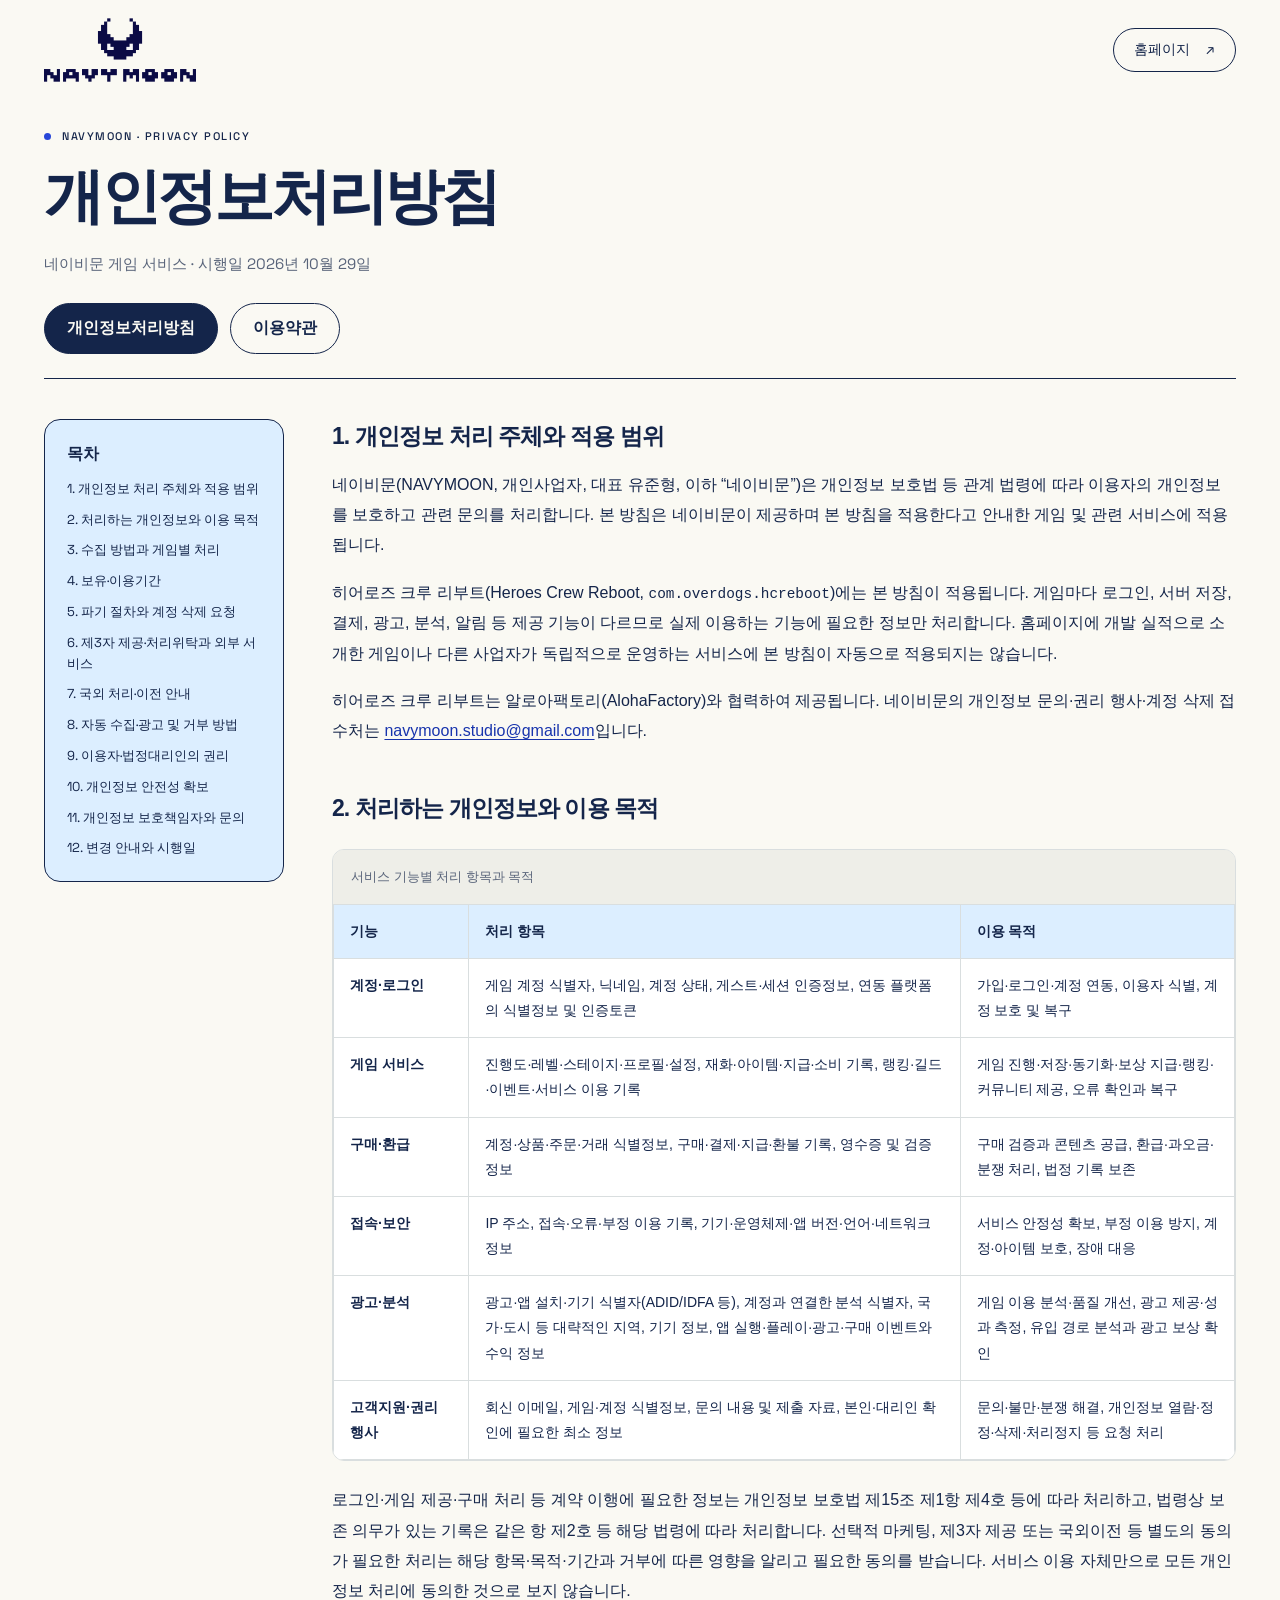
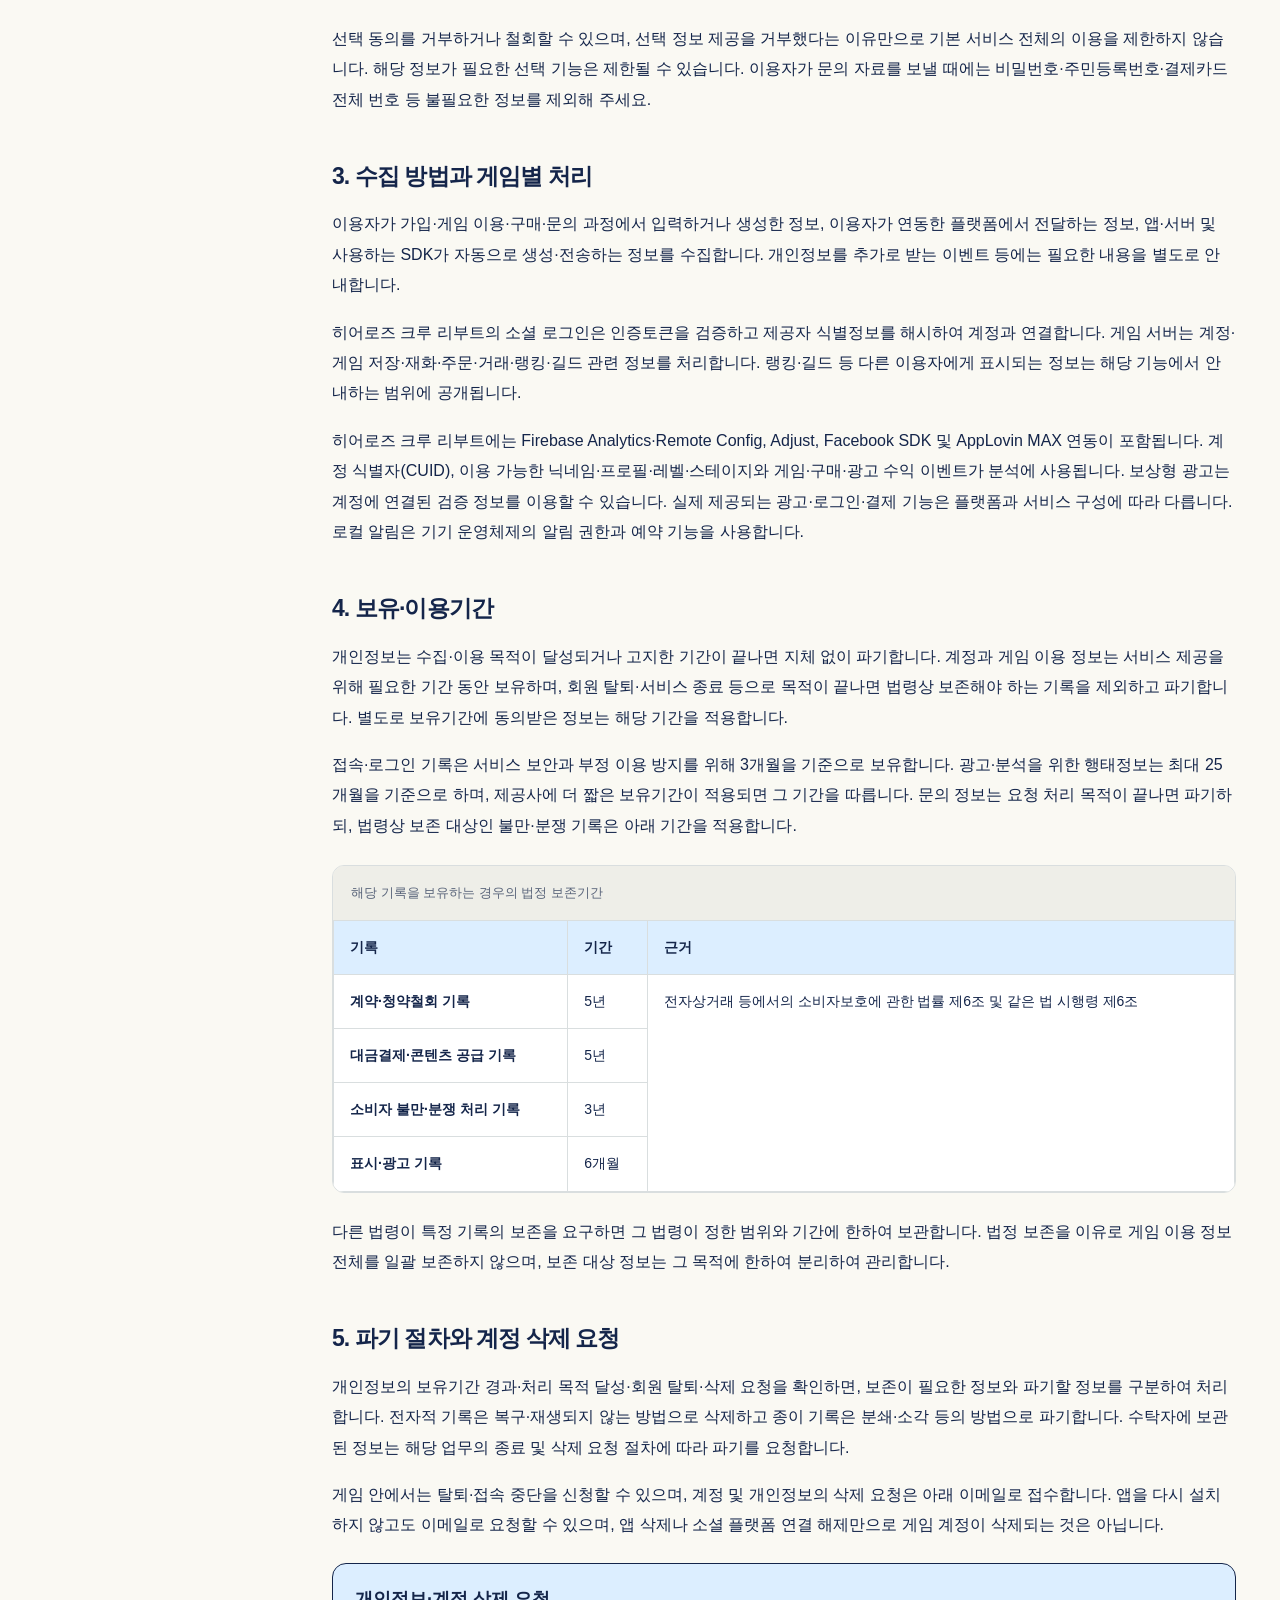
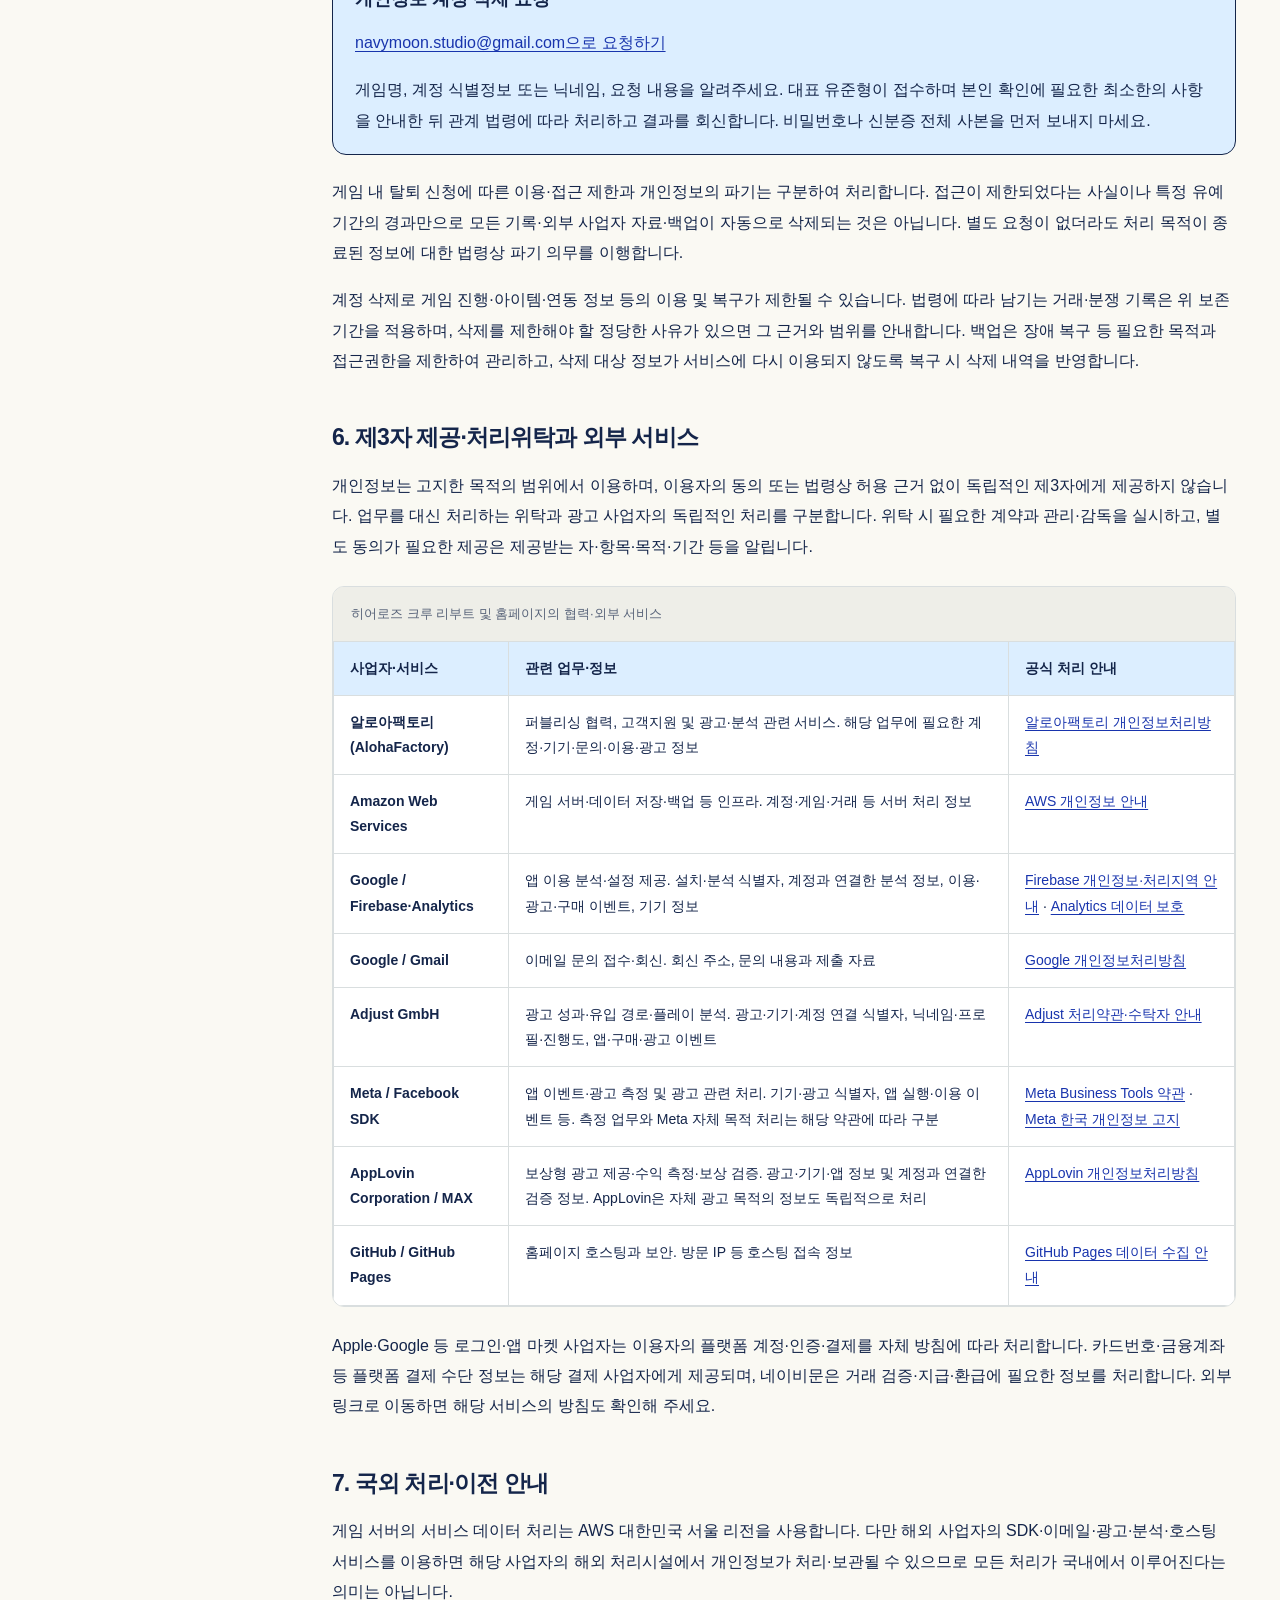
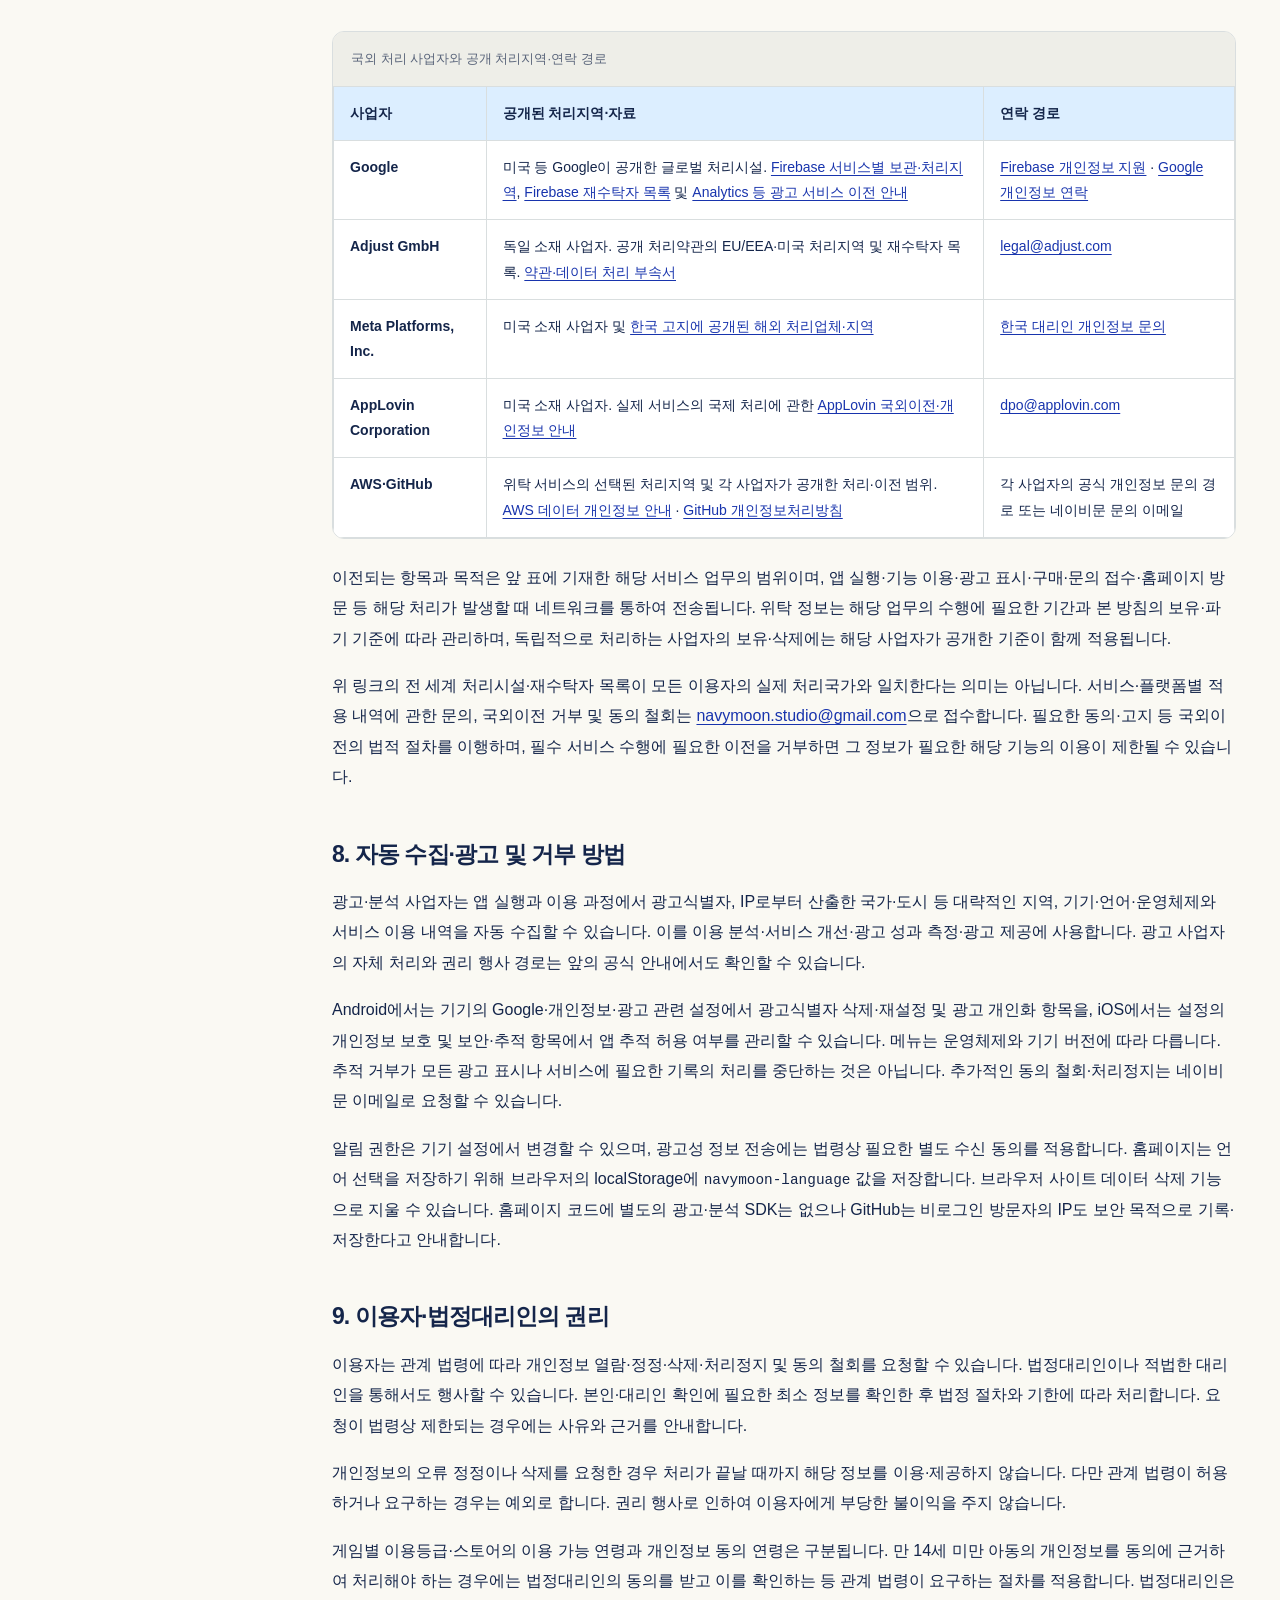
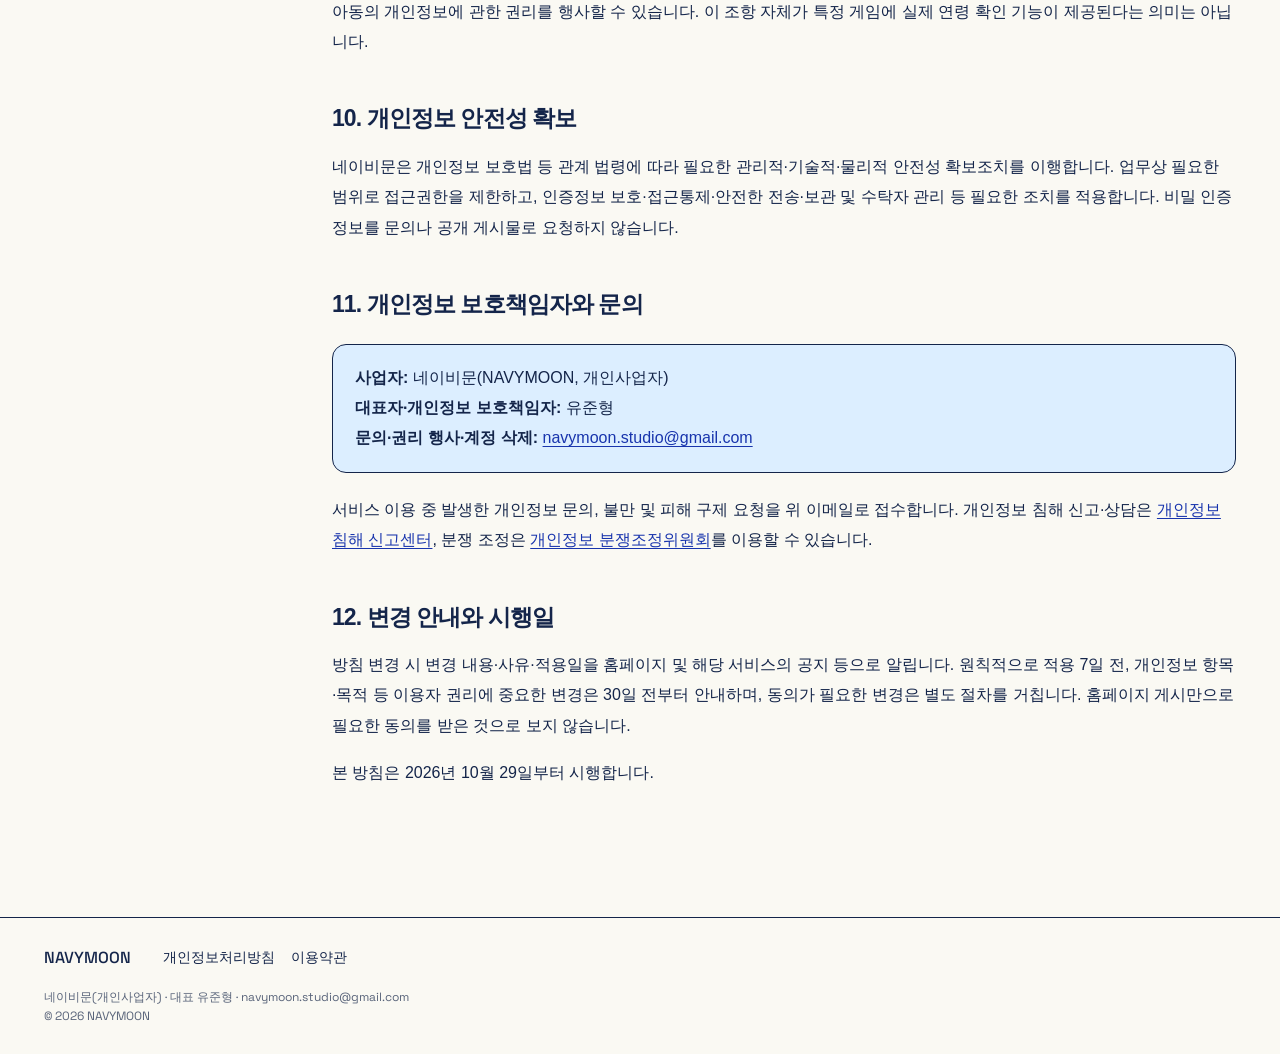
==== privacy/index.html @ 55393963 "Publish NAVYMOON game privacy policy and terms" ====
<!doctype html>
<html lang="ko">
<head>
  <meta charset="utf-8">
  <meta name="viewport" content="width=device-width, initial-scale=1">
  <meta name="description" content="개인사업자 네이비문(NAVYMOON)의 게임 서비스 개인정보처리방침. 히어로즈 크루 리부트 및 본 문서를 적용한다고 안내한 서비스에 적용됩니다.">
  <meta name="theme-color" content="#faf9f3">
  <title>개인정보처리방침 — NAVYMOON</title>
  <link rel="canonical" href="https://navymoon.github.io/privacy/">
  <link rel="icon" href="/assets/images/navymoon-icon-navy.png" type="image/png">
  <link rel="stylesheet" href="/assets/css/positivus.css">
  <link rel="stylesheet" href="/assets/css/navymoon-v2.css">
  <link rel="stylesheet" href="/assets/css/legal.css">
</head>
<body class="legal-page">
  <a class="skip-link" href="#main">본문으로 이동</a>
  <header class="legal-header section"><a class="brand" href="/"><img src="/assets/images/navymoon-logo-navy.png" alt="NAVYMOON 홈페이지" width="175" height="56"></a><a class="back-home" href="/">홈페이지 <span aria-hidden="true">↗</span></a></header>
  <main id="main" class="legal-main section">
    <div class="legal-heading"><p class="eyebrow">NAVYMOON · Privacy Policy</p><h1>개인정보처리방침</h1><p class="legal-subtitle">네이비문 게임 서비스 · 시행일 2026년 10월 29일</p></div>
    <nav class="legal-tabs" aria-label="정책 문서"><a href="/privacy/" aria-current="page">개인정보처리방침</a><a href="/terms/">이용약관</a></nav>
    <div class="legal-layout"><nav class="legal-toc" aria-label="이 문서의 목차"><h2>목차</h2><ol><li><a href="#scope">1. 개인정보 처리 주체와 적용 범위</a></li><li><a href="#data">2. 처리하는 개인정보와 이용 목적</a></li><li><a href="#collection">3. 수집 방법과 게임별 처리</a></li><li><a href="#retention">4. 보유·이용기간</a></li><li><a href="#deletion">5. 파기 절차와 계정 삭제 요청</a></li><li><a href="#sharing">6. 제3자 제공·처리위탁과 외부 서비스</a></li><li><a href="#overseas">7. 국외 처리·이전 안내</a></li><li><a href="#choices">8. 자동 수집·광고 및 거부 방법</a></li><li><a href="#rights">9. 이용자·법정대리인의 권리</a></li><li><a href="#security">10. 개인정보 안전성 확보</a></li><li><a href="#contact">11. 개인정보 보호책임자와 문의</a></li><li><a href="#changes">12. 변경 안내와 시행일</a></li></ol></nav><article class="legal-content">
<section id="scope"><h2>1. 개인정보 처리 주체와 적용 범위</h2>
<p>네이비문(NAVYMOON, 개인사업자, 대표 유준형, 이하 “네이비문”)은 개인정보 보호법 등 관계 법령에 따라 이용자의 개인정보를 보호하고 관련 문의를 처리합니다. 본 방침은 네이비문이 제공하며 본 방침을 적용한다고 안내한 게임 및 관련 서비스에 적용됩니다.</p>
<p>히어로즈 크루 리부트(Heroes Crew Reboot, <code>com.overdogs.hcreboot</code>)에는 본 방침이 적용됩니다. 게임마다 로그인, 서버 저장, 결제, 광고, 분석, 알림 등 제공 기능이 다르므로 실제 이용하는 기능에 필요한 정보만 처리합니다. 홈페이지에 개발 실적으로 소개한 게임이나 다른 사업자가 독립적으로 운영하는 서비스에 본 방침이 자동으로 적용되지는 않습니다.</p>
<p>히어로즈 크루 리부트는 알로아팩토리(AlohaFactory)와 협력하여 제공됩니다. 네이비문의 개인정보 문의·권리 행사·계정 삭제 접수처는 <a href="mailto:navymoon.studio@gmail.com">navymoon.studio@gmail.com</a>입니다.</p></section>

<section id="data"><h2>2. 처리하는 개인정보와 이용 목적</h2>
<p class="table-hint">표는 좌우로 스크롤하여 전체 내용을 확인할 수 있습니다.</p><div class="table-wrap" tabindex="0" role="region" aria-label="기능별 개인정보 처리"><table><caption>서비스 기능별 처리 항목과 목적</caption><thead><tr><th scope="col">기능</th><th scope="col">처리 항목</th><th scope="col">이용 목적</th></tr></thead><tbody>
<tr><th scope="row">계정·로그인</th><td>게임 계정 식별자, 닉네임, 계정 상태, 게스트·세션 인증정보, 연동 플랫폼의 식별정보 및 인증토큰</td><td>가입·로그인·계정 연동, 이용자 식별, 계정 보호 및 복구</td></tr>
<tr><th scope="row">게임 서비스</th><td>진행도·레벨·스테이지·프로필·설정, 재화·아이템·지급·소비 기록, 랭킹·길드·이벤트·서비스 이용 기록</td><td>게임 진행·저장·동기화·보상 지급·랭킹·커뮤니티 제공, 오류 확인과 복구</td></tr>
<tr><th scope="row">구매·환급</th><td>계정·상품·주문·거래 식별정보, 구매·결제·지급·환불 기록, 영수증 및 검증 정보</td><td>구매 검증과 콘텐츠 공급, 환급·과오금·분쟁 처리, 법정 기록 보존</td></tr>
<tr><th scope="row">접속·보안</th><td>IP 주소, 접속·오류·부정 이용 기록, 기기·운영체제·앱 버전·언어·네트워크 정보</td><td>서비스 안정성 확보, 부정 이용 방지, 계정·아이템 보호, 장애 대응</td></tr>
<tr><th scope="row">광고·분석</th><td>광고·앱 설치·기기 식별자(ADID/IDFA 등), 계정과 연결한 분석 식별자, 국가·도시 등 대략적인 지역, 기기 정보, 앱 실행·플레이·광고·구매 이벤트와 수익 정보</td><td>게임 이용 분석·품질 개선, 광고 제공·성과 측정, 유입 경로 분석과 광고 보상 확인</td></tr>
<tr><th scope="row">고객지원·권리 행사</th><td>회신 이메일, 게임·계정 식별정보, 문의 내용 및 제출 자료, 본인·대리인 확인에 필요한 최소 정보</td><td>문의·불만·분쟁 해결, 개인정보 열람·정정·삭제·처리정지 등 요청 처리</td></tr>
</tbody></table></div>
<p>로그인·게임 제공·구매 처리 등 계약 이행에 필요한 정보는 개인정보 보호법 제15조 제1항 제4호 등에 따라 처리하고, 법령상 보존 의무가 있는 기록은 같은 항 제2호 등 해당 법령에 따라 처리합니다. 선택적 마케팅, 제3자 제공 또는 국외이전 등 별도의 동의가 필요한 처리는 해당 항목·목적·기간과 거부에 따른 영향을 알리고 필요한 동의를 받습니다. 서비스 이용 자체만으로 모든 개인정보 처리에 동의한 것으로 보지 않습니다.</p>
<p>선택 동의를 거부하거나 철회할 수 있으며, 선택 정보 제공을 거부했다는 이유만으로 기본 서비스 전체의 이용을 제한하지 않습니다. 해당 정보가 필요한 선택 기능은 제한될 수 있습니다. 이용자가 문의 자료를 보낼 때에는 비밀번호·주민등록번호·결제카드 전체 번호 등 불필요한 정보를 제외해 주세요.</p></section>

<section id="collection"><h2>3. 수집 방법과 게임별 처리</h2>
<p>이용자가 가입·게임 이용·구매·문의 과정에서 입력하거나 생성한 정보, 이용자가 연동한 플랫폼에서 전달하는 정보, 앱·서버 및 사용하는 SDK가 자동으로 생성·전송하는 정보를 수집합니다. 개인정보를 추가로 받는 이벤트 등에는 필요한 내용을 별도로 안내합니다.</p>
<p>히어로즈 크루 리부트의 소셜 로그인은 인증토큰을 검증하고 제공자 식별정보를 해시하여 계정과 연결합니다. 게임 서버는 계정·게임 저장·재화·주문·거래·랭킹·길드 관련 정보를 처리합니다. 랭킹·길드 등 다른 이용자에게 표시되는 정보는 해당 기능에서 안내하는 범위에 공개됩니다.</p>
<p>히어로즈 크루 리부트에는 Firebase Analytics·Remote Config, Adjust, Facebook SDK 및 AppLovin MAX 연동이 포함됩니다. 계정 식별자(CUID), 이용 가능한 닉네임·프로필·레벨·스테이지와 게임·구매·광고 수익 이벤트가 분석에 사용됩니다. 보상형 광고는 계정에 연결된 검증 정보를 이용할 수 있습니다. 실제 제공되는 광고·로그인·결제 기능은 플랫폼과 서비스 구성에 따라 다릅니다. 로컬 알림은 기기 운영체제의 알림 권한과 예약 기능을 사용합니다.</p></section>

<section id="retention"><h2>4. 보유·이용기간</h2>
<p>개인정보는 수집·이용 목적이 달성되거나 고지한 기간이 끝나면 지체 없이 파기합니다. 계정과 게임 이용 정보는 서비스 제공을 위해 필요한 기간 동안 보유하며, 회원 탈퇴·서비스 종료 등으로 목적이 끝나면 법령상 보존해야 하는 기록을 제외하고 파기합니다. 별도로 보유기간에 동의받은 정보는 해당 기간을 적용합니다.</p>
<p>접속·로그인 기록은 서비스 보안과 부정 이용 방지를 위해 3개월을 기준으로 보유합니다. 광고·분석을 위한 행태정보는 최대 25개월을 기준으로 하며, 제공사에 더 짧은 보유기간이 적용되면 그 기간을 따릅니다. 문의 정보는 요청 처리 목적이 끝나면 파기하되, 법령상 보존 대상인 불만·분쟁 기록은 아래 기간을 적용합니다.</p>
<p class="table-hint">표는 좌우로 스크롤하여 전체 내용을 확인할 수 있습니다.</p><div class="table-wrap" tabindex="0" role="region" aria-label="법정 보존 기록"><table><caption>해당 기록을 보유하는 경우의 법정 보존기간</caption><thead><tr><th scope="col">기록</th><th scope="col">기간</th><th scope="col">근거</th></tr></thead><tbody>
<tr><th scope="row">계약·청약철회 기록</th><td>5년</td><td rowspan="4">전자상거래 등에서의 소비자보호에 관한 법률 제6조 및 같은 법 시행령 제6조</td></tr>
<tr><th scope="row">대금결제·콘텐츠 공급 기록</th><td>5년</td></tr>
<tr><th scope="row">소비자 불만·분쟁 처리 기록</th><td>3년</td></tr>
<tr><th scope="row">표시·광고 기록</th><td>6개월</td></tr>
</tbody></table></div>
<p>다른 법령이 특정 기록의 보존을 요구하면 그 법령이 정한 범위와 기간에 한하여 보관합니다. 법정 보존을 이유로 게임 이용 정보 전체를 일괄 보존하지 않으며, 보존 대상 정보는 그 목적에 한하여 분리하여 관리합니다.</p></section>

<section id="deletion"><h2>5. 파기 절차와 계정 삭제 요청</h2>
<p>개인정보의 보유기간 경과·처리 목적 달성·회원 탈퇴·삭제 요청을 확인하면, 보존이 필요한 정보와 파기할 정보를 구분하여 처리합니다. 전자적 기록은 복구·재생되지 않는 방법으로 삭제하고 종이 기록은 분쇄·소각 등의 방법으로 파기합니다. 수탁자에 보관된 정보는 해당 업무의 종료 및 삭제 요청 절차에 따라 파기를 요청합니다.</p>
<p>게임 안에서는 탈퇴·접속 중단을 신청할 수 있으며, 계정 및 개인정보의 삭제 요청은 아래 이메일로 접수합니다. 앱을 다시 설치하지 않고도 이메일로 요청할 수 있으며, 앱 삭제나 소셜 플랫폼 연결 해제만으로 게임 계정이 삭제되는 것은 아닙니다.</p>
<div class="request-box"><h3>개인정보·계정 삭제 요청</h3><p><a href="mailto:navymoon.studio@gmail.com?subject=NAVYMOON%20%EA%B3%84%EC%A0%95%20%EB%B0%8F%20%EA%B0%9C%EC%9D%B8%EC%A0%95%EB%B3%B4%20%EC%82%AD%EC%A0%9C%20%EC%9A%94%EC%B2%AD">navymoon.studio@gmail.com으로 요청하기</a></p><p>게임명, 계정 식별정보 또는 닉네임, 요청 내용을 알려주세요. 대표 유준형이 접수하며 본인 확인에 필요한 최소한의 사항을 안내한 뒤 관계 법령에 따라 처리하고 결과를 회신합니다. 비밀번호나 신분증 전체 사본을 먼저 보내지 마세요.</p></div>
<p>게임 내 탈퇴 신청에 따른 이용·접근 제한과 개인정보의 파기는 구분하여 처리합니다. 접근이 제한되었다는 사실이나 특정 유예기간의 경과만으로 모든 기록·외부 사업자 자료·백업이 자동으로 삭제되는 것은 아닙니다. 별도 요청이 없더라도 처리 목적이 종료된 정보에 대한 법령상 파기 의무를 이행합니다.</p>
<p>계정 삭제로 게임 진행·아이템·연동 정보 등의 이용 및 복구가 제한될 수 있습니다. 법령에 따라 남기는 거래·분쟁 기록은 위 보존기간을 적용하며, 삭제를 제한해야 할 정당한 사유가 있으면 그 근거와 범위를 안내합니다. 백업은 장애 복구 등 필요한 목적과 접근권한을 제한하여 관리하고, 삭제 대상 정보가 서비스에 다시 이용되지 않도록 복구 시 삭제 내역을 반영합니다.</p></section>

<section id="sharing"><h2>6. 제3자 제공·처리위탁과 외부 서비스</h2>
<p>개인정보는 고지한 목적의 범위에서 이용하며, 이용자의 동의 또는 법령상 허용 근거 없이 독립적인 제3자에게 제공하지 않습니다. 업무를 대신 처리하는 위탁과 광고 사업자의 독립적인 처리를 구분합니다. 위탁 시 필요한 계약과 관리·감독을 실시하고, 별도 동의가 필요한 제공은 제공받는 자·항목·목적·기간 등을 알립니다.</p>
<p class="table-hint">표는 좌우로 스크롤하여 전체 내용을 확인할 수 있습니다.</p><div class="table-wrap" tabindex="0" role="region" aria-label="협력 및 외부 서비스"><table><caption>히어로즈 크루 리부트 및 홈페이지의 협력·외부 서비스</caption><thead><tr><th scope="col">사업자·서비스</th><th scope="col">관련 업무·정보</th><th scope="col">공식 처리 안내</th></tr></thead><tbody>
<tr><th scope="row">알로아팩토리(AlohaFactory)</th><td>퍼블리싱 협력, 고객지원 및 광고·분석 관련 서비스. 해당 업무에 필요한 계정·기기·문의·이용·광고 정보</td><td><a href="https://www.aloha-corp.com/privacy">알로아팩토리 개인정보처리방침</a></td></tr>
<tr><th scope="row">Amazon Web Services</th><td>게임 서버·데이터 저장·백업 등 인프라. 계정·게임·거래 등 서버 처리 정보</td><td><a href="https://aws.amazon.com/privacy/">AWS 개인정보 안내</a></td></tr>
<tr><th scope="row">Google / Firebase·Analytics</th><td>앱 이용 분석·설정 제공. 설치·분석 식별자, 계정과 연결한 분석 정보, 이용·광고·구매 이벤트, 기기 정보</td><td><a href="https://firebase.google.com/support/privacy">Firebase 개인정보·처리지역 안내</a> · <a href="https://support.google.com/analytics/answer/6004245?hl=ko">Analytics 데이터 보호</a></td></tr>
<tr><th scope="row">Google / Gmail</th><td>이메일 문의 접수·회신. 회신 주소, 문의 내용과 제출 자료</td><td><a href="https://policies.google.com/privacy?hl=ko">Google 개인정보처리방침</a></td></tr>
<tr><th scope="row">Adjust GmbH</th><td>광고 성과·유입 경로·플레이 분석. 광고·기기·계정 연결 식별자, 닉네임·프로필·진행도, 앱·구매·광고 이벤트</td><td><a href="https://www.adjust.com/terms/general-terms-and-conditions/">Adjust 처리약관·수탁자 안내</a></td></tr>
<tr><th scope="row">Meta / Facebook SDK</th><td>앱 이벤트·광고 측정 및 광고 관련 처리. 기기·광고 식별자, 앱 실행·이용 이벤트 등. 측정 업무와 Meta 자체 목적 처리는 해당 약관에 따라 구분</td><td><a href="https://www.facebook.com/legal/technology_terms">Meta Business Tools 약관</a> · <a href="https://www.facebook.com/about/privacy/korea">Meta 한국 개인정보 고지</a></td></tr>
<tr><th scope="row">AppLovin Corporation / MAX</th><td>보상형 광고 제공·수익 측정·보상 검증. 광고·기기·앱 정보 및 계정과 연결한 검증 정보. AppLovin은 자체 광고 목적의 정보도 독립적으로 처리</td><td><a href="https://legal.applovin.com/privacy/">AppLovin 개인정보처리방침</a></td></tr>
<tr><th scope="row">GitHub / GitHub Pages</th><td>홈페이지 호스팅과 보안. 방문 IP 등 호스팅 접속 정보</td><td><a href="https://docs.github.com/en/pages/getting-started-with-github-pages/what-is-github-pages#data-collection">GitHub Pages 데이터 수집 안내</a></td></tr>
</tbody></table></div>
<p>Apple·Google 등 로그인·앱 마켓 사업자는 이용자의 플랫폼 계정·인증·결제를 자체 방침에 따라 처리합니다. 카드번호·금융계좌 등 플랫폼 결제 수단 정보는 해당 결제 사업자에게 제공되며, 네이비문은 거래 검증·지급·환급에 필요한 정보를 처리합니다. 외부 링크로 이동하면 해당 서비스의 방침도 확인해 주세요.</p></section>

<section id="overseas"><h2>7. 국외 처리·이전 안내</h2>
<p>게임 서버의 서비스 데이터 처리는 AWS 대한민국 서울 리전을 사용합니다. 다만 해외 사업자의 SDK·이메일·광고·분석·호스팅 서비스를 이용하면 해당 사업자의 해외 처리시설에서 개인정보가 처리·보관될 수 있으므로 모든 처리가 국내에서 이루어진다는 의미는 아닙니다.</p>
<p class="table-hint">표는 좌우로 스크롤하여 전체 내용을 확인할 수 있습니다.</p><div class="table-wrap" tabindex="0" role="region" aria-label="국외 처리 사업자 안내"><table><caption>국외 처리 사업자와 공개 처리지역·연락 경로</caption><thead><tr><th scope="col">사업자</th><th scope="col">공개된 처리지역·자료</th><th scope="col">연락 경로</th></tr></thead><tbody>
<tr><th scope="row">Google</th><td>미국 등 Google이 공개한 글로벌 처리시설. <a href="https://firebase.google.com/support/privacy">Firebase 서비스별 보관·처리지역</a>, <a href="https://firebase.google.com/terms/subprocessors">Firebase 재수탁자 목록</a> 및 <a href="https://business.safety.google/adsdatatransfers/">Analytics 등 광고 서비스 이전 안내</a></td><td><a href="https://firebase.google.com/support/privacy">Firebase 개인정보 지원</a> · <a href="https://policies.google.com/privacy?hl=ko">Google 개인정보 연락</a></td></tr>
<tr><th scope="row">Adjust GmbH</th><td>독일 소재 사업자. 공개 처리약관의 EU/EEA·미국 처리지역 및 재수탁자 목록. <a href="https://www.adjust.com/terms/general-terms-and-conditions/">약관·데이터 처리 부속서</a></td><td><a href="mailto:legal@adjust.com">legal@adjust.com</a></td></tr>
<tr><th scope="row">Meta Platforms, Inc.</th><td>미국 소재 사업자 및 <a href="https://www.facebook.com/about/privacy/korea/listofserviceproviders">한국 고지에 공개된 해외 처리업체·지역</a></td><td><a href="mailto:korealocalagent@support.facebook.com">한국 대리인 개인정보 문의</a></td></tr>
<tr><th scope="row">AppLovin Corporation</th><td>미국 소재 사업자. 실제 서비스의 국제 처리에 관한 <a href="https://legal.applovin.com/privacy/">AppLovin 국외이전·개인정보 안내</a></td><td><a href="mailto:dpo@applovin.com">dpo@applovin.com</a></td></tr>
<tr><th scope="row">AWS·GitHub</th><td>위탁 서비스의 선택된 처리지역 및 각 사업자가 공개한 처리·이전 범위. <a href="https://aws.amazon.com/compliance/data-privacy/">AWS 데이터 개인정보 안내</a> · <a href="https://docs.github.com/en/site-policy/privacy-policies/github-general-privacy-statement">GitHub 개인정보처리방침</a></td><td>각 사업자의 공식 개인정보 문의 경로 또는 네이비문 문의 이메일</td></tr>
</tbody></table></div>
<p>이전되는 항목과 목적은 앞 표에 기재한 해당 서비스 업무의 범위이며, 앱 실행·기능 이용·광고 표시·구매·문의 접수·홈페이지 방문 등 해당 처리가 발생할 때 네트워크를 통하여 전송됩니다. 위탁 정보는 해당 업무의 수행에 필요한 기간과 본 방침의 보유·파기 기준에 따라 관리하며, 독립적으로 처리하는 사업자의 보유·삭제에는 해당 사업자가 공개한 기준이 함께 적용됩니다.</p>
<p>위 링크의 전 세계 처리시설·재수탁자 목록이 모든 이용자의 실제 처리국가와 일치한다는 의미는 아닙니다. 서비스·플랫폼별 적용 내역에 관한 문의, 국외이전 거부 및 동의 철회는 <a href="mailto:navymoon.studio@gmail.com">navymoon.studio@gmail.com</a>으로 접수합니다. 필요한 동의·고지 등 국외이전의 법적 절차를 이행하며, 필수 서비스 수행에 필요한 이전을 거부하면 그 정보가 필요한 해당 기능의 이용이 제한될 수 있습니다.</p></section>

<section id="choices"><h2>8. 자동 수집·광고 및 거부 방법</h2>
<p>광고·분석 사업자는 앱 실행과 이용 과정에서 광고식별자, IP로부터 산출한 국가·도시 등 대략적인 지역, 기기·언어·운영체제와 서비스 이용 내역을 자동 수집할 수 있습니다. 이를 이용 분석·서비스 개선·광고 성과 측정·광고 제공에 사용합니다. 광고 사업자의 자체 처리와 권리 행사 경로는 앞의 공식 안내에서도 확인할 수 있습니다.</p>
<p>Android에서는 기기의 Google·개인정보·광고 관련 설정에서 광고식별자 삭제·재설정 및 광고 개인화 항목을, iOS에서는 설정의 개인정보 보호 및 보안·추적 항목에서 앱 추적 허용 여부를 관리할 수 있습니다. 메뉴는 운영체제와 기기 버전에 따라 다릅니다. 추적 거부가 모든 광고 표시나 서비스에 필요한 기록의 처리를 중단하는 것은 아닙니다. 추가적인 동의 철회·처리정지는 네이비문 이메일로 요청할 수 있습니다.</p>
<p>알림 권한은 기기 설정에서 변경할 수 있으며, 광고성 정보 전송에는 법령상 필요한 별도 수신 동의를 적용합니다. 홈페이지는 언어 선택을 저장하기 위해 브라우저의 localStorage에 <code>navymoon-language</code> 값을 저장합니다. 브라우저 사이트 데이터 삭제 기능으로 지울 수 있습니다. 홈페이지 코드에 별도의 광고·분석 SDK는 없으나 GitHub는 비로그인 방문자의 IP도 보안 목적으로 기록·저장한다고 안내합니다.</p></section>

<section id="rights"><h2>9. 이용자·법정대리인의 권리</h2>
<p>이용자는 관계 법령에 따라 개인정보 열람·정정·삭제·처리정지 및 동의 철회를 요청할 수 있습니다. 법정대리인이나 적법한 대리인을 통해서도 행사할 수 있습니다. 본인·대리인 확인에 필요한 최소 정보를 확인한 후 법정 절차와 기한에 따라 처리합니다. 요청이 법령상 제한되는 경우에는 사유와 근거를 안내합니다.</p>
<p>개인정보의 오류 정정이나 삭제를 요청한 경우 처리가 끝날 때까지 해당 정보를 이용·제공하지 않습니다. 다만 관계 법령이 허용하거나 요구하는 경우는 예외로 합니다. 권리 행사로 인하여 이용자에게 부당한 불이익을 주지 않습니다.</p>
<p>게임별 이용등급·스토어의 이용 가능 연령과 개인정보 동의 연령은 구분됩니다. 만 14세 미만 아동의 개인정보를 동의에 근거하여 처리해야 하는 경우에는 법정대리인의 동의를 받고 이를 확인하는 등 관계 법령이 요구하는 절차를 적용합니다. 법정대리인은 아동의 개인정보에 관한 권리를 행사할 수 있습니다. 이 조항 자체가 특정 게임에 실제 연령 확인 기능이 제공된다는 의미는 아닙니다.</p></section>

<section id="security"><h2>10. 개인정보 안전성 확보</h2>
<p>네이비문은 개인정보 보호법 등 관계 법령에 따라 필요한 관리적·기술적·물리적 안전성 확보조치를 이행합니다. 업무상 필요한 범위로 접근권한을 제한하고, 인증정보 보호·접근통제·안전한 전송·보관 및 수탁자 관리 등 필요한 조치를 적용합니다. 비밀 인증정보를 문의나 공개 게시물로 요청하지 않습니다.</p></section>

<section id="contact"><h2>11. 개인정보 보호책임자와 문의</h2>
<div class="request-box"><p><strong>사업자:</strong> 네이비문(NAVYMOON, 개인사업자)<br><strong>대표자·개인정보 보호책임자:</strong> 유준형<br><strong>문의·권리 행사·계정 삭제:</strong> <a href="mailto:navymoon.studio@gmail.com">navymoon.studio@gmail.com</a></p></div>
<p>서비스 이용 중 발생한 개인정보 문의, 불만 및 피해 구제 요청을 위 이메일로 접수합니다. 개인정보 침해 신고·상담은 <a href="https://privacy.kisa.or.kr/">개인정보침해 신고센터</a>, 분쟁 조정은 <a href="https://www.kopico.go.kr/">개인정보 분쟁조정위원회</a>를 이용할 수 있습니다.</p></section>

<section id="changes"><h2>12. 변경 안내와 시행일</h2>
<p>방침 변경 시 변경 내용·사유·적용일을 홈페이지 및 해당 서비스의 공지 등으로 알립니다. 원칙적으로 적용 7일 전, 개인정보 항목·목적 등 이용자 권리에 중요한 변경은 30일 전부터 안내하며, 동의가 필요한 변경은 별도 절차를 거칩니다. 홈페이지 게시만으로 필요한 동의를 받은 것으로 보지 않습니다.</p>
<p>본 방침은 2026년 10월 29일부터 시행합니다.</p></section>
</article></div>
  </main>
  <footer class="legal-footer section"><a href="/">NAVYMOON</a><nav aria-label="하단 정책 메뉴"><a href="/privacy/">개인정보처리방침</a><a href="/terms/">이용약관</a></nav><p>네이비문(개인사업자) · 대표 유준형 · <a href="mailto:navymoon.studio@gmail.com">navymoon.studio@gmail.com</a><br>© 2026 NAVYMOON</p></footer>
</body>
</html>
---- assets/css/positivus.css ----
/* Static adaptation of Positivus by Manul Thanura, MIT.
   Source: src/styles/global.css; sections/Hero, ui/Card, ui/ServiceCard,
   ui/SectionTitle, sections/Proposal and ui/Footer components.
   Original license is included at /LICENSE-template.txt. */
*{box-sizing:border-box}body{margin:0}img{display:block;max-width:100%}a{color:inherit;text-decoration:none}button{font:inherit}h1,h2,h3,p{margin:0}ul{list-style:none;margin:0;padding:0}
.section{width:100%;max-width:1240px;margin-inline:auto;padding-inline:20px}
.hero-grid{position:relative;display:flex;align-items:center}.hero-copy,.hero-picture{width:50%}
.btn-primary,.btn-secondary,.btn-tertiary{display:inline-flex;align-items:center;justify-content:center;gap:18px;border:1px solid currentColor;border-radius:14px;padding:20px 35px;transition:transform .2s,background .2s;color:var(--navy);font-weight:500;cursor:pointer}
.btn-primary{background:var(--navy);color:var(--paper)}.btn-secondary{background:transparent}.btn-tertiary{background:var(--yellow)}
.btn-primary:hover,.btn-secondary:hover,.btn-tertiary:hover{transform:translateY(-3px)}
.greenhead,.whitehead,.blackhead{width:fit-content;border-radius:7px;padding:0 7px}.greenhead{background:var(--yellow)}.whitehead{background:var(--paper)}.blackhead{background:var(--navy);color:var(--paper)}
.template-card{border:1px solid var(--navy);border-radius:45px;box-shadow:0 5px 0 var(--navy);overflow:hidden}
.section-heading{display:flex;align-items:center;gap:40px}.section-heading p{max-width:570px}
.proposal{position:relative;display:flex;align-items:center;justify-content:space-between;border-radius:45px;background:var(--gray)}
.site-footer{background:var(--navy);color:var(--paper);border-radius:45px 45px 0 0;padding:55px 60px}
@media(max-width:767px){.hero-grid{flex-direction:column}.hero-copy,.hero-picture{width:100%}.section-heading{flex-direction:column;align-items:flex-start;gap:24px}.site-footer{padding:40px 24px}.template-card,.proposal{border-radius:28px}}
---- assets/css/navymoon-v2.css ----
@font-face{font-family:Bricolage;src:url('../fonts/bricolage.ttf') format('truetype');font-weight:200 800;font-display:swap}@font-face{font-family:Space;src:url('../fonts/SpaceGrotesk-Regular.woff') format('woff');font-weight:400;font-display:swap}@font-face{font-family:Space;src:url('../fonts/SpaceGrotesk-Medium.woff') format('woff');font-weight:500 700;font-display:swap}
:root{--navy:#14254a;--blue:#2746d8;--paper:#faf9f3;--sky:#dceeff;--yellow:#ffe17d;--gray:#eeeee8;--muted:#59647a;--line:#d9dedf}html{scroll-behavior:smooth;scroll-padding-top:100px}body{background:var(--paper);color:var(--navy);font-family:Space,'Apple SD Gothic Neo','Malgun Gothic',sans-serif;font-size:16px;line-height:1.55;overflow-x:hidden}button,a{-webkit-tap-highlight-color:transparent}button:focus-visible,a:focus-visible{outline:3px solid #516dff;outline-offset:5px}button{color:inherit}::selection{color:var(--navy);background:var(--yellow)}.section{max-width:1320px;padding-inline:44px}.skip-link{position:fixed;left:20px;top:-80px;z-index:100;background:var(--yellow);padding:12px 20px}.skip-link:focus{top:10px}.site-header{height:100px;display:flex;align-items:center;position:relative;z-index:30}.nav-inner{display:flex;align-items:center;justify-content:space-between;gap:28px;width:100%}.brand{display:flex;align-items:center;gap:11px;flex:none}.brand img{width:175px;height:auto}.desktop-nav{display:flex;align-items:center;gap:36px;font-size:15px;font-weight:500}.desktop-nav a{position:relative}.desktop-nav a:after{content:'';position:absolute;bottom:-6px;left:0;width:0;height:2px;background:currentColor;transition:width .2s}.desktop-nav a:hover:after{width:100%}.nav-tools{display:flex;align-items:center;gap:22px}.lang-switch{display:flex;align-items:center;gap:2px;padding:4px;border:1px solid var(--navy);border-radius:30px}.lang-switch button{border:0;background:none;border-radius:20px;padding:6px 10px;font-size:12px;cursor:pointer}.lang-switch button[aria-pressed=true]{background:var(--navy);color:var(--paper)}.nav-contact{border:1px solid var(--navy);border-radius:30px;padding:11px 22px;font-size:14px;font-weight:500}.nav-contact span{margin-left:16px}.menu-toggle{display:none}.mobile-nav{display:none}.eyebrow{text-transform:uppercase;font-size:11px;letter-spacing:.14em;font-weight:500;display:flex;align-items:center;gap:11px}.eyebrow:before{content:'';width:7px;height:7px;background:var(--blue);border-radius:50%}.hero{position:relative;background:var(--sky);border-block:1px solid var(--navy);overflow:hidden}.hero .section{position:relative}.hero-grid{min-height:628px;isolation:isolate}.hero-copy{position:relative;z-index:5;padding:48px 0 62px;width:49%}.hero-copy h1{font-family:Bricolage,Space,sans-serif;font-size:clamp(64px,6.8vw,94px);font-weight:800;line-height:.99;letter-spacing:-.065em;margin:25px 0 28px}.hero-copy h1 span{display:block}.hero-copy h1 .headline-accent{color:var(--blue)}.hero-copy .lead{max-width:405px;color:#3f506d;font-size:17px;line-height:1.65}.hero-copy .btn-primary{margin-top:30px;font-size:15px;border-radius:50px;padding:16px 25px;box-shadow:0 0 0 1px var(--navy)}.arrow{font-size:24px;line-height:.8}.hero-picture{position:absolute;right:-50px;top:0;width:660px;height:100%;z-index:1}.orbit{position:absolute;width:510px;height:510px;background:#b4d6ff;border:1px solid #9fc2ec;border-radius:50%;right:12px;top:59px}.orbit:before{content:'';position:absolute;inset:55px;border:1px dashed rgba(20,37,74,.25);border-radius:50%}.sun-disc{position:absolute;width:365px;height:365px;border-radius:50%;right:30px;top:135px;background:var(--yellow);border:2px solid var(--navy);box-shadow:0 6px 0 var(--navy)}.hero-character{position:absolute;object-fit:contain;filter:drop-shadow(0 7px 0 rgba(20,37,74,.12));will-change:transform}.hero-jool{width:290px;right:15px;top:66px;transform:rotate(10deg)}.hero-abel{width:292px;left:2px;top:185px;transform:rotate(-10deg)}.hero-xeno{width:240px;right:98px;bottom:5px;transform:rotate(7deg)}.hero-throme{width:160px;left:137px;top:18px;transform:rotate(-12deg)}.spark{position:absolute;font-family:serif;line-height:1;color:var(--navy);user-select:none}.spark.s1{font-size:88px;left:58px;top:62px;transform:rotate(12deg)}.spark.s2{font-size:42px;right:0;bottom:104px;transform:rotate(-8deg)}.spark.s3{font-size:42px;right:220px;top:36px;color:var(--blue)}.hero-art-tag{position:absolute;bottom:34px;left:44px;font-size:10px;letter-spacing:.1em;transform:rotate(-7deg);background:var(--paper);border:1px solid var(--navy);padding:8px 14px;border-radius:6px;box-shadow:0 3px 0 var(--navy)}.hero-bottom{position:absolute;bottom:19px;left:44px;display:flex;align-items:center;gap:10px;font-size:9px;letter-spacing:.17em}.hero-bottom:before{content:'✦';font-size:15px;letter-spacing:0}.hero-bottom span{font-size:9px}.hero-small-moon{width:46px;position:absolute;right:43px;top:31px;transform:rotate(14deg)}
.proofbar{border-bottom:1px solid var(--line)}.proof-inner{min-height:120px;display:grid;grid-template-columns:1.25fr 1fr 1fr 1.1fr;align-items:center;gap:36px}.proof-intro{font-size:12px;max-width:160px;color:var(--muted)}.proof-item{display:flex;align-items:center;gap:14px;border-left:1px solid var(--line);padding-left:32px}.proof-item strong{font:800 37px/1 Bricolage,sans-serif;letter-spacing:-.045em;white-space:nowrap}.proof-item span{font-size:11px;line-height:1.5;color:var(--muted)}.games-section{padding-top:90px;padding-bottom:90px}.section-heading{justify-content:space-between;align-items:flex-end;margin-bottom:40px}.section-heading h2{font-family:Bricolage,sans-serif;font-size:52px;line-height:1.05;letter-spacing:-.045em;font-weight:800}.section-heading h2 span{display:block}.section-heading .intro{max-width:340px;font-size:14px;color:var(--muted);padding-bottom:4px}.section-heading .eyebrow{margin-bottom:19px}.games-stack{display:grid;grid-template-columns:1fr 1fr;gap:32px}.game-card{position:relative;display:flex;flex-direction:column;box-shadow:0 5px 0 var(--navy);border:1.5px solid var(--navy);border-radius:28px;overflow:hidden;background:var(--paper)}.game-featured{grid-column:1/-1;flex-direction:row;min-height:480px;background:#dbdcfa}.game-info{position:relative;z-index:3;padding:34px 36px;display:flex;flex-direction:column;align-items:flex-start}.game-featured .game-info{width:42%;padding:52px 44px}.game-number{font-size:10px;letter-spacing:.13em;text-transform:uppercase;display:flex;align-items:center;gap:8px;margin-bottom:26px}.game-number:before{content:'';width:6px;height:6px;border-radius:50%;background:currentColor}.game-info h3{font-family:Bricolage,sans-serif;font-weight:800;letter-spacing:-.05em;font-size:43px;line-height:1.06;max-width:360px}.game-subtitle{font-size:12px;margin:10px 0 20px;color:var(--muted)}.game-description{font-size:14px;color:#4d5570;max-width:330px;line-height:1.7}.game-links{display:flex;flex-wrap:wrap;gap:9px;margin-top:27px}.game-links a{display:inline-flex;align-items:center;gap:13px;font-size:12px;border:1px solid currentColor;border-radius:24px;padding:10px 16px;background:var(--paper);transition:background .2s,transform .2s}.game-links a:hover{background:var(--yellow);transform:translateY(-2px)}.game-links a:after{content:'↗';font-size:18px;line-height:1}.game-visual{height:330px;position:relative;overflow:hidden;isolation:isolate;border-bottom:1.5px solid var(--navy)}.game-featured .game-visual{height:auto;width:58%;order:2;border:0}.heroes-scene{background:#c7c6ed}.heroes-scene:before{content:'';position:absolute;inset:0;background:radial-gradient(ellipse at 65% 48%,#f6f1cf 0 33%,transparent 33.2%)}.heroes-scene .scene-cloud{position:absolute;width:740px;max-width:none;height:740px;object-fit:cover;opacity:.28;right:-180px;top:-200px;z-index:0}.heroes-scene .scene-tower{position:absolute;height:420px;width:auto;left:32%;bottom:-28px;z-index:1}.heroes-scene .scene-hero{position:absolute;object-fit:contain;z-index:2;max-width:none}.heroes-scene .scene-khaki{width:255px;left:10px;bottom:-10px;transform:rotate(-7deg)}.heroes-scene .scene-sabrina{width:240px;right:-15px;top:25px;transform:rotate(7deg)}.heroes-scene .scene-dodo{width:195px;right:57px;bottom:-70px;transform:rotate(-7deg)}.scene-label{position:absolute;top:22px;left:25px;font-size:10px;letter-spacing:.12em;z-index:5;display:flex;align-items:center;gap:7px}.scene-label:before{content:'✦';font-size:17px}.game-art{width:100%;height:100%;object-fit:cover}.delusion-visual{background:#241d42}.runemaster-visual{background:#e6bd83}.game-card:not(.game-featured) .game-info{min-height:310px}.game-card:not(.game-featured) .game-links{margin-top:auto;padding-top:25px}.game-card:not(.game-featured) .game-info h3{font-size:36px}.game-card:not(.game-featured) .game-number{margin-bottom:18px}.game-description.wide{max-width:480px}.tiny-note{font-size:10px;color:var(--muted);margin-top:22px}.studio-section{padding:12px 0 90px}.studio-panel{background:var(--yellow);border:1.5px solid var(--navy);border-radius:30px;position:relative;display:grid;grid-template-columns:.9fr 1.1fr;overflow:hidden}.studio-visual{position:relative;min-height:525px;border-right:1.5px solid var(--navy);background:#f9d56e;overflow:hidden;display:flex;align-items:center;justify-content:center}.studio-orbit{position:absolute;width:390px;height:390px;border:1px solid rgba(20,37,74,.4);border-radius:50%}.studio-orbit:after{content:'';position:absolute;inset:35px;border:1px dashed rgba(20,37,74,.4);border-radius:50%}.studio-mascot{width:90%;height:410px;object-fit:contain;position:relative;z-index:2}.studio-label{position:absolute;bottom:26px;left:30px;font-size:11px;letter-spacing:.1em}.studio-visual .spark{top:48px;right:42px;font-size:62px}.studio-copy{padding:62px 55px}.studio-copy .eyebrow{margin-bottom:24px}.studio-copy h2{font-family:Bricolage,sans-serif;font-size:51px;line-height:1.07;letter-spacing:-.045em;margin-bottom:27px}.studio-copy p{font-size:14px;line-height:1.75;max-width:470px}.studio-details{display:flex;flex-direction:column;gap:0;margin-top:30px;border-top:1px solid rgba(20,37,74,.25)}.studio-details li{font-size:12px;display:flex;align-items:center;gap:16px;border-bottom:1px solid rgba(20,37,74,.25);padding:13px 0}.studio-details li span:first-child{font-size:15px}.contact-section{padding-bottom:0}.site-footer{border:1px solid var(--navy);border-bottom:0;border-radius:32px 32px 0 0;position:relative;overflow:hidden}.footer-top{display:flex;align-items:flex-start;justify-content:space-between;gap:50px;padding-bottom:45px}.footer-top h2{font-family:Bricolage,sans-serif;font-size:56px;line-height:1.05;letter-spacing:-.04em;max-width:520px}.footer-contact{padding-top:10px;max-width:330px}.footer-contact p{font-size:13px;color:#bac7df;line-height:1.65;margin-bottom:20px}.footer-email{display:inline-flex;align-items:center;gap:22px;font-size:16px;border-bottom:1px solid #7b8eb3;padding-bottom:9px}.footer-bottom{border-top:1px solid #42516e;padding-top:27px;display:flex;align-items:center;justify-content:space-between;gap:20px}.footer-brand{width:136px}.copyright{font-size:10px;color:#bac7df}.footer-credit{font-size:9px;color:#9aaecf}.footer-credit a{text-decoration:underline;text-underline-offset:3px}.footer-meta{display:flex;flex-direction:column;align-items:flex-end;gap:7px}
@media(min-width:1500px){.hero-picture{right:-10px}.hero-copy h1{font-size:98px}}
@media(max-width:1100px){.section{padding-inline:30px}.desktop-nav{gap:25px}.nav-tools{gap:14px}.nav-contact{display:none}.hero-grid{min-height:590px}.hero-picture{width:585px;right:-108px;transform:scale(.94)}.hero-copy{width:54%}.hero-copy h1{font-size:75px}.hero-copy .lead{max-width:350px;font-size:15px}.hero-bottom{left:30px}.proof-inner{gap:20px;grid-template-columns:1fr 1fr 1fr 1.05fr}.proof-item{padding-left:18px;gap:10px}.proof-item strong{font-size:31px}.game-featured .game-info{width:44%;padding:40px 32px}.game-featured .game-visual{width:56%}.heroes-scene .scene-tower{height:350px}.heroes-scene .scene-khaki{width:220px;left:-15px}.heroes-scene .scene-sabrina{width:200px;right:-25px}.heroes-scene .scene-dodo{width:175px;right:20px}.game-info{padding:29px}.studio-copy{padding:45px 38px}.studio-copy h2{font-size:45px}.studio-visual{min-height:510px}.site-footer{padding:48px 40px}.footer-top h2{font-size:48px}.footer-email{font-size:14px}}
@media(max-width:767px){html{scroll-padding-top:85px}.section{padding-inline:22px}.site-header{height:78px}.brand img{width:144px}.desktop-nav{display:none}.nav-tools{gap:12px}.lang-switch{padding:2px}.lang-switch button{font-size:10px;padding:5px 7px}.menu-toggle{display:flex;flex-direction:column;gap:5px;padding:10px 4px;border:0;background:none;width:30px;cursor:pointer}.menu-toggle span{display:block;height:2px;width:23px;background:var(--navy)}.mobile-nav[data-open=true],.mobile-nav.is-open,.mobile-nav:not([hidden]){display:flex;flex-direction:column;position:absolute;left:0;right:0;top:77px;padding:22px;background:var(--paper);border-bottom:1px solid var(--navy);gap:22px}.mobile-nav[hidden]{display:none}.hero-grid{min-height:0;display:flex;flex-direction:column;align-items:flex-start}.hero-copy{width:100%;padding:38px 0 0}.hero-copy .eyebrow{font-size:9px}.hero-copy h1{font-size:clamp(54px,11.9vw,80px);line-height:1;letter-spacing:-.065em;margin:21px 0 20px}.hero-copy .lead{font-size:14px;max-width:360px;line-height:1.6}.hero-copy .btn-primary{margin-top:23px;padding:13px 21px;font-size:13px}.hero-picture{position:relative;width:100%;height:363px;top:auto;right:auto;transform:none;margin-top:17px;max-width:470px;align-self:center}.orbit{width:320px;height:320px;right:-20px;top:17px}.sun-disc{width:242px;height:242px;right:1px;top:64px}.hero-jool{width:187px;right:-4px;top:14px}.hero-abel{width:189px;left:-10px;top:102px}.hero-xeno{width:164px;right:50px;bottom:3px}.hero-throme{width:108px;left:89px;top:-8px}.spark.s1{font-size:54px;left:12px;top:27px}.spark.s2{font-size:34px;right:3px;bottom:15px}.spark.s3{font-size:28px;right:133px;top:6px}.hero-art-tag{font-size:8px;left:2px;bottom:16px;padding:6px 9px}.hero-small-moon{display:none}.hero-bottom{display:none}.proof-inner{min-height:102px;grid-template-columns:1fr 1fr 1fr;gap:9px}.proof-intro{display:none}.proof-item{padding-left:10px;flex-direction:column;gap:6px;align-items:flex-start}.proof-item:first-of-type{border-left:0;padding-left:0}.proof-item strong{font-size:28px}.proof-item span{font-size:9px;line-height:1.3}.games-section{padding-top:55px;padding-bottom:53px}.section-heading{margin-bottom:27px;gap:18px}.section-heading h2{font-size:40px}.section-heading .eyebrow{margin-bottom:15px;font-size:10px}.section-heading .intro{font-size:13px;max-width:360px}.games-stack{grid-template-columns:1fr;gap:26px}.game-featured{flex-direction:column;min-height:0}.game-featured .game-visual{width:100%;height:305px;order:0;border-bottom:1.5px solid var(--navy)}.game-featured .game-info{width:100%;padding:28px}.game-info{padding:28px}.game-info h3,.game-card:not(.game-featured) .game-info h3{font-size:35px}.game-number{font-size:9px;margin-bottom:16px}.game-subtitle{font-size:11px;margin:8px 0 16px}.game-description{font-size:13px;max-width:none}.game-links{margin-top:22px}.game-links a{font-size:11px;padding:9px 13px}.game-card:not(.game-featured) .game-info{min-height:0}.game-card:not(.game-featured) .game-links{padding-top:0;margin-top:23px}.game-visual{height:265px}.heroes-scene .scene-tower{height:275px;left:33%;bottom:-27px}.heroes-scene .scene-cloud{width:540px;height:540px;top:-180px;right:-95px}.heroes-scene .scene-khaki{width:190px;left:-17px;bottom:-12px}.heroes-scene .scene-sabrina{width:165px;right:-3px;top:24px}.heroes-scene .scene-dodo{width:140px;right:35px;bottom:-57px}.scene-label{left:21px;top:18px;font-size:8px}.tiny-note{font-size:9px;margin-top:18px;max-width:320px}.studio-section{padding-bottom:54px}.studio-panel{grid-template-columns:1fr;border-radius:26px}.studio-visual{min-height:300px;height:300px;border-right:0;border-bottom:1.5px solid var(--navy)}.studio-mascot{height:285px;width:90%}.studio-orbit{width:265px;height:265px}.studio-label{font-size:8px;left:20px;bottom:20px}.studio-visual .spark{font-size:44px;right:30px;top:30px}.studio-copy{padding:33px 28px}.studio-copy .eyebrow{font-size:9px;margin-bottom:20px}.studio-copy h2{font-size:39px;margin-bottom:22px}.studio-copy p{font-size:13px}.studio-details{margin-top:25px}.studio-details li{font-size:10px;gap:12px}.site-footer{padding:34px 27px;border-radius:26px 26px 0 0}.footer-top{flex-direction:column;gap:24px;padding-bottom:32px}.footer-top h2{font-size:43px}.footer-contact{padding:0}.footer-contact p{font-size:12px;margin-bottom:17px}.footer-email{font-size:13px;gap:17px}.footer-bottom{align-items:flex-start;flex-direction:column;gap:20px;padding-top:25px}.footer-brand{width:126px}.footer-meta{align-items:flex-start}.copyright{font-size:9px}.footer-credit{font-size:8px}}
@media(prefers-reduced-motion:reduce){html{scroll-behavior:auto}*,*:before,*:after{transition:none!important;animation:none!important}}
html[lang=ko] .hero-copy h1{letter-spacing:-.055em;font-family:Bricolage,'Apple SD Gothic Neo','Malgun Gothic',sans-serif;font-size:80px;line-height:1.12}html[lang=ko] .section-heading h2,html[lang=ko] .studio-copy h2,html[lang=ko] .footer-top h2{letter-spacing:-.05em}html[lang=ko] .hero-copy .lead{line-height:1.85}html[lang=ko] .game-info h3{letter-spacing:-.055em}html[lang=ko] .game-description,html[lang=ko] .studio-copy p{word-break:keep-all;overflow-wrap:break-word}@media(max-width:1100px){html[lang=ko] .hero-copy h1{font-size:66px}}@media(max-width:767px){html[lang=ko] .hero-copy h1{font-size:clamp(50px,11vw,72px);line-height:1.15}html[lang=ko] .game-info h3{font-size:32px}html[lang=ko] .section-heading h2{font-size:36px}html[lang=ko] .studio-copy h2{font-size:34px}html[lang=ko] .footer-top h2{font-size:35px}}
/* Concise, game-first catalog treatment. */
.app-icon{width:76px;height:76px;object-fit:cover;border-radius:20px;margin-bottom:22px;border:1px solid rgba(20,37,74,.15);box-shadow:0 4px 9px rgba(20,37,74,.09)}.game-description{margin-top:20px}.game-card:not(.game-featured) .game-info{min-height:305px}.game-featured .game-info{padding-top:38px;padding-bottom:38px}.hero-copy h1{font-size:88px;max-width:560px}.hero-copy h1 .headline-accent{max-width:560px}.proof-inner{grid-template-columns:1.4fr 1fr 1.3fr;max-width:1000px}.hero-copy .lead{max-width:380px}.studio-copy h2{font-size:52px}.studio-copy h2 br{display:none}.studio-copy h2 span+span:before{content:' '}.studio-visual{min-height:420px}.studio-mascot{height:350px}.studio-copy{padding:48px}.footer-top h2 br{display:none}.studio-details li{padding-block:15px}.delusion-landscape{position:absolute;width:100%;height:100%;left:0;top:0;background:linear-gradient(#242445,#554765)}.delusion-landscape img{position:absolute;image-rendering:pixelated;width:100%;height:100%;object-fit:cover;left:0;top:0}.delusion-landscape .delusion-tower{height:130%;width:130%;left:-15%;top:-17%}.delusion-landscape .delusion-moon{width:120%;height:120%;left:-24%;top:-25%}.delusion-landscape .delusion-clouds{height:140%;width:140%;left:-20%;top:-12%}.delusion-landscape .delusion-light{opacity:.7}.game-card:not(.game-featured) .game-info{display:block}.game-card:not(.game-featured) .app-icon{float:left;width:72px;height:72px;margin:0 20px 20px 0}.game-card:not(.game-featured) .game-info h3{padding-top:4px;min-height:72px;display:flex;align-items:center;font-size:35px}.game-card:not(.game-featured) .game-description{clear:both;margin-top:18px}.game-card:not(.game-featured) .game-links{margin-top:22px;padding-top:0}.footer-top{align-items:center}.footer-top h2{font-size:70px}
@media(max-width:1100px){.hero-copy h1{font-size:74px}.studio-copy{padding:37px}.studio-copy h2{font-size:46px}.footer-top h2{font-size:58px}.game-card:not(.game-featured) .game-info h3{font-size:30px}}
@media(max-width:767px){.hero-copy h1{font-size:clamp(54px,12vw,77px)}.proof-inner{grid-template-columns:.9fr 1fr;max-width:none}.proof-item{padding-left:20px;gap:7px}.proof-item strong{font-size:31px}.proof-item span{font-size:10px}.game-featured .game-info{padding:28px}.app-icon{width:67px;height:67px;border-radius:17px;float:left;margin:0 18px 19px 0}.game-featured .game-info{display:block}.game-featured .game-info h3{min-height:67px;display:flex;align-items:center}.game-description{clear:both;margin-top:18px}.game-card:not(.game-featured) .game-info{min-height:0}.game-card:not(.game-featured) .game-info h3{min-height:67px;font-size:30px}.game-card:not(.game-featured) .app-icon{width:67px;height:67px;margin-right:18px}.studio-visual{min-height:280px}.studio-mascot{height:280px}.studio-copy{padding:32px 28px}.studio-copy h2{font-size:39px}.footer-top{align-items:flex-start}.footer-top h2{font-size:52px}}
.hero-character,.scene-hero{height:auto}.hero-copy h1{letter-spacing:-.055em}
/* Equal-weight game catalog, following mobile studio game grids. */
.games-stack{grid-template-columns:repeat(3,minmax(0,1fr));gap:26px}.game-card{border-radius:27px}.game-cover{height:300px;display:flex;align-items:center;justify-content:center}.game-cover-icon{width:210px;height:210px;object-fit:cover;border-radius:44px;position:relative;z-index:3;box-shadow:0 13px 0 rgba(20,37,74,.12),0 20px 32px rgba(20,37,74,.1);border:2px solid rgba(255,255,255,.45);transform:rotate(-7deg)}.heroes-cover{background:#d3eecb}.delusion-cover{background:#dbd7f2}.rune-cover{background:#f6dda9}.delusion-cover .game-cover-icon{transform:rotate(6deg)}.rune-cover .game-cover-icon{transform:rotate(-5deg)}.cover-ring{position:absolute;width:270px;height:270px;border:1px solid rgba(20,37,74,.17);border-radius:50%}.cover-ring:before{content:'';position:absolute;inset:22px;border:1px dashed rgba(20,37,74,.15);border-radius:50%}.cover-star{font:45px/1 serif;position:absolute;top:27px;right:32px;z-index:4;color:var(--navy)}.game-card:not(.game-featured) .game-info{padding:29px 27px 31px;min-height:295px;display:flex;align-items:flex-start}.game-card:not(.game-featured) .game-info h3{min-height:0;padding:0;font-size:31px;display:block;margin-bottom:0}.game-genre{font-size:10px;font-weight:500;color:var(--muted);margin-bottom:10px}.game-card:not(.game-featured) .game-description{font-size:13px;margin-top:17px;line-height:1.6}.game-card:not(.game-featured) .game-links{margin-top:auto;padding-top:24px;gap:7px}.game-links a{padding:9px 13px;font-size:11px;gap:10px}.games-section{padding-top:67px;padding-bottom:68px}.section-heading{margin-bottom:29px}.section-heading .eyebrow{display:none}.section-heading h2{font-size:49px}.game-cover-icon{transition:transform .25s}.game-card:hover .game-cover-icon{transform:rotate(0) translateY(-3px)}.proof-item span{max-width:145px}.hero-grid{min-height:605px}.hero-jool{top:50px;width:275px}.hero-xeno{width:225px;right:109px}.hero-abel{width:280px;top:185px}.hero-throme{top:20px;width:150px}.hero-picture{right:-20px;width:640px}.nav-contact span:first-child{margin-left:0}.brand img{width:152px}.site-header{height:88px}
@media(max-width:1100px){.games-stack{gap:20px}.game-cover{height:255px}.game-cover-icon{width:175px;height:175px;border-radius:37px}.cover-ring{width:220px;height:220px}.cover-star{font-size:35px;right:20px;top:21px}.game-card:not(.game-featured) .game-info{padding:26px 22px;min-height:320px}.game-card:not(.game-featured) .game-info h3{font-size:28px}.hero-picture{right:-85px}.hero-copy h1{font-size:72px}.hero-copy{width:52%}.game-links a{font-size:10px;padding:8px 10px;gap:8px}}
@media(max-width:767px){.site-header{height:78px}.brand img{width:137px}.hero-grid{min-height:0}.hero-picture{width:100%;height:344px;right:auto;margin-top:22px}.hero-jool{width:174px;right:0;top:11px}.hero-xeno{width:147px;right:55px;bottom:1px}.hero-abel{width:178px;left:-4px;top:101px}.hero-throme{width:97px;left:98px;top:-1px}.hero-copy{width:100%}.hero-copy h1{font-size:clamp(52px,11.8vw,78px)}.hero-copy .lead{max-width:340px}.games-stack{grid-template-columns:1fr;gap:24px}.game-cover{height:290px}.game-cover-icon{width:200px;height:200px;border-radius:43px}.cover-ring{width:260px;height:260px}.cover-star{font-size:40px;top:25px;right:30px}.game-card:not(.game-featured) .game-info{padding:27px;min-height:0}.game-card:not(.game-featured) .game-info h3{font-size:32px}.game-card:not(.game-featured) .game-links{margin-top:0;padding-top:23px}.game-links a{font-size:11px;padding:10px 13px;gap:12px}.games-section{padding-block:45px}.section-heading h2{font-size:39px}.section-heading{margin-bottom:23px}}
.studio-section{padding-inline:44px}.studio-copy h2 span:last-child:before{content:' '}.studio-copy h2 span:empty{display:none}.game-cover-icon{height:210px}.game-card:not(.game-featured) .game-info{min-height:278px}.footer-contact p:empty{display:none}
@media(max-width:1100px){.studio-section{padding-inline:30px}.game-cover-icon{height:175px}.game-card:not(.game-featured) .game-info{min-height:303px}}
@media(max-width:767px){.studio-section{padding-inline:22px}.game-cover-icon{height:200px}.game-card:not(.game-featured) .game-info{min-height:0}}
html[lang=ko] .hero-copy .lead{word-break:keep-all;overflow-wrap:break-word}
@media(max-width:767px){.section-heading{align-items:flex-start}}
---- assets/css/legal.css ----
/* NAVYMOON legal documents. Static, responsive and usable without JavaScript. */
.legal-header { display:flex; align-items:center; justify-content:space-between; gap:24px; min-height:100px; }
.back-home { border:1px solid var(--navy); border-radius:28px; padding:10px 20px; font-size:14px; white-space:nowrap; }
.back-home span { margin-left:12px; }
.legal-main { padding-bottom:84px; }
.draft-notice { background:var(--yellow); border:1px solid var(--navy); border-radius:16px; padding:18px 24px; margin:10px 0 40px; }
.draft-notice strong { display:block; font-size:17px; }
.draft-notice p { margin:5px 0 0; line-height:1.7; }
.legal-heading { padding:0 0 28px; }
.legal-heading h1 { font-size:clamp(32px,5vw,60px); letter-spacing:-.055em; line-height:1.25; margin:14px 0 18px; overflow-wrap:anywhere; }
.legal-subtitle { color:var(--muted); font-size:15px; }
.legal-tabs { display:flex; flex-wrap:wrap; gap:12px; margin:0 0 40px; padding-bottom:24px; border-bottom:1px solid var(--navy); }
.legal-tabs a { padding:12px 22px; border:1px solid var(--navy); border-radius:32px; font-weight:600; }
.legal-tabs a[aria-current] { color:var(--paper); background:var(--navy); }
.legal-layout { display:grid; grid-template-columns:240px minmax(0,1fr); gap:48px; align-items:start; }
.legal-toc { position:sticky; top:24px; background:var(--sky); border:1px solid var(--navy); border-radius:16px; padding:22px; }
.legal-toc h2 { font-size:16px; margin:0 0 12px; }
.legal-toc ol { list-style:none; padding:0; margin:0; }
.legal-toc li + li { margin-top:10px; }
.legal-toc a { font-size:13px; line-height:1.6; display:block; }
.legal-toc a:hover { text-decoration:underline; text-underline-offset:4px; }
.legal-content { min-width:0; font-family:'Apple SD Gothic Neo','Malgun Gothic',sans-serif; font-size:16px; line-height:1.9; overflow-wrap:anywhere; word-break:normal; }
.legal-content section { margin:0 0 44px; scroll-margin-top:24px; }
.legal-content h2 { font-size:23px; font-weight:700; letter-spacing:-.04em; line-height:1.5; margin:0 0 16px; }
.legal-content p { margin:0 0 17px; }
.legal-content a { color:#1834ad; text-decoration:underline; text-underline-offset:3px; }
.legal-content code { overflow-wrap:anywhere; font-size:.9em; }
.request-box { background:var(--sky); border:1px solid var(--navy); border-radius:14px; padding:18px 22px; margin:22px 0; }
.request-box h3 { font-size:18px; margin:0 0 12px; }
.request-box p:last-child { margin-bottom:0; }
.legal-page .legal-heading { padding-top:28px; }
.pending { background:#fff2cf; border-left:4px solid #a56800; padding:14px 18px; font-size:14px; }
.table-wrap { max-width:100%; overflow-x:auto; margin:24px 0; border:1px solid var(--line); border-radius:12px; }
.table-hint { display:none; }
.table-wrap:focus-visible { outline:3px solid var(--blue); outline-offset:4px; }
.table-wrap table { width:100%; min-width:600px; border-collapse:collapse; font-size:14px; line-height:1.8; background:#fff; }
.table-wrap caption { text-align:left; padding:15px 18px; color:var(--muted); font-size:13px; background:var(--gray); }
.table-wrap th,.table-wrap td { padding:14px 16px; text-align:left; vertical-align:top; border:1px solid var(--line); }
.table-wrap thead { background:var(--sky); }
.table-wrap th { font-weight:700; }
.table-wrap tbody th { min-width:120px; }
.legal-footer { border-top:1px solid var(--navy); padding-block:28px; display:flex; flex-wrap:wrap; gap:18px 32px; align-items:center; }
.legal-footer>a { font-weight:700; }
.legal-footer nav { display:flex; flex-wrap:wrap; gap:16px; font-size:14px; }
.legal-footer p { width:100%; font-size:12px; color:var(--muted); margin:0; }
.footer-policy-links { display:flex; flex-wrap:wrap; gap:12px 20px; font-size:13px; }
.footer-policy-links a { text-decoration:underline; text-underline-offset:4px; }
@media(max-width:1000px) { .legal-layout { grid-template-columns:minmax(0,1fr); gap:30px; } .legal-toc { position:static; } .legal-toc ol { display:grid; grid-template-columns:1fr 1fr; gap:10px 22px; } .legal-toc li+li { margin-top:0; } }
@media(max-width:767px) { .legal-header { min-height:78px; gap:14px; } .legal-header .brand img { width:137px; } .back-home { padding:8px 13px; font-size:12px; } .legal-main { padding-bottom:36px; } .draft-notice { margin-top:12px; margin-bottom:28px; padding:16px; font-size:14px; } .legal-heading h1 { font-size:35px; } .legal-tabs { gap:8px; margin-bottom:28px; } .legal-tabs a { padding:10px 14px; font-size:14px; } .legal-toc { padding:18px; } .legal-toc ol { grid-template-columns:1fr; } .legal-content { font-size:16px; line-height:1.9; } .legal-content h2 { font-size:22px; } .legal-content section { margin-bottom:34px; } .pending { padding:12px 14px; } .footer-policy-links { font-size:12px; } }
@media print { .legal-header,.legal-toc,.legal-tabs,.legal-footer,.skip-link { display:none; } .legal-layout { display:block; } .legal-content { font-size:11pt; } .draft-notice { margin:0 0 24px; } .table-wrap { overflow:visible; } .table-wrap table { min-width:0; } .legal-content h2 { break-after:avoid; } }
@media(max-width:767px) { .legal-content .table-hint { display:block; font-size:12px; color:var(--muted); margin-bottom:-12px; } }
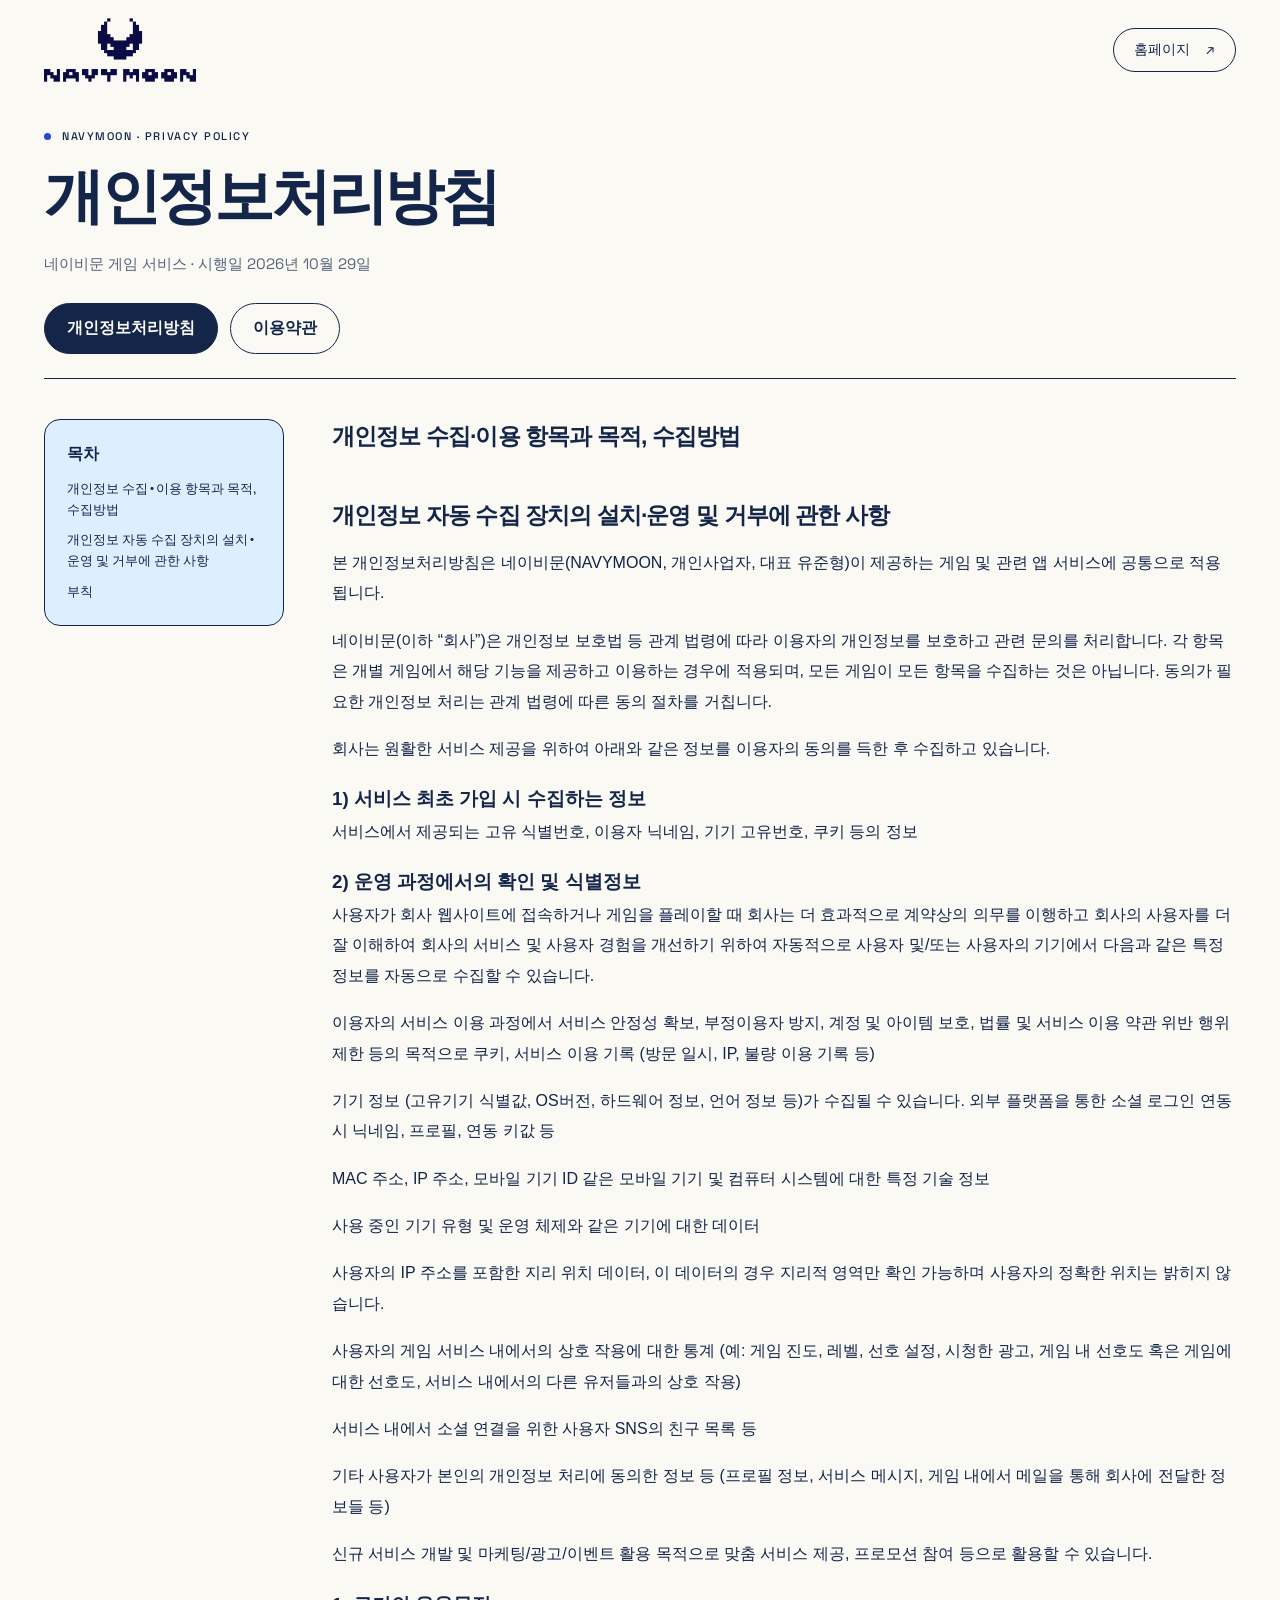
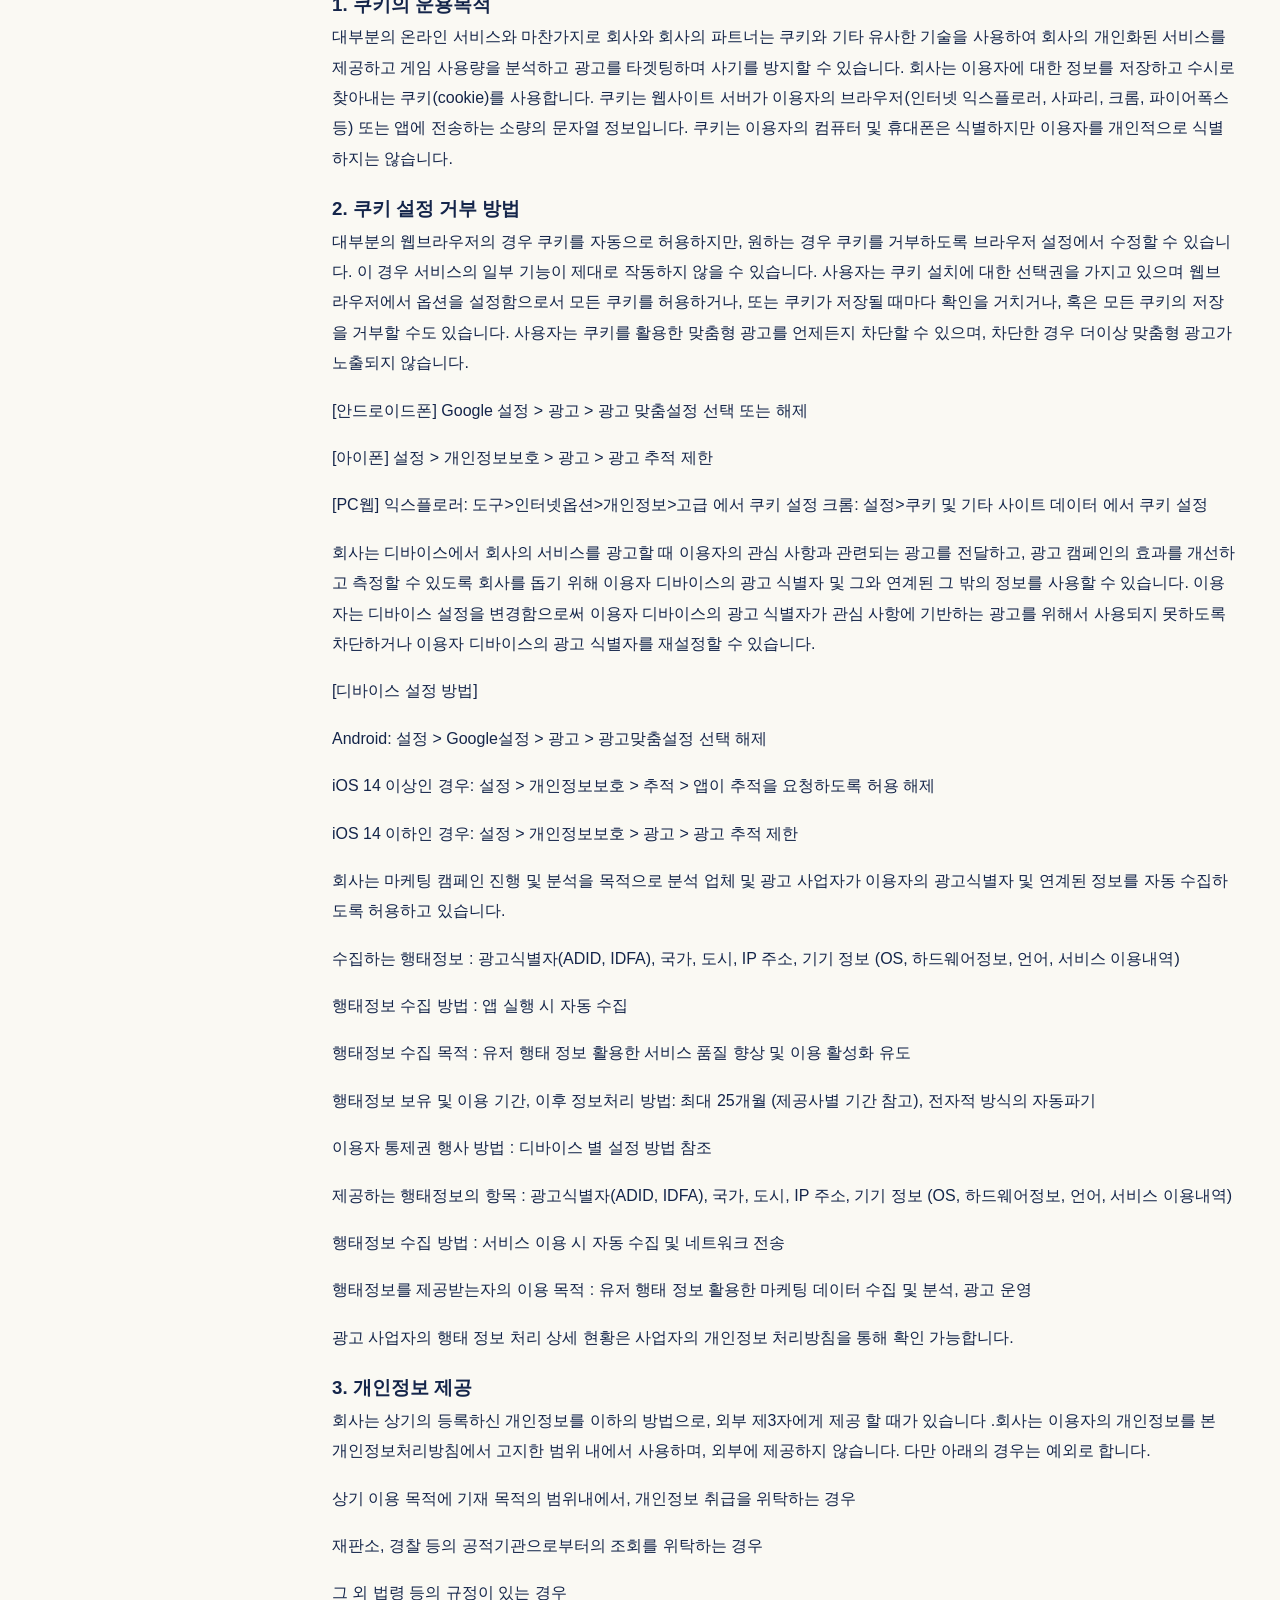
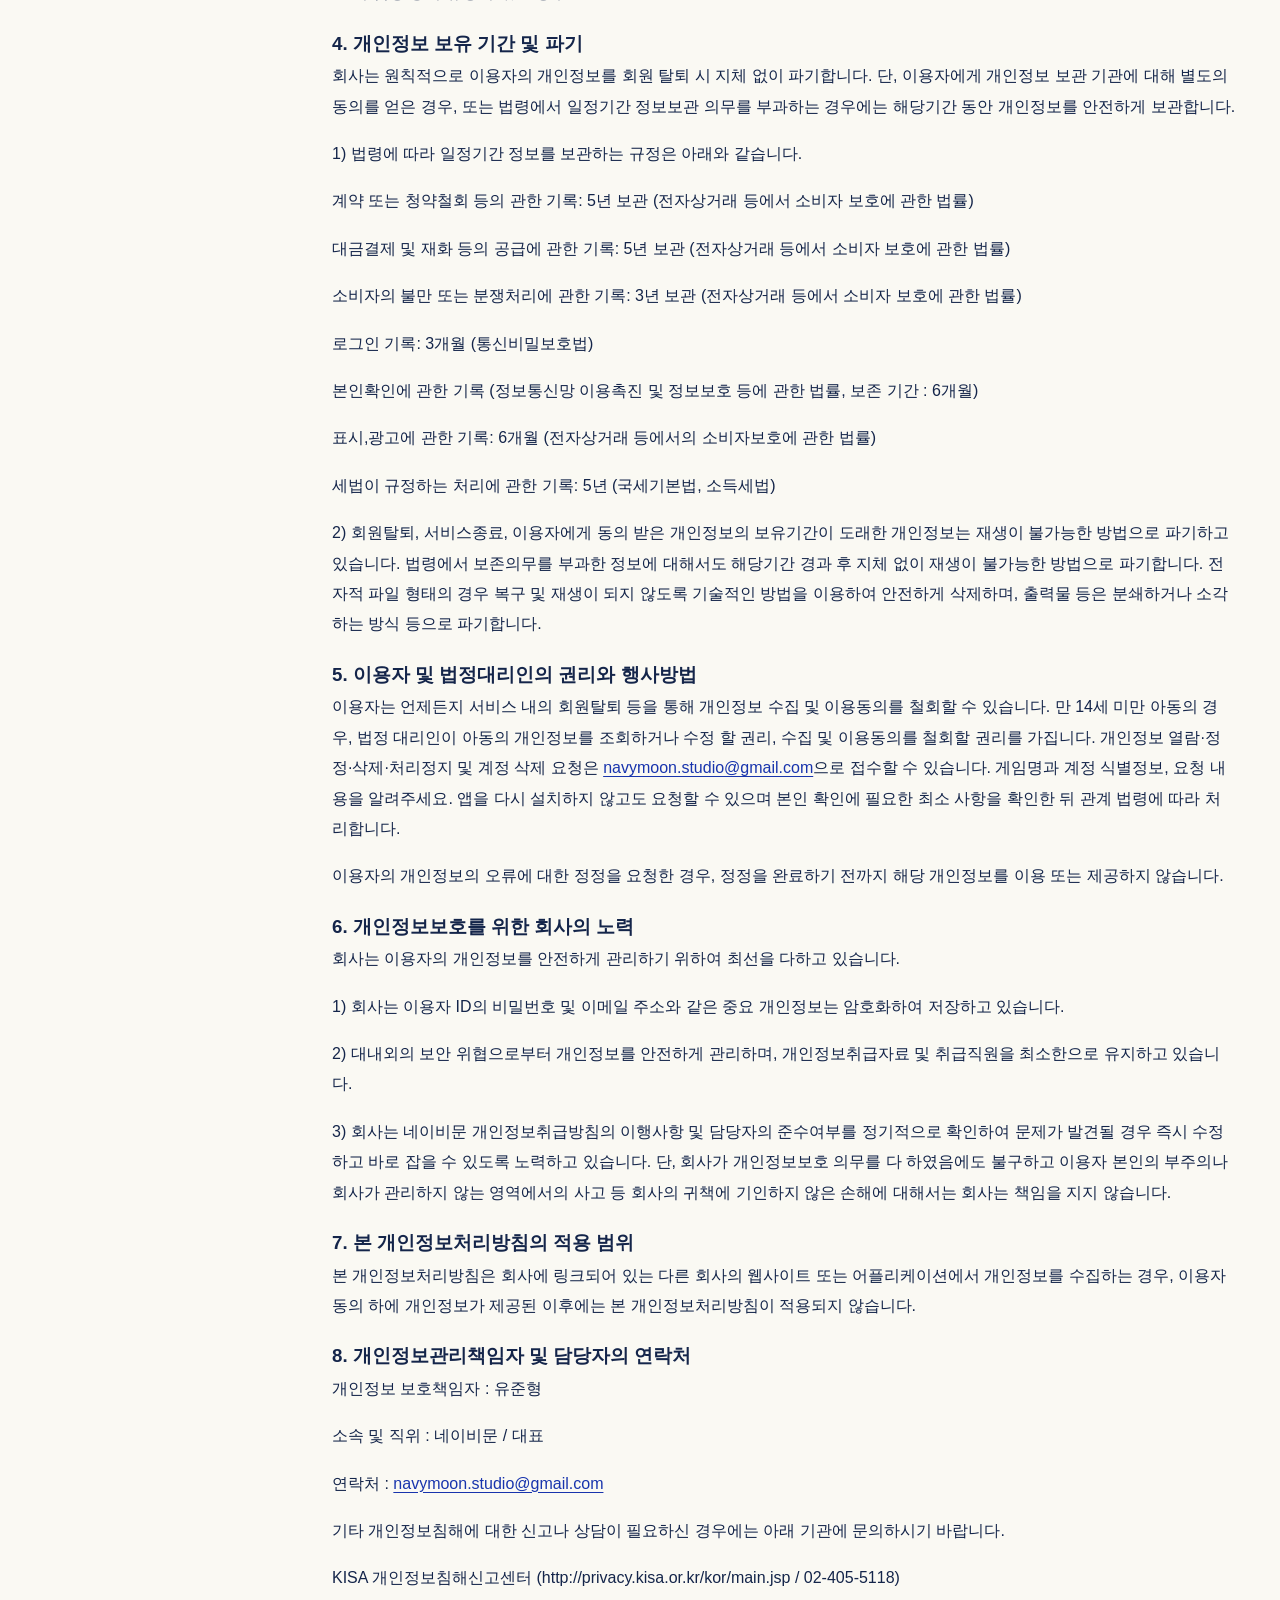
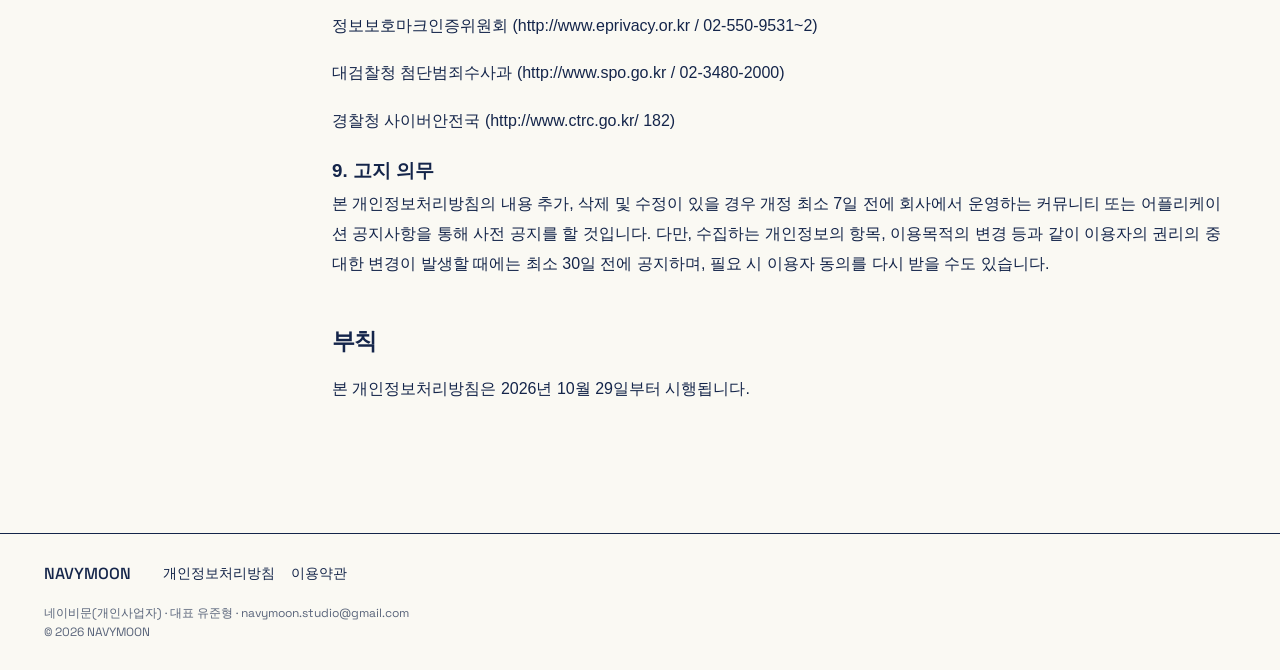
==== commit da27373c: "Make NAVYMOON policies generic across games" ====
--- a/privacy/index.html
+++ b/privacy/index.html
@@ -3,7 +3,7 @@
 <head>
   <meta charset="utf-8">
   <meta name="viewport" content="width=device-width, initial-scale=1">
-  <meta name="description" content="개인사업자 네이비문(NAVYMOON)의 게임 서비스 개인정보처리방침. 히어로즈 크루 리부트 및 본 문서를 적용한다고 안내한 서비스에 적용됩니다.">
+  <meta name="description" content="개인사업자 네이비문(NAVYMOON)이 제공하는 게임과 관련 서비스의 공통 개인정보처리방침. 대표 유준형, 문의 navymoon.studio@gmail.com.">
   <meta name="theme-color" content="#faf9f3">
   <title>개인정보처리방침 — NAVYMOON</title>
   <link rel="canonical" href="https://navymoon.github.io/privacy/">
@@ -18,94 +18,88 @@
   <main id="main" class="legal-main section">
     <div class="legal-heading"><p class="eyebrow">NAVYMOON · Privacy Policy</p><h1>개인정보처리방침</h1><p class="legal-subtitle">네이비문 게임 서비스 · 시행일 2026년 10월 29일</p></div>
     <nav class="legal-tabs" aria-label="정책 문서"><a href="/privacy/" aria-current="page">개인정보처리방침</a><a href="/terms/">이용약관</a></nav>
-    <div class="legal-layout"><nav class="legal-toc" aria-label="이 문서의 목차"><h2>목차</h2><ol><li><a href="#scope">1. 개인정보 처리 주체와 적용 범위</a></li><li><a href="#data">2. 처리하는 개인정보와 이용 목적</a></li><li><a href="#collection">3. 수집 방법과 게임별 처리</a></li><li><a href="#retention">4. 보유·이용기간</a></li><li><a href="#deletion">5. 파기 절차와 계정 삭제 요청</a></li><li><a href="#sharing">6. 제3자 제공·처리위탁과 외부 서비스</a></li><li><a href="#overseas">7. 국외 처리·이전 안내</a></li><li><a href="#choices">8. 자동 수집·광고 및 거부 방법</a></li><li><a href="#rights">9. 이용자·법정대리인의 권리</a></li><li><a href="#security">10. 개인정보 안전성 확보</a></li><li><a href="#contact">11. 개인정보 보호책임자와 문의</a></li><li><a href="#changes">12. 변경 안내와 시행일</a></li></ol></nav><article class="legal-content">
-<section id="scope"><h2>1. 개인정보 처리 주체와 적용 범위</h2>
-<p>네이비문(NAVYMOON, 개인사업자, 대표 유준형, 이하 “네이비문”)은 개인정보 보호법 등 관계 법령에 따라 이용자의 개인정보를 보호하고 관련 문의를 처리합니다. 본 방침은 네이비문이 제공하며 본 방침을 적용한다고 안내한 게임 및 관련 서비스에 적용됩니다.</p>
-<p>히어로즈 크루 리부트(Heroes Crew Reboot, <code>com.overdogs.hcreboot</code>)에는 본 방침이 적용됩니다. 게임마다 로그인, 서버 저장, 결제, 광고, 분석, 알림 등 제공 기능이 다르므로 실제 이용하는 기능에 필요한 정보만 처리합니다. 홈페이지에 개발 실적으로 소개한 게임이나 다른 사업자가 독립적으로 운영하는 서비스에 본 방침이 자동으로 적용되지는 않습니다.</p>
-<p>히어로즈 크루 리부트는 알로아팩토리(AlohaFactory)와 협력하여 제공됩니다. 네이비문의 개인정보 문의·권리 행사·계정 삭제 접수처는 <a href="mailto:navymoon.studio@gmail.com">navymoon.studio@gmail.com</a>입니다.</p></section>
-
-<section id="data"><h2>2. 처리하는 개인정보와 이용 목적</h2>
-<p class="table-hint">표는 좌우로 스크롤하여 전체 내용을 확인할 수 있습니다.</p><div class="table-wrap" tabindex="0" role="region" aria-label="기능별 개인정보 처리"><table><caption>서비스 기능별 처리 항목과 목적</caption><thead><tr><th scope="col">기능</th><th scope="col">처리 항목</th><th scope="col">이용 목적</th></tr></thead><tbody>
-<tr><th scope="row">계정·로그인</th><td>게임 계정 식별자, 닉네임, 계정 상태, 게스트·세션 인증정보, 연동 플랫폼의 식별정보 및 인증토큰</td><td>가입·로그인·계정 연동, 이용자 식별, 계정 보호 및 복구</td></tr>
-<tr><th scope="row">게임 서비스</th><td>진행도·레벨·스테이지·프로필·설정, 재화·아이템·지급·소비 기록, 랭킹·길드·이벤트·서비스 이용 기록</td><td>게임 진행·저장·동기화·보상 지급·랭킹·커뮤니티 제공, 오류 확인과 복구</td></tr>
-<tr><th scope="row">구매·환급</th><td>계정·상품·주문·거래 식별정보, 구매·결제·지급·환불 기록, 영수증 및 검증 정보</td><td>구매 검증과 콘텐츠 공급, 환급·과오금·분쟁 처리, 법정 기록 보존</td></tr>
-<tr><th scope="row">접속·보안</th><td>IP 주소, 접속·오류·부정 이용 기록, 기기·운영체제·앱 버전·언어·네트워크 정보</td><td>서비스 안정성 확보, 부정 이용 방지, 계정·아이템 보호, 장애 대응</td></tr>
-<tr><th scope="row">광고·분석</th><td>광고·앱 설치·기기 식별자(ADID/IDFA 등), 계정과 연결한 분석 식별자, 국가·도시 등 대략적인 지역, 기기 정보, 앱 실행·플레이·광고·구매 이벤트와 수익 정보</td><td>게임 이용 분석·품질 개선, 광고 제공·성과 측정, 유입 경로 분석과 광고 보상 확인</td></tr>
-<tr><th scope="row">고객지원·권리 행사</th><td>회신 이메일, 게임·계정 식별정보, 문의 내용 및 제출 자료, 본인·대리인 확인에 필요한 최소 정보</td><td>문의·불만·분쟁 해결, 개인정보 열람·정정·삭제·처리정지 등 요청 처리</td></tr>
-</tbody></table></div>
-<p>로그인·게임 제공·구매 처리 등 계약 이행에 필요한 정보는 개인정보 보호법 제15조 제1항 제4호 등에 따라 처리하고, 법령상 보존 의무가 있는 기록은 같은 항 제2호 등 해당 법령에 따라 처리합니다. 선택적 마케팅, 제3자 제공 또는 국외이전 등 별도의 동의가 필요한 처리는 해당 항목·목적·기간과 거부에 따른 영향을 알리고 필요한 동의를 받습니다. 서비스 이용 자체만으로 모든 개인정보 처리에 동의한 것으로 보지 않습니다.</p>
-<p>선택 동의를 거부하거나 철회할 수 있으며, 선택 정보 제공을 거부했다는 이유만으로 기본 서비스 전체의 이용을 제한하지 않습니다. 해당 정보가 필요한 선택 기능은 제한될 수 있습니다. 이용자가 문의 자료를 보낼 때에는 비밀번호·주민등록번호·결제카드 전체 번호 등 불필요한 정보를 제외해 주세요.</p></section>
-
-<section id="collection"><h2>3. 수집 방법과 게임별 처리</h2>
-<p>이용자가 가입·게임 이용·구매·문의 과정에서 입력하거나 생성한 정보, 이용자가 연동한 플랫폼에서 전달하는 정보, 앱·서버 및 사용하는 SDK가 자동으로 생성·전송하는 정보를 수집합니다. 개인정보를 추가로 받는 이벤트 등에는 필요한 내용을 별도로 안내합니다.</p>
-<p>히어로즈 크루 리부트의 소셜 로그인은 인증토큰을 검증하고 제공자 식별정보를 해시하여 계정과 연결합니다. 게임 서버는 계정·게임 저장·재화·주문·거래·랭킹·길드 관련 정보를 처리합니다. 랭킹·길드 등 다른 이용자에게 표시되는 정보는 해당 기능에서 안내하는 범위에 공개됩니다.</p>
-<p>히어로즈 크루 리부트에는 Firebase Analytics·Remote Config, Adjust, Facebook SDK 및 AppLovin MAX 연동이 포함됩니다. 계정 식별자(CUID), 이용 가능한 닉네임·프로필·레벨·스테이지와 게임·구매·광고 수익 이벤트가 분석에 사용됩니다. 보상형 광고는 계정에 연결된 검증 정보를 이용할 수 있습니다. 실제 제공되는 광고·로그인·결제 기능은 플랫폼과 서비스 구성에 따라 다릅니다. 로컬 알림은 기기 운영체제의 알림 권한과 예약 기능을 사용합니다.</p></section>
-
-<section id="retention"><h2>4. 보유·이용기간</h2>
-<p>개인정보는 수집·이용 목적이 달성되거나 고지한 기간이 끝나면 지체 없이 파기합니다. 계정과 게임 이용 정보는 서비스 제공을 위해 필요한 기간 동안 보유하며, 회원 탈퇴·서비스 종료 등으로 목적이 끝나면 법령상 보존해야 하는 기록을 제외하고 파기합니다. 별도로 보유기간에 동의받은 정보는 해당 기간을 적용합니다.</p>
-<p>접속·로그인 기록은 서비스 보안과 부정 이용 방지를 위해 3개월을 기준으로 보유합니다. 광고·분석을 위한 행태정보는 최대 25개월을 기준으로 하며, 제공사에 더 짧은 보유기간이 적용되면 그 기간을 따릅니다. 문의 정보는 요청 처리 목적이 끝나면 파기하되, 법령상 보존 대상인 불만·분쟁 기록은 아래 기간을 적용합니다.</p>
-<p class="table-hint">표는 좌우로 스크롤하여 전체 내용을 확인할 수 있습니다.</p><div class="table-wrap" tabindex="0" role="region" aria-label="법정 보존 기록"><table><caption>해당 기록을 보유하는 경우의 법정 보존기간</caption><thead><tr><th scope="col">기록</th><th scope="col">기간</th><th scope="col">근거</th></tr></thead><tbody>
-<tr><th scope="row">계약·청약철회 기록</th><td>5년</td><td rowspan="4">전자상거래 등에서의 소비자보호에 관한 법률 제6조 및 같은 법 시행령 제6조</td></tr>
-<tr><th scope="row">대금결제·콘텐츠 공급 기록</th><td>5년</td></tr>
-<tr><th scope="row">소비자 불만·분쟁 처리 기록</th><td>3년</td></tr>
-<tr><th scope="row">표시·광고 기록</th><td>6개월</td></tr>
-</tbody></table></div>
-<p>다른 법령이 특정 기록의 보존을 요구하면 그 법령이 정한 범위와 기간에 한하여 보관합니다. 법정 보존을 이유로 게임 이용 정보 전체를 일괄 보존하지 않으며, 보존 대상 정보는 그 목적에 한하여 분리하여 관리합니다.</p></section>
-
-<section id="deletion"><h2>5. 파기 절차와 계정 삭제 요청</h2>
-<p>개인정보의 보유기간 경과·처리 목적 달성·회원 탈퇴·삭제 요청을 확인하면, 보존이 필요한 정보와 파기할 정보를 구분하여 처리합니다. 전자적 기록은 복구·재생되지 않는 방법으로 삭제하고 종이 기록은 분쇄·소각 등의 방법으로 파기합니다. 수탁자에 보관된 정보는 해당 업무의 종료 및 삭제 요청 절차에 따라 파기를 요청합니다.</p>
-<p>게임 안에서는 탈퇴·접속 중단을 신청할 수 있으며, 계정 및 개인정보의 삭제 요청은 아래 이메일로 접수합니다. 앱을 다시 설치하지 않고도 이메일로 요청할 수 있으며, 앱 삭제나 소셜 플랫폼 연결 해제만으로 게임 계정이 삭제되는 것은 아닙니다.</p>
-<div class="request-box"><h3>개인정보·계정 삭제 요청</h3><p><a href="mailto:navymoon.studio@gmail.com?subject=NAVYMOON%20%EA%B3%84%EC%A0%95%20%EB%B0%8F%20%EA%B0%9C%EC%9D%B8%EC%A0%95%EB%B3%B4%20%EC%82%AD%EC%A0%9C%20%EC%9A%94%EC%B2%AD">navymoon.studio@gmail.com으로 요청하기</a></p><p>게임명, 계정 식별정보 또는 닉네임, 요청 내용을 알려주세요. 대표 유준형이 접수하며 본인 확인에 필요한 최소한의 사항을 안내한 뒤 관계 법령에 따라 처리하고 결과를 회신합니다. 비밀번호나 신분증 전체 사본을 먼저 보내지 마세요.</p></div>
-<p>게임 내 탈퇴 신청에 따른 이용·접근 제한과 개인정보의 파기는 구분하여 처리합니다. 접근이 제한되었다는 사실이나 특정 유예기간의 경과만으로 모든 기록·외부 사업자 자료·백업이 자동으로 삭제되는 것은 아닙니다. 별도 요청이 없더라도 처리 목적이 종료된 정보에 대한 법령상 파기 의무를 이행합니다.</p>
-<p>계정 삭제로 게임 진행·아이템·연동 정보 등의 이용 및 복구가 제한될 수 있습니다. 법령에 따라 남기는 거래·분쟁 기록은 위 보존기간을 적용하며, 삭제를 제한해야 할 정당한 사유가 있으면 그 근거와 범위를 안내합니다. 백업은 장애 복구 등 필요한 목적과 접근권한을 제한하여 관리하고, 삭제 대상 정보가 서비스에 다시 이용되지 않도록 복구 시 삭제 내역을 반영합니다.</p></section>
-
-<section id="sharing"><h2>6. 제3자 제공·처리위탁과 외부 서비스</h2>
-<p>개인정보는 고지한 목적의 범위에서 이용하며, 이용자의 동의 또는 법령상 허용 근거 없이 독립적인 제3자에게 제공하지 않습니다. 업무를 대신 처리하는 위탁과 광고 사업자의 독립적인 처리를 구분합니다. 위탁 시 필요한 계약과 관리·감독을 실시하고, 별도 동의가 필요한 제공은 제공받는 자·항목·목적·기간 등을 알립니다.</p>
-<p class="table-hint">표는 좌우로 스크롤하여 전체 내용을 확인할 수 있습니다.</p><div class="table-wrap" tabindex="0" role="region" aria-label="협력 및 외부 서비스"><table><caption>히어로즈 크루 리부트 및 홈페이지의 협력·외부 서비스</caption><thead><tr><th scope="col">사업자·서비스</th><th scope="col">관련 업무·정보</th><th scope="col">공식 처리 안내</th></tr></thead><tbody>
-<tr><th scope="row">알로아팩토리(AlohaFactory)</th><td>퍼블리싱 협력, 고객지원 및 광고·분석 관련 서비스. 해당 업무에 필요한 계정·기기·문의·이용·광고 정보</td><td><a href="https://www.aloha-corp.com/privacy">알로아팩토리 개인정보처리방침</a></td></tr>
-<tr><th scope="row">Amazon Web Services</th><td>게임 서버·데이터 저장·백업 등 인프라. 계정·게임·거래 등 서버 처리 정보</td><td><a href="https://aws.amazon.com/privacy/">AWS 개인정보 안내</a></td></tr>
-<tr><th scope="row">Google / Firebase·Analytics</th><td>앱 이용 분석·설정 제공. 설치·분석 식별자, 계정과 연결한 분석 정보, 이용·광고·구매 이벤트, 기기 정보</td><td><a href="https://firebase.google.com/support/privacy">Firebase 개인정보·처리지역 안내</a> · <a href="https://support.google.com/analytics/answer/6004245?hl=ko">Analytics 데이터 보호</a></td></tr>
-<tr><th scope="row">Google / Gmail</th><td>이메일 문의 접수·회신. 회신 주소, 문의 내용과 제출 자료</td><td><a href="https://policies.google.com/privacy?hl=ko">Google 개인정보처리방침</a></td></tr>
-<tr><th scope="row">Adjust GmbH</th><td>광고 성과·유입 경로·플레이 분석. 광고·기기·계정 연결 식별자, 닉네임·프로필·진행도, 앱·구매·광고 이벤트</td><td><a href="https://www.adjust.com/terms/general-terms-and-conditions/">Adjust 처리약관·수탁자 안내</a></td></tr>
-<tr><th scope="row">Meta / Facebook SDK</th><td>앱 이벤트·광고 측정 및 광고 관련 처리. 기기·광고 식별자, 앱 실행·이용 이벤트 등. 측정 업무와 Meta 자체 목적 처리는 해당 약관에 따라 구분</td><td><a href="https://www.facebook.com/legal/technology_terms">Meta Business Tools 약관</a> · <a href="https://www.facebook.com/about/privacy/korea">Meta 한국 개인정보 고지</a></td></tr>
-<tr><th scope="row">AppLovin Corporation / MAX</th><td>보상형 광고 제공·수익 측정·보상 검증. 광고·기기·앱 정보 및 계정과 연결한 검증 정보. AppLovin은 자체 광고 목적의 정보도 독립적으로 처리</td><td><a href="https://legal.applovin.com/privacy/">AppLovin 개인정보처리방침</a></td></tr>
-<tr><th scope="row">GitHub / GitHub Pages</th><td>홈페이지 호스팅과 보안. 방문 IP 등 호스팅 접속 정보</td><td><a href="https://docs.github.com/en/pages/getting-started-with-github-pages/what-is-github-pages#data-collection">GitHub Pages 데이터 수집 안내</a></td></tr>
-</tbody></table></div>
-<p>Apple·Google 등 로그인·앱 마켓 사업자는 이용자의 플랫폼 계정·인증·결제를 자체 방침에 따라 처리합니다. 카드번호·금융계좌 등 플랫폼 결제 수단 정보는 해당 결제 사업자에게 제공되며, 네이비문은 거래 검증·지급·환급에 필요한 정보를 처리합니다. 외부 링크로 이동하면 해당 서비스의 방침도 확인해 주세요.</p></section>
-
-<section id="overseas"><h2>7. 국외 처리·이전 안내</h2>
-<p>게임 서버의 서비스 데이터 처리는 AWS 대한민국 서울 리전을 사용합니다. 다만 해외 사업자의 SDK·이메일·광고·분석·호스팅 서비스를 이용하면 해당 사업자의 해외 처리시설에서 개인정보가 처리·보관될 수 있으므로 모든 처리가 국내에서 이루어진다는 의미는 아닙니다.</p>
-<p class="table-hint">표는 좌우로 스크롤하여 전체 내용을 확인할 수 있습니다.</p><div class="table-wrap" tabindex="0" role="region" aria-label="국외 처리 사업자 안내"><table><caption>국외 처리 사업자와 공개 처리지역·연락 경로</caption><thead><tr><th scope="col">사업자</th><th scope="col">공개된 처리지역·자료</th><th scope="col">연락 경로</th></tr></thead><tbody>
-<tr><th scope="row">Google</th><td>미국 등 Google이 공개한 글로벌 처리시설. <a href="https://firebase.google.com/support/privacy">Firebase 서비스별 보관·처리지역</a>, <a href="https://firebase.google.com/terms/subprocessors">Firebase 재수탁자 목록</a> 및 <a href="https://business.safety.google/adsdatatransfers/">Analytics 등 광고 서비스 이전 안내</a></td><td><a href="https://firebase.google.com/support/privacy">Firebase 개인정보 지원</a> · <a href="https://policies.google.com/privacy?hl=ko">Google 개인정보 연락</a></td></tr>
-<tr><th scope="row">Adjust GmbH</th><td>독일 소재 사업자. 공개 처리약관의 EU/EEA·미국 처리지역 및 재수탁자 목록. <a href="https://www.adjust.com/terms/general-terms-and-conditions/">약관·데이터 처리 부속서</a></td><td><a href="mailto:legal@adjust.com">legal@adjust.com</a></td></tr>
-<tr><th scope="row">Meta Platforms, Inc.</th><td>미국 소재 사업자 및 <a href="https://www.facebook.com/about/privacy/korea/listofserviceproviders">한국 고지에 공개된 해외 처리업체·지역</a></td><td><a href="mailto:korealocalagent@support.facebook.com">한국 대리인 개인정보 문의</a></td></tr>
-<tr><th scope="row">AppLovin Corporation</th><td>미국 소재 사업자. 실제 서비스의 국제 처리에 관한 <a href="https://legal.applovin.com/privacy/">AppLovin 국외이전·개인정보 안내</a></td><td><a href="mailto:dpo@applovin.com">dpo@applovin.com</a></td></tr>
-<tr><th scope="row">AWS·GitHub</th><td>위탁 서비스의 선택된 처리지역 및 각 사업자가 공개한 처리·이전 범위. <a href="https://aws.amazon.com/compliance/data-privacy/">AWS 데이터 개인정보 안내</a> · <a href="https://docs.github.com/en/site-policy/privacy-policies/github-general-privacy-statement">GitHub 개인정보처리방침</a></td><td>각 사업자의 공식 개인정보 문의 경로 또는 네이비문 문의 이메일</td></tr>
-</tbody></table></div>
-<p>이전되는 항목과 목적은 앞 표에 기재한 해당 서비스 업무의 범위이며, 앱 실행·기능 이용·광고 표시·구매·문의 접수·홈페이지 방문 등 해당 처리가 발생할 때 네트워크를 통하여 전송됩니다. 위탁 정보는 해당 업무의 수행에 필요한 기간과 본 방침의 보유·파기 기준에 따라 관리하며, 독립적으로 처리하는 사업자의 보유·삭제에는 해당 사업자가 공개한 기준이 함께 적용됩니다.</p>
-<p>위 링크의 전 세계 처리시설·재수탁자 목록이 모든 이용자의 실제 처리국가와 일치한다는 의미는 아닙니다. 서비스·플랫폼별 적용 내역에 관한 문의, 국외이전 거부 및 동의 철회는 <a href="mailto:navymoon.studio@gmail.com">navymoon.studio@gmail.com</a>으로 접수합니다. 필요한 동의·고지 등 국외이전의 법적 절차를 이행하며, 필수 서비스 수행에 필요한 이전을 거부하면 그 정보가 필요한 해당 기능의 이용이 제한될 수 있습니다.</p></section>
-
-<section id="choices"><h2>8. 자동 수집·광고 및 거부 방법</h2>
-<p>광고·분석 사업자는 앱 실행과 이용 과정에서 광고식별자, IP로부터 산출한 국가·도시 등 대략적인 지역, 기기·언어·운영체제와 서비스 이용 내역을 자동 수집할 수 있습니다. 이를 이용 분석·서비스 개선·광고 성과 측정·광고 제공에 사용합니다. 광고 사업자의 자체 처리와 권리 행사 경로는 앞의 공식 안내에서도 확인할 수 있습니다.</p>
-<p>Android에서는 기기의 Google·개인정보·광고 관련 설정에서 광고식별자 삭제·재설정 및 광고 개인화 항목을, iOS에서는 설정의 개인정보 보호 및 보안·추적 항목에서 앱 추적 허용 여부를 관리할 수 있습니다. 메뉴는 운영체제와 기기 버전에 따라 다릅니다. 추적 거부가 모든 광고 표시나 서비스에 필요한 기록의 처리를 중단하는 것은 아닙니다. 추가적인 동의 철회·처리정지는 네이비문 이메일로 요청할 수 있습니다.</p>
-<p>알림 권한은 기기 설정에서 변경할 수 있으며, 광고성 정보 전송에는 법령상 필요한 별도 수신 동의를 적용합니다. 홈페이지는 언어 선택을 저장하기 위해 브라우저의 localStorage에 <code>navymoon-language</code> 값을 저장합니다. 브라우저 사이트 데이터 삭제 기능으로 지울 수 있습니다. 홈페이지 코드에 별도의 광고·분석 SDK는 없으나 GitHub는 비로그인 방문자의 IP도 보안 목적으로 기록·저장한다고 안내합니다.</p></section>
-
-<section id="rights"><h2>9. 이용자·법정대리인의 권리</h2>
-<p>이용자는 관계 법령에 따라 개인정보 열람·정정·삭제·처리정지 및 동의 철회를 요청할 수 있습니다. 법정대리인이나 적법한 대리인을 통해서도 행사할 수 있습니다. 본인·대리인 확인에 필요한 최소 정보를 확인한 후 법정 절차와 기한에 따라 처리합니다. 요청이 법령상 제한되는 경우에는 사유와 근거를 안내합니다.</p>
-<p>개인정보의 오류 정정이나 삭제를 요청한 경우 처리가 끝날 때까지 해당 정보를 이용·제공하지 않습니다. 다만 관계 법령이 허용하거나 요구하는 경우는 예외로 합니다. 권리 행사로 인하여 이용자에게 부당한 불이익을 주지 않습니다.</p>
-<p>게임별 이용등급·스토어의 이용 가능 연령과 개인정보 동의 연령은 구분됩니다. 만 14세 미만 아동의 개인정보를 동의에 근거하여 처리해야 하는 경우에는 법정대리인의 동의를 받고 이를 확인하는 등 관계 법령이 요구하는 절차를 적용합니다. 법정대리인은 아동의 개인정보에 관한 권리를 행사할 수 있습니다. 이 조항 자체가 특정 게임에 실제 연령 확인 기능이 제공된다는 의미는 아닙니다.</p></section>
-
-<section id="security"><h2>10. 개인정보 안전성 확보</h2>
-<p>네이비문은 개인정보 보호법 등 관계 법령에 따라 필요한 관리적·기술적·물리적 안전성 확보조치를 이행합니다. 업무상 필요한 범위로 접근권한을 제한하고, 인증정보 보호·접근통제·안전한 전송·보관 및 수탁자 관리 등 필요한 조치를 적용합니다. 비밀 인증정보를 문의나 공개 게시물로 요청하지 않습니다.</p></section>
-
-<section id="contact"><h2>11. 개인정보 보호책임자와 문의</h2>
-<div class="request-box"><p><strong>사업자:</strong> 네이비문(NAVYMOON, 개인사업자)<br><strong>대표자·개인정보 보호책임자:</strong> 유준형<br><strong>문의·권리 행사·계정 삭제:</strong> <a href="mailto:navymoon.studio@gmail.com">navymoon.studio@gmail.com</a></p></div>
-<p>서비스 이용 중 발생한 개인정보 문의, 불만 및 피해 구제 요청을 위 이메일로 접수합니다. 개인정보 침해 신고·상담은 <a href="https://privacy.kisa.or.kr/">개인정보침해 신고센터</a>, 분쟁 조정은 <a href="https://www.kopico.go.kr/">개인정보 분쟁조정위원회</a>를 이용할 수 있습니다.</p></section>
-
-<section id="changes"><h2>12. 변경 안내와 시행일</h2>
-<p>방침 변경 시 변경 내용·사유·적용일을 홈페이지 및 해당 서비스의 공지 등으로 알립니다. 원칙적으로 적용 7일 전, 개인정보 항목·목적 등 이용자 권리에 중요한 변경은 30일 전부터 안내하며, 동의가 필요한 변경은 별도 절차를 거칩니다. 홈페이지 게시만으로 필요한 동의를 받은 것으로 보지 않습니다.</p>
-<p>본 방침은 2026년 10월 29일부터 시행합니다.</p></section>
-</article></div>
+    <div class="legal-layout"><nav class="legal-toc" aria-label="이 문서의 목차"><h2>목차</h2><ol><li><a href="#article-1">개인정보 수집∙이용 항목과 목적, 수집방법</a></li><li><a href="#article-2">개인정보 자동 수집 장치의 설치∙운영 및 거부에 관한 사항</a></li><li><a href="#article-addendum">부칙</a></li></ol></nav><article class="legal-content"><section id="article-1"><h2>개인정보 수집∙이용 항목과 목적, 수집방법</h2>
+</section>
+<section id="article-2"><h2>개인정보 자동 수집 장치의 설치∙운영 및 거부에 관한 사항</h2>
+<p>본 개인정보처리방침은 네이비문(NAVYMOON, 개인사업자, 대표 유준형)이 제공하는 게임 및 관련 앱 서비스에 공통으로 적용됩니다.</p>
+<p>네이비문(이하 “회사”)은 개인정보 보호법 등 관계 법령에 따라 이용자의 개인정보를 보호하고 관련 문의를 처리합니다. 각 항목은 개별 게임에서 해당 기능을 제공하고 이용하는 경우에 적용되며, 모든 게임이 모든 항목을 수집하는 것은 아닙니다. 동의가 필요한 개인정보 처리는 관계 법령에 따른 동의 절차를 거칩니다.</p>
+<p>회사는 원활한 서비스 제공을 위하여 아래와 같은 정보를 이용자의 동의를 득한 후 수집하고 있습니다.</p>
+<h3>1) 서비스 최초 가입 시 수집하는 정보</h3>
+<p>서비스에서 제공되는 고유 식별번호, 이용자 닉네임, 기기 고유번호, 쿠키 등의 정보</p>
+<h3>2) 운영 과정에서의 확인 및 식별정보</h3>
+<p>사용자가 회사 웹사이트에 접속하거나 게임을 플레이할 때 회사는 더 효과적으로 계약상의 의무를 이행하고 회사의 사용자를 더 잘 이해하여 회사의 서비스 및 사용자 경험을 개선하기 위하여 자동적으로 사용자 및/또는 사용자의 기기에서 다음과 같은 특정 정보를 자동으로 수집할 수 있습니다.</p>
+<p>이용자의 서비스 이용 과정에서 서비스 안정성 확보, 부정이용자 방지, 계정 및 아이템 보호, 법률 및 서비스 이용 약관 위반 행위 제한 등의 목적으로 쿠키, 서비스 이용 기록 (방문 일시, IP, 불량 이용 기록 등)</p>
+<p>기기 정보 (고유기기 식별값, OS버전, 하드웨어 정보, 언어 정보 등)가 수집될 수 있습니다. 외부 플랫폼을 통한 소셜 로그인 연동 시 닉네임, 프로필, 연동 키값 등</p>
+<p>MAC 주소, IP 주소, 모바일 기기 ID 같은 모바일 기기 및 컴퓨터 시스템에 대한 특정 기술 정보</p>
+<p>사용 중인 기기 유형 및 운영 체제와 같은 기기에 대한 데이터</p>
+<p>사용자의 IP 주소를 포함한 지리 위치 데이터, 이 데이터의 경우 지리적 영역만 확인 가능하며 사용자의 정확한 위치는 밝히지 않습니다.</p>
+<p>사용자의 게임 서비스 내에서의 상호 작용에 대한 통계 (예: 게임 진도, 레벨, 선호 설정, 시청한 광고, 게임 내 선호도 혹은 게임에 대한 선호도, 서비스 내에서의 다른 유저들과의 상호 작용)</p>
+<p>서비스 내에서 소셜 연결을 위한 사용자 SNS의 친구 목록 등 </p>
+<p>기타 사용자가 본인의 개인정보 처리에 동의한 정보 등 (프로필 정보, 서비스 메시지, 게임 내에서 메일을 통해 회사에 전달한 정보들 등) </p>
+<p>신규 서비스 개발 및 마케팅/광고/이벤트 활용 목적으로 맞춤 서비스 제공, 프로모션 참여 등으로 활용할 수 있습니다.</p>
+<h3>1. 쿠키의 운용목적</h3>
+<p>대부분의 온라인 서비스와 마찬가지로 회사와 회사의 파트너는 쿠키와 기타 유사한 기술을 사용하여 회사의 개인화된 서비스를 제공하고 게임 사용량을 분석하고 광고를 타겟팅하며 사기를 방지할 수 있습니다. 회사는 이용자에 대한 정보를 저장하고 수시로 찾아내는 쿠키(cookie)를 사용합니다. 쿠키는 웹사이트 서버가 이용자의 브라우저(인터넷 익스플로러, 사파리, 크롬, 파이어폭스 등) 또는 앱에 전송하는 소량의 문자열 정보입니다. 쿠키는 이용자의 컴퓨터 및 휴대폰은 식별하지만 이용자를 개인적으로 식별하지는 않습니다.</p>
+<h3>2. 쿠키 설정 거부 방법</h3>
+<p>대부분의 웹브라우저의 경우 쿠키를 자동으로 허용하지만, 원하는 경우 쿠키를 거부하도록 브라우저 설정에서 수정할 수 있습니다. 이 경우 서비스의 일부 기능이 제대로 작동하지 않을 수 있습니다. 사용자는 쿠키 설치에 대한 선택권을 가지고 있으며 웹브라우저에서 옵션을 설정함으로서 모든 쿠키를 허용하거나, 또는 쿠키가 저장될 때마다 확인을 거치거나, 혹은 모든 쿠키의 저장을 거부할 수도 있습니다. 사용자는 쿠키를 활용한 맞춤형 광고를 언제든지 차단할 수 있으며, 차단한 경우 더이상 맞춤형 광고가 노출되지 않습니다.</p>
+<p>[안드로이드폰] Google 설정 &gt; 광고 &gt; 광고 맞춤설정 선택 또는 해제</p>
+<p>[아이폰] 설정 &gt; 개인정보보호 &gt; 광고 &gt; 광고 추적 제한</p>
+<p>[PC웹] 익스플로러: 도구&gt;인터넷옵션&gt;개인정보&gt;고급 에서 쿠키 설정 크롬: 설정&gt;쿠키 및 기타 사이트 데이터 에서 쿠키 설정</p>
+<p>회사는 디바이스에서 회사의 서비스를 광고할 때 이용자의 관심 사항과 관련되는 광고를 전달하고, 광고 캠페인의 효과를 개선하고 측정할 수 있도록 회사를 돕기 위해 이용자 디바이스의 광고 식별자 및 그와 연계된 그 밖의 정보를 사용할 수 있습니다. 이용자는 디바이스 설정을 변경함으로써 이용자 디바이스의 광고 식별자가 관심 사항에 기반하는 광고를 위해서 사용되지 못하도록 차단하거나 이용자 디바이스의 광고 식별자를 재설정할 수 있습니다.</p>
+<p>[디바이스 설정 방법]</p>
+<p>Android: 설정 &gt; Google설정 &gt; 광고 &gt; 광고맞춤설정 선택 해제</p>
+<p>iOS 14 이상인 경우: 설정 &gt; 개인정보보호 &gt; 추적 &gt; 앱이 추적을 요청하도록 허용 해제</p>
+<p>iOS 14 이하인 경우: 설정 &gt; 개인정보보호 &gt; 광고 &gt; 광고 추적 제한</p>
+<p>회사는 마케팅 캠페인 진행 및 분석을 목적으로 분석 업체 및 광고 사업자가 이용자의 광고식별자 및 연계된 정보를 자동 수집하도록 허용하고 있습니다.</p>
+<p>수집하는 행태정보 : 광고식별자(ADID, IDFA), 국가, 도시, IP 주소, 기기 정보 (OS, 하드웨어정보, 언어, 서비스 이용내역)</p>
+<p>행태정보 수집 방법 : 앱 실행 시 자동 수집</p>
+<p>행태정보 수집 목적 : 유저 행태 정보 활용한 서비스 품질 향상 및 이용 활성화 유도</p>
+<p>행태정보 보유 및 이용 기간, 이후 정보처리 방법: 최대 25개월 (제공사별 기간 참고), 전자적 방식의 자동파기</p>
+<p>이용자 통제권 행사 방법 : 디바이스 별 설정 방법 참조</p>
+<p>제공하는 행태정보의 항목 : 광고식별자(ADID, IDFA), 국가, 도시, IP 주소, 기기 정보 (OS, 하드웨어정보, 언어, 서비스 이용내역)</p>
+<p>행태정보 수집 방법 : 서비스 이용 시 자동 수집 및 네트워크 전송</p>
+<p>행태정보를 제공받는자의 이용 목적 : 유저 행태 정보 활용한 마케팅 데이터 수집 및 분석, 광고 운영</p>
+<p>광고 사업자의 행태 정보 처리 상세 현황은 사업자의 개인정보 처리방침을 통해 확인 가능합니다.</p>
+<h3>3. 개인정보 제공</h3>
+<p>회사는 상기의 등록하신 개인정보를 이하의 방법으로, 외부 제3자에게 제공 할 때가 있습니다 .회사는 이용자의 개인정보를 본 개인정보처리방침에서 고지한 범위 내에서 사용하며, 외부에 제공하지 않습니다. 다만 아래의 경우는 예외로 합니다.</p>
+<p>상기 이용 목적에 기재 목적의 범위내에서, 개인정보 취급을 위탁하는 경우</p>
+<p>재판소, 경찰 등의 공적기관으로부터의 조회를 위탁하는 경우</p>
+<p>그 외 법령 등의 규정이 있는 경우</p>
+<h3>4. 개인정보 보유 기간 및 파기</h3>
+<p>회사는 원칙적으로 이용자의 개인정보를 회원 탈퇴 시 지체 없이 파기합니다. 단, 이용자에게 개인정보 보관 기관에 대해 별도의 동의를 얻은 경우, 또는 법령에서 일정기간 정보보관 의무를 부과하는 경우에는 해당기간 동안 개인정보를 안전하게 보관합니다.</p>
+<p>1) 법령에 따라 일정기간 정보를 보관하는 규정은 아래와 같습니다.</p>
+<p>계약 또는 청약철회 등의 관한 기록: 5년 보관 (전자상거래 등에서 소비자 보호에 관한 법률)</p>
+<p>대금결제 및 재화 등의 공급에 관한 기록: 5년 보관 (전자상거래 등에서 소비자 보호에 관한 법률)</p>
+<p>소비자의 불만 또는 분쟁처리에 관한 기록: 3년 보관 (전자상거래 등에서 소비자 보호에 관한 법률)</p>
+<p>로그인 기록: 3개월 (통신비밀보호법)</p>
+<p>본인확인에 관한 기록 (정보통신망 이용촉진 및 정보보호 등에 관한 법률, 보존 기간 : 6개월)</p>
+<p>표시,광고에 관한 기록: 6개월 (전자상거래 등에서의 소비자보호에 관한 법률)</p>
+<p>세법이 규정하는 처리에 관한 기록: 5년 (국세기본법, 소득세법)</p>
+<p>2) 회원탈퇴, 서비스종료, 이용자에게 동의 받은 개인정보의 보유기간이 도래한 개인정보는 재생이 불가능한 방법으로 파기하고 있습니다. 법령에서 보존의무를 부과한 정보에 대해서도 해당기간 경과 후 지체 없이 재생이 불가능한 방법으로 파기합니다. 전자적 파일 형태의 경우 복구 및 재생이 되지 않도록 기술적인 방법을 이용하여 안전하게 삭제하며, 출력물 등은 분쇄하거나 소각하는 방식 등으로 파기합니다.</p>
+<h3>5. 이용자 및 법정대리인의 권리와 행사방법</h3>
+<p>이용자는 언제든지 서비스 내의 회원탈퇴 등을 통해 개인정보 수집 및 이용동의를 철회할 수 있습니다. 만 14세 미만 아동의 경우, 법정 대리인이 아동의 개인정보를 조회하거나 수정 할 권리, 수집 및 이용동의를 철회할 권리를 가집니다. 개인정보 열람·정정·삭제·처리정지 및 계정 삭제 요청은 <a href="mailto:navymoon.studio@gmail.com">navymoon.studio@gmail.com</a>으로 접수할 수 있습니다. 게임명과 계정 식별정보, 요청 내용을 알려주세요. 앱을 다시 설치하지 않고도 요청할 수 있으며 본인 확인에 필요한 최소 사항을 확인한 뒤 관계 법령에 따라 처리합니다.</p>
+<p>이용자의 개인정보의 오류에 대한 정정을 요청한 경우, 정정을 완료하기 전까지 해당 개인정보를 이용 또는 제공하지 않습니다.</p>
+<h3>6. 개인정보보호를 위한 회사의 노력</h3>
+<p>회사는 이용자의 개인정보를 안전하게 관리하기 위하여 최선을 다하고 있습니다.</p>
+<p>1) 회사는 이용자 ID의 비밀번호 및 이메일 주소와 같은 중요 개인정보는 암호화하여 저장하고 있습니다.</p>
+<p>2) 대내외의 보안 위협으로부터 개인정보를 안전하게 관리하며, 개인정보취급자료 및 취급직원을 최소한으로 유지하고 있습니다.</p>
+<p>3) 회사는 네이비문 개인정보취급방침의 이행사항 및 담당자의 준수여부를 정기적으로 확인하여 문제가 발견될 경우 즉시 수정하고 바로 잡을 수 있도록 노력하고 있습니다. 단, 회사가 개인정보보호 의무를 다 하였음에도 불구하고 이용자 본인의 부주의나 회사가 관리하지 않는 영역에서의 사고 등 회사의 귀책에 기인하지 않은 손해에 대해서는 회사는 책임을 지지 않습니다.</p>
+<h3>7. 본 개인정보처리방침의 적용 범위</h3>
+<p>본 개인정보처리방침은 회사에 링크되어 있는 다른 회사의 웹사이트 또는 어플리케이션에서 개인정보를 수집하는 경우, 이용자 동의 하에 개인정보가 제공된 이후에는 본 개인정보처리방침이 적용되지 않습니다.</p>
+<h3>8. 개인정보관리책임자 및 담당자의 연락처</h3>
+<p>개인정보 보호책임자 : 유준형</p>
+<p>소속 및 직위 : 네이비문 / 대표</p>
+<p>연락처 : <a href="mailto:navymoon.studio@gmail.com">navymoon.studio@gmail.com</a></p>
+<p>기타 개인정보침해에 대한 신고나 상담이 필요하신 경우에는 아래 기관에 문의하시기 바랍니다.</p>
+<p>KISA 개인정보침해신고센터 (http://privacy.kisa.or.kr/kor/main.jsp / 02-405-5118)</p>
+<p>정보보호마크인증위원회 (http://www.eprivacy.or.kr / 02-550-9531~2)</p>
+<p>대검찰청 첨단범죄수사과 (http://www.spo.go.kr / 02-3480-2000)</p>
+<p>경찰청 사이버안전국 (http://www.ctrc.go.kr/ 182)</p>
+<h3>9. 고지 의무</h3>
+<p>본 개인정보처리방침의 내용 추가, 삭제 및 수정이 있을 경우 개정 최소 7일 전에 회사에서 운영하는 커뮤니티 또는 어플리케이션 공지사항을 통해 사전 공지를 할 것입니다. 다만, 수집하는 개인정보의 항목, 이용목적의 변경 등과 같이 이용자의 권리의 중대한 변경이 발생할 때에는 최소 30일 전에 공지하며, 필요 시 이용자 동의를 다시 받을 수도 있습니다.</p>
+</section>
+<section id="article-addendum"><h2>부칙</h2>
+<p>본 개인정보처리방침은 2026년 10월 29일부터 시행됩니다.</p>
+</section></article></div>
   </main>
   <footer class="legal-footer section"><a href="/">NAVYMOON</a><nav aria-label="하단 정책 메뉴"><a href="/privacy/">개인정보처리방침</a><a href="/terms/">이용약관</a></nav><p>네이비문(개인사업자) · 대표 유준형 · <a href="mailto:navymoon.studio@gmail.com">navymoon.studio@gmail.com</a><br>© 2026 NAVYMOON</p></footer>
 </body>
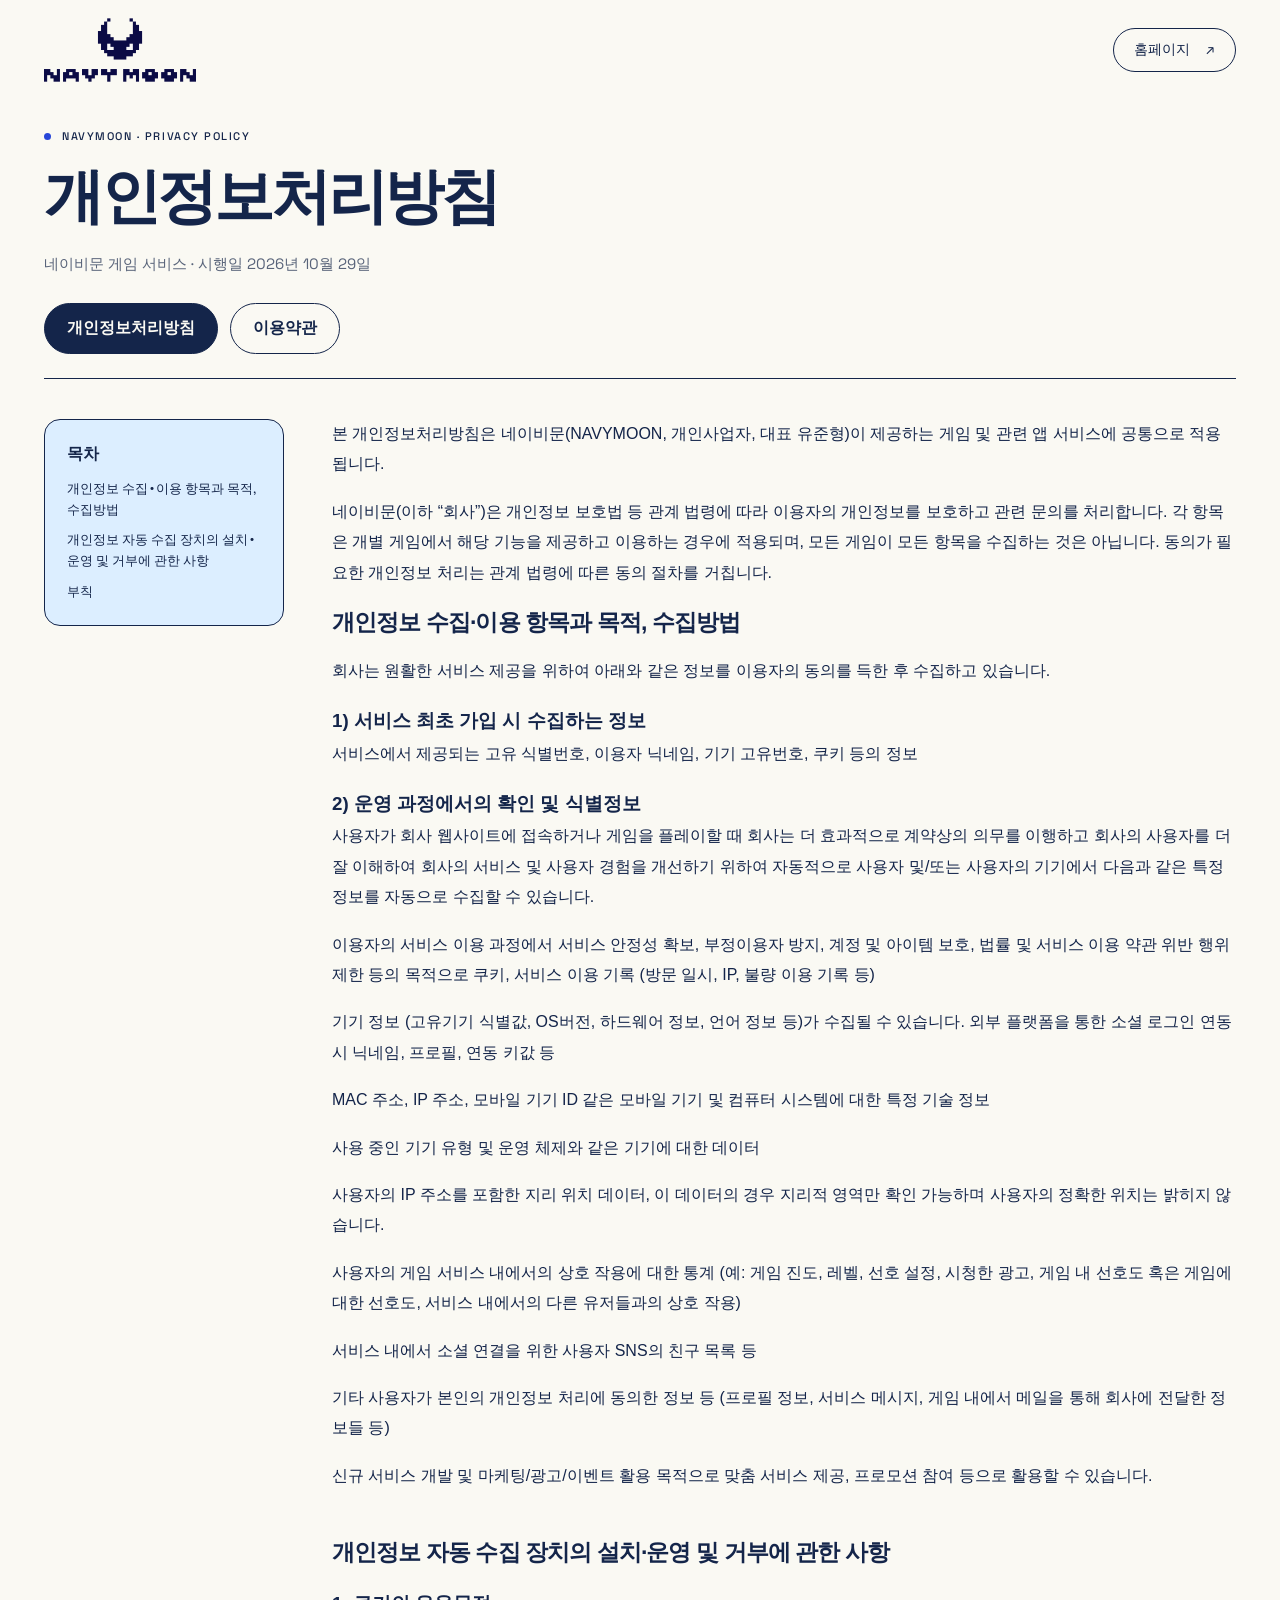
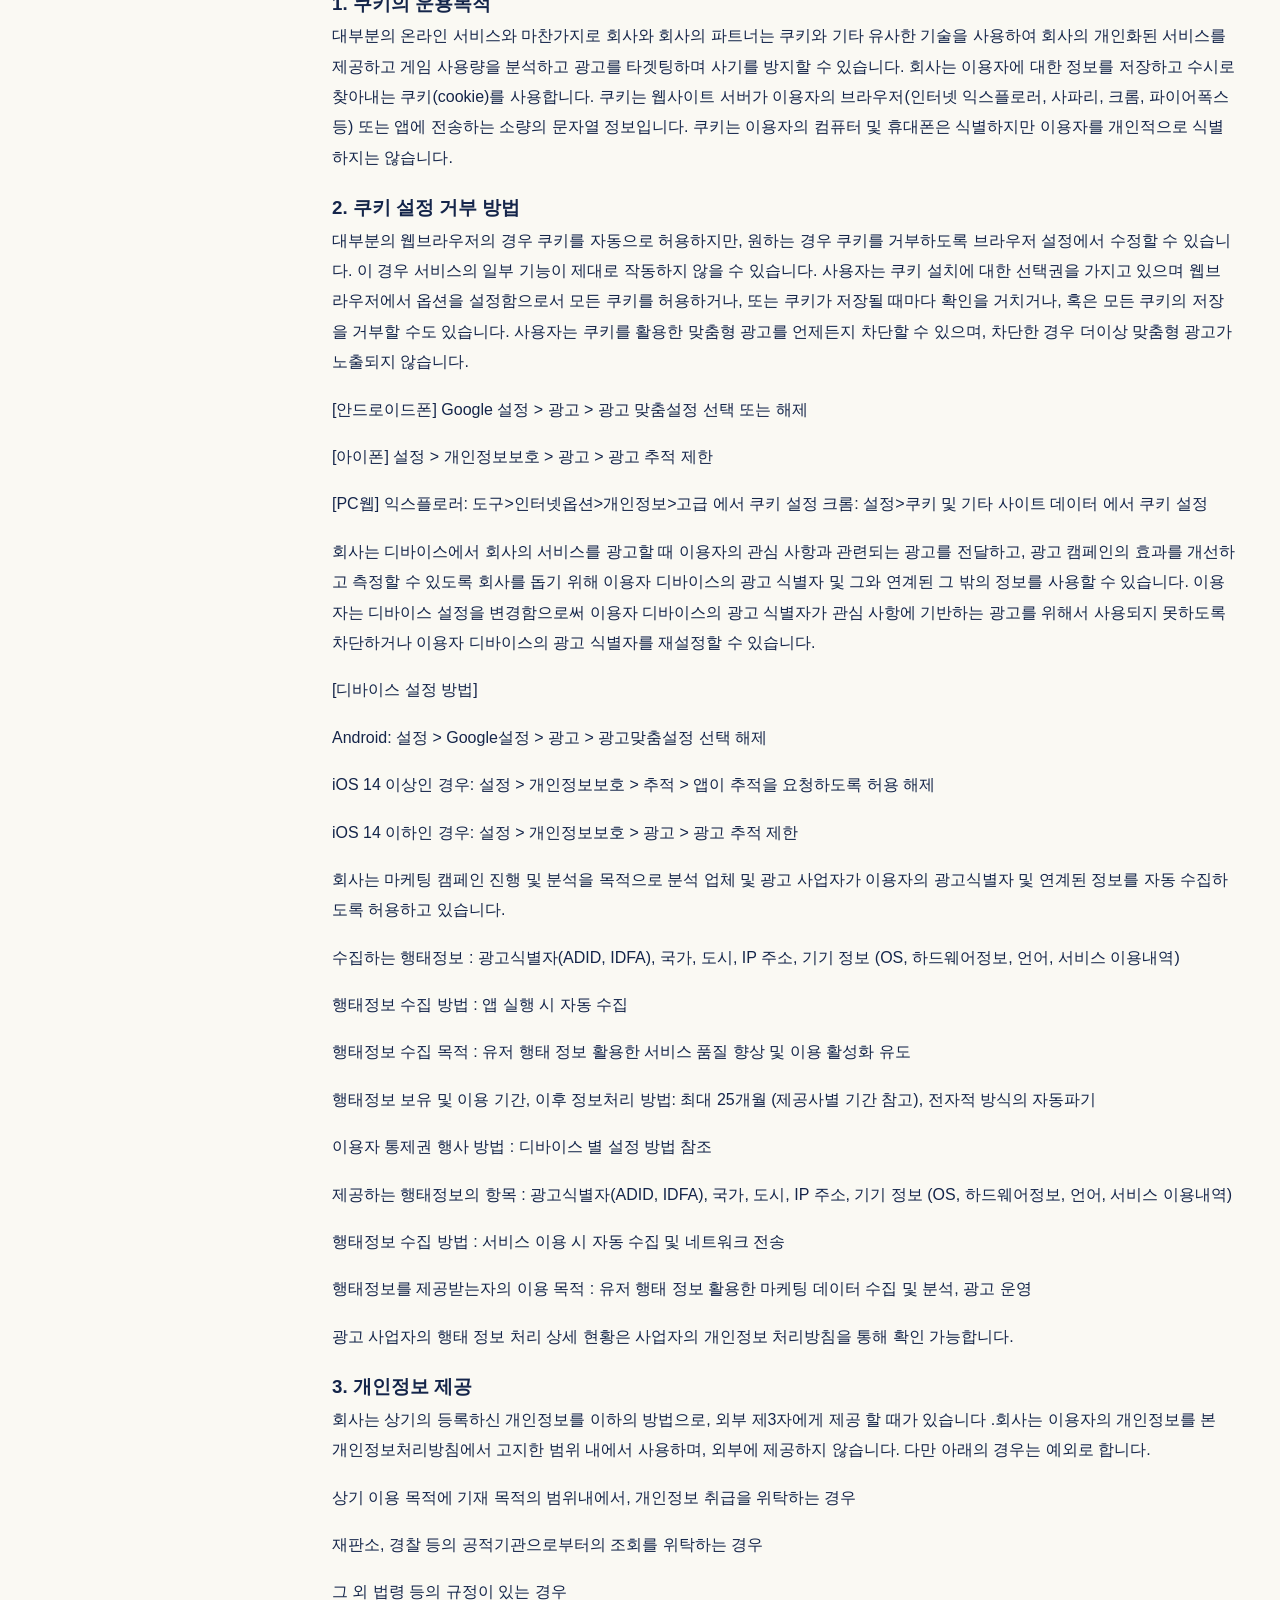
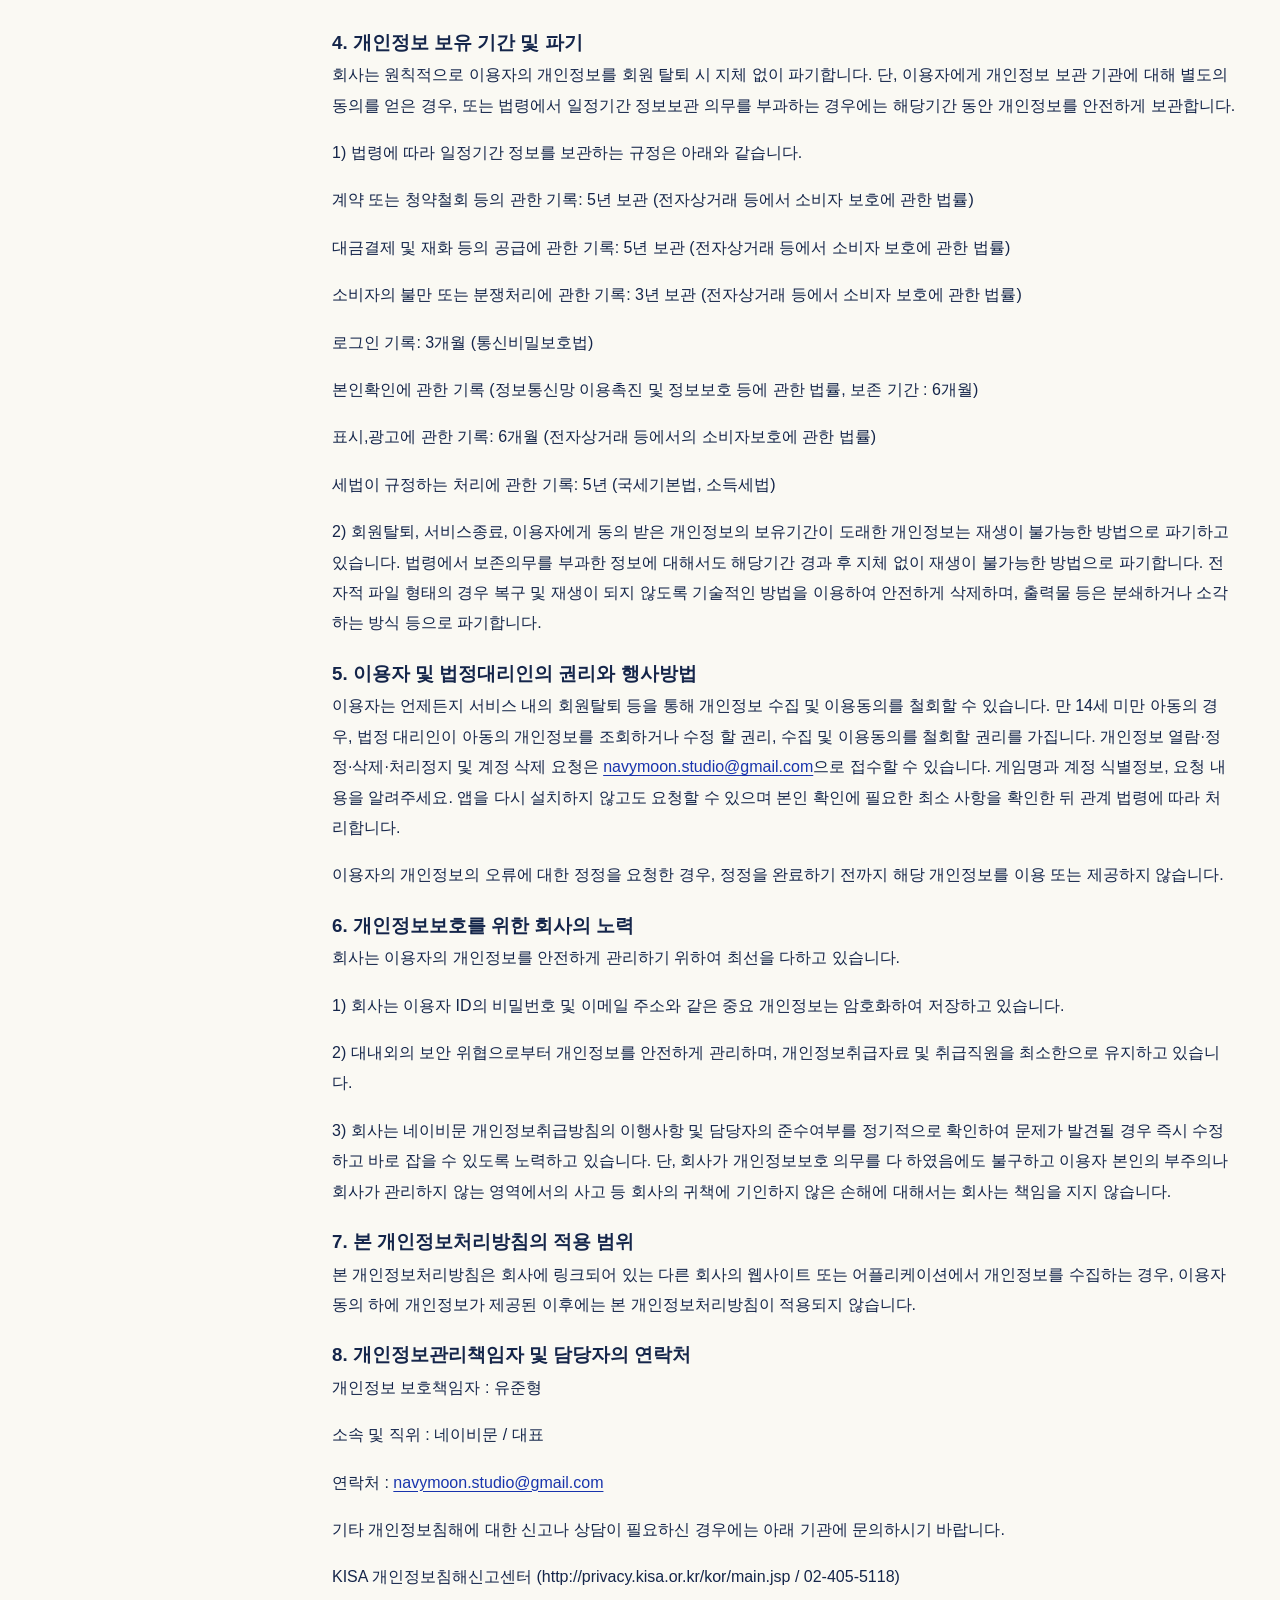
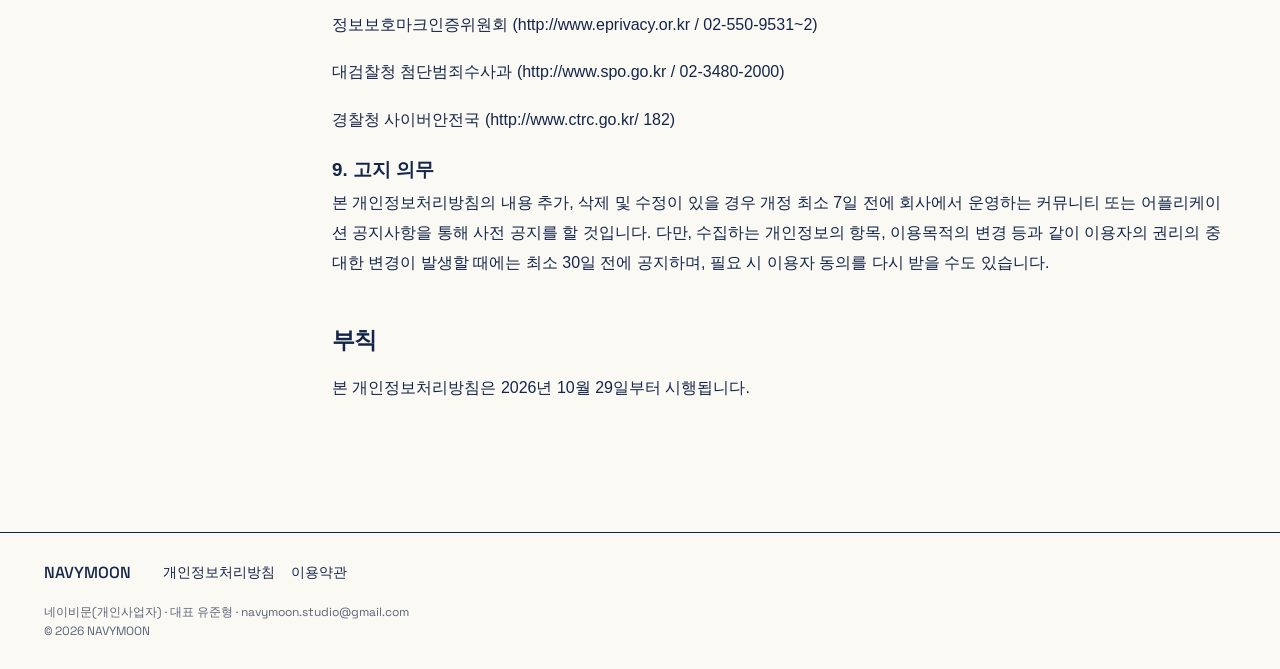
==== commit b22f4b55: "Preserve original policy section ordering" ====
--- a/privacy/index.html
+++ b/privacy/index.html
@@ -18,11 +18,9 @@
   <main id="main" class="legal-main section">
     <div class="legal-heading"><p class="eyebrow">NAVYMOON · Privacy Policy</p><h1>개인정보처리방침</h1><p class="legal-subtitle">네이비문 게임 서비스 · 시행일 2026년 10월 29일</p></div>
     <nav class="legal-tabs" aria-label="정책 문서"><a href="/privacy/" aria-current="page">개인정보처리방침</a><a href="/terms/">이용약관</a></nav>
-    <div class="legal-layout"><nav class="legal-toc" aria-label="이 문서의 목차"><h2>목차</h2><ol><li><a href="#article-1">개인정보 수집∙이용 항목과 목적, 수집방법</a></li><li><a href="#article-2">개인정보 자동 수집 장치의 설치∙운영 및 거부에 관한 사항</a></li><li><a href="#article-addendum">부칙</a></li></ol></nav><article class="legal-content"><section id="article-1"><h2>개인정보 수집∙이용 항목과 목적, 수집방법</h2>
-</section>
-<section id="article-2"><h2>개인정보 자동 수집 장치의 설치∙운영 및 거부에 관한 사항</h2>
-<p>본 개인정보처리방침은 네이비문(NAVYMOON, 개인사업자, 대표 유준형)이 제공하는 게임 및 관련 앱 서비스에 공통으로 적용됩니다.</p>
+    <div class="legal-layout"><nav class="legal-toc" aria-label="이 문서의 목차"><h2>목차</h2><ol><li><a href="#article-1">개인정보 수집∙이용 항목과 목적, 수집방법</a></li><li><a href="#article-2">개인정보 자동 수집 장치의 설치∙운영 및 거부에 관한 사항</a></li><li><a href="#article-addendum">부칙</a></li></ol></nav><article class="legal-content"><p>본 개인정보처리방침은 네이비문(NAVYMOON, 개인사업자, 대표 유준형)이 제공하는 게임 및 관련 앱 서비스에 공통으로 적용됩니다.</p>
 <p>네이비문(이하 “회사”)은 개인정보 보호법 등 관계 법령에 따라 이용자의 개인정보를 보호하고 관련 문의를 처리합니다. 각 항목은 개별 게임에서 해당 기능을 제공하고 이용하는 경우에 적용되며, 모든 게임이 모든 항목을 수집하는 것은 아닙니다. 동의가 필요한 개인정보 처리는 관계 법령에 따른 동의 절차를 거칩니다.</p>
+<section id="article-1"><h2>개인정보 수집∙이용 항목과 목적, 수집방법</h2>
 <p>회사는 원활한 서비스 제공을 위하여 아래와 같은 정보를 이용자의 동의를 득한 후 수집하고 있습니다.</p>
 <h3>1) 서비스 최초 가입 시 수집하는 정보</h3>
 <p>서비스에서 제공되는 고유 식별번호, 이용자 닉네임, 기기 고유번호, 쿠키 등의 정보</p>
@@ -37,6 +35,8 @@
 <p>서비스 내에서 소셜 연결을 위한 사용자 SNS의 친구 목록 등 </p>
 <p>기타 사용자가 본인의 개인정보 처리에 동의한 정보 등 (프로필 정보, 서비스 메시지, 게임 내에서 메일을 통해 회사에 전달한 정보들 등) </p>
 <p>신규 서비스 개발 및 마케팅/광고/이벤트 활용 목적으로 맞춤 서비스 제공, 프로모션 참여 등으로 활용할 수 있습니다.</p>
+</section>
+<section id="article-2"><h2>개인정보 자동 수집 장치의 설치∙운영 및 거부에 관한 사항</h2>
 <h3>1. 쿠키의 운용목적</h3>
 <p>대부분의 온라인 서비스와 마찬가지로 회사와 회사의 파트너는 쿠키와 기타 유사한 기술을 사용하여 회사의 개인화된 서비스를 제공하고 게임 사용량을 분석하고 광고를 타겟팅하며 사기를 방지할 수 있습니다. 회사는 이용자에 대한 정보를 저장하고 수시로 찾아내는 쿠키(cookie)를 사용합니다. 쿠키는 웹사이트 서버가 이용자의 브라우저(인터넷 익스플로러, 사파리, 크롬, 파이어폭스 등) 또는 앱에 전송하는 소량의 문자열 정보입니다. 쿠키는 이용자의 컴퓨터 및 휴대폰은 식별하지만 이용자를 개인적으로 식별하지는 않습니다.</p>
 <h3>2. 쿠키 설정 거부 방법</h3>
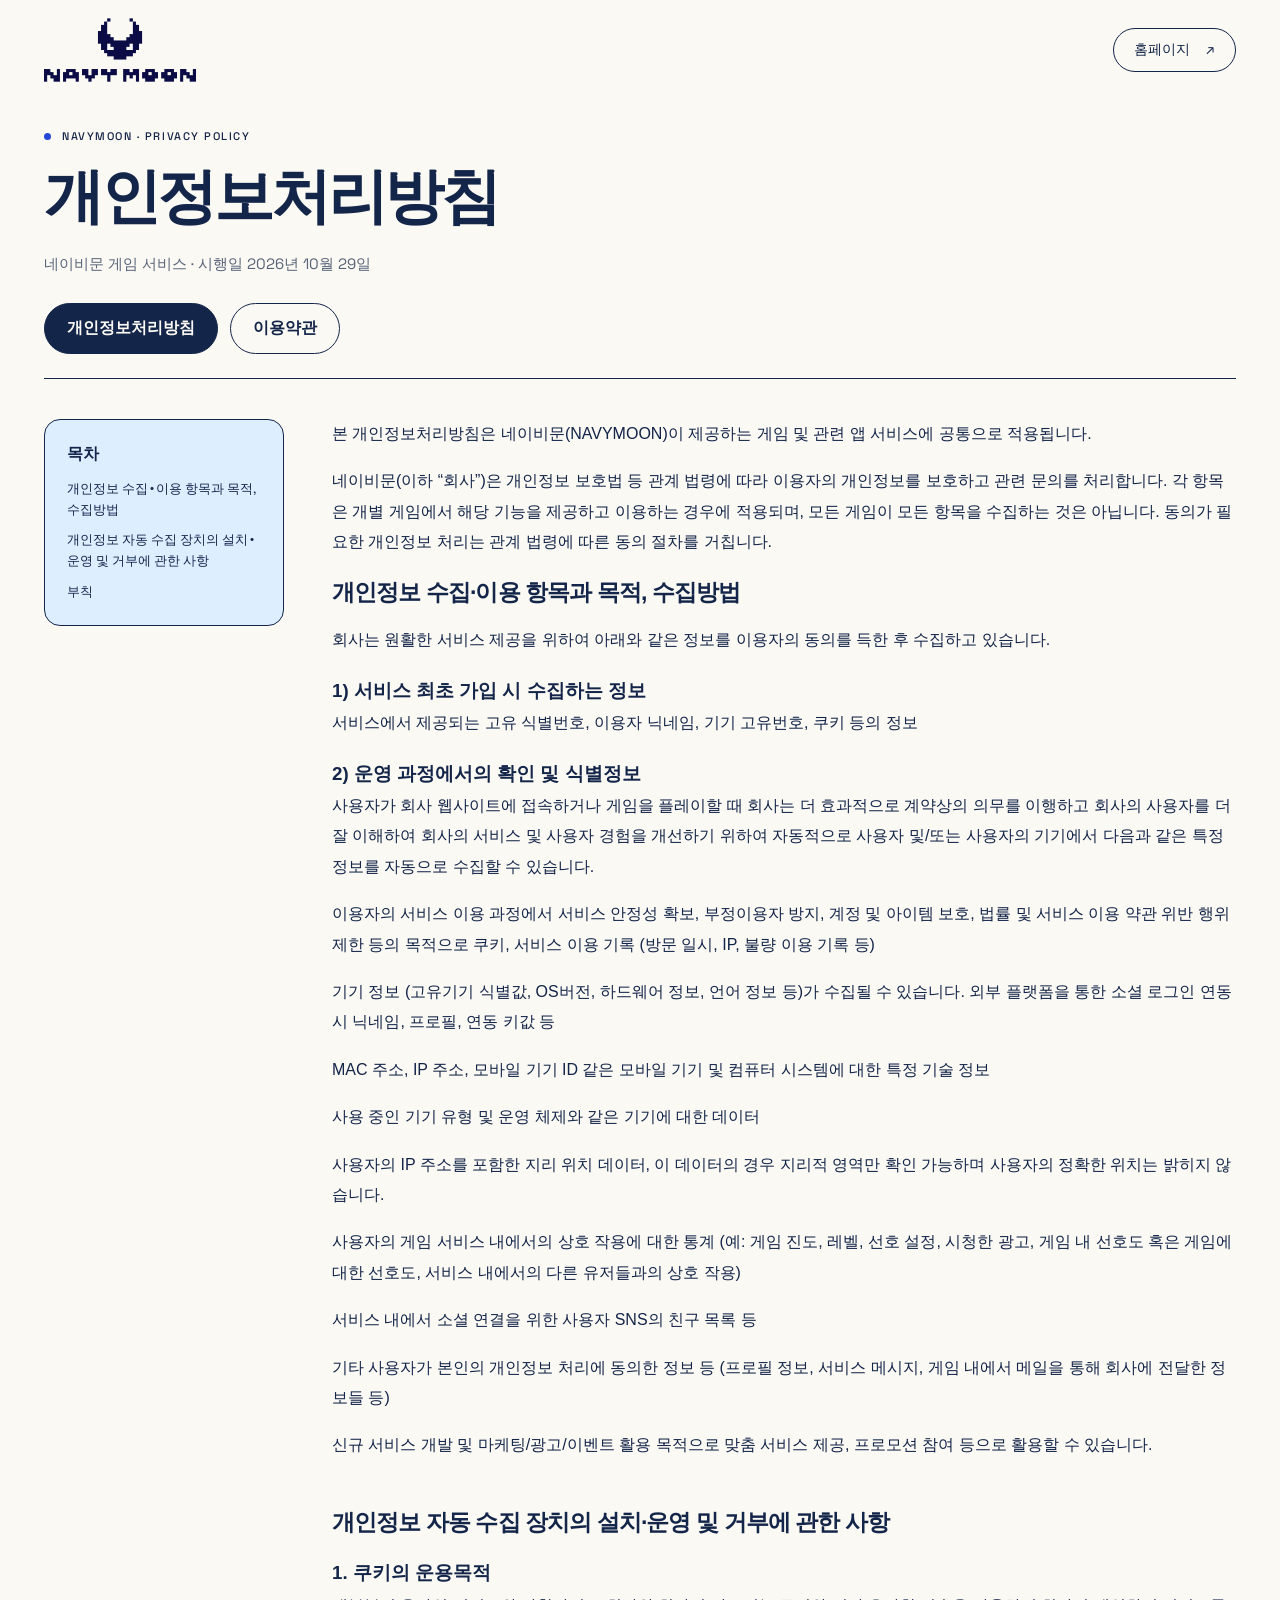
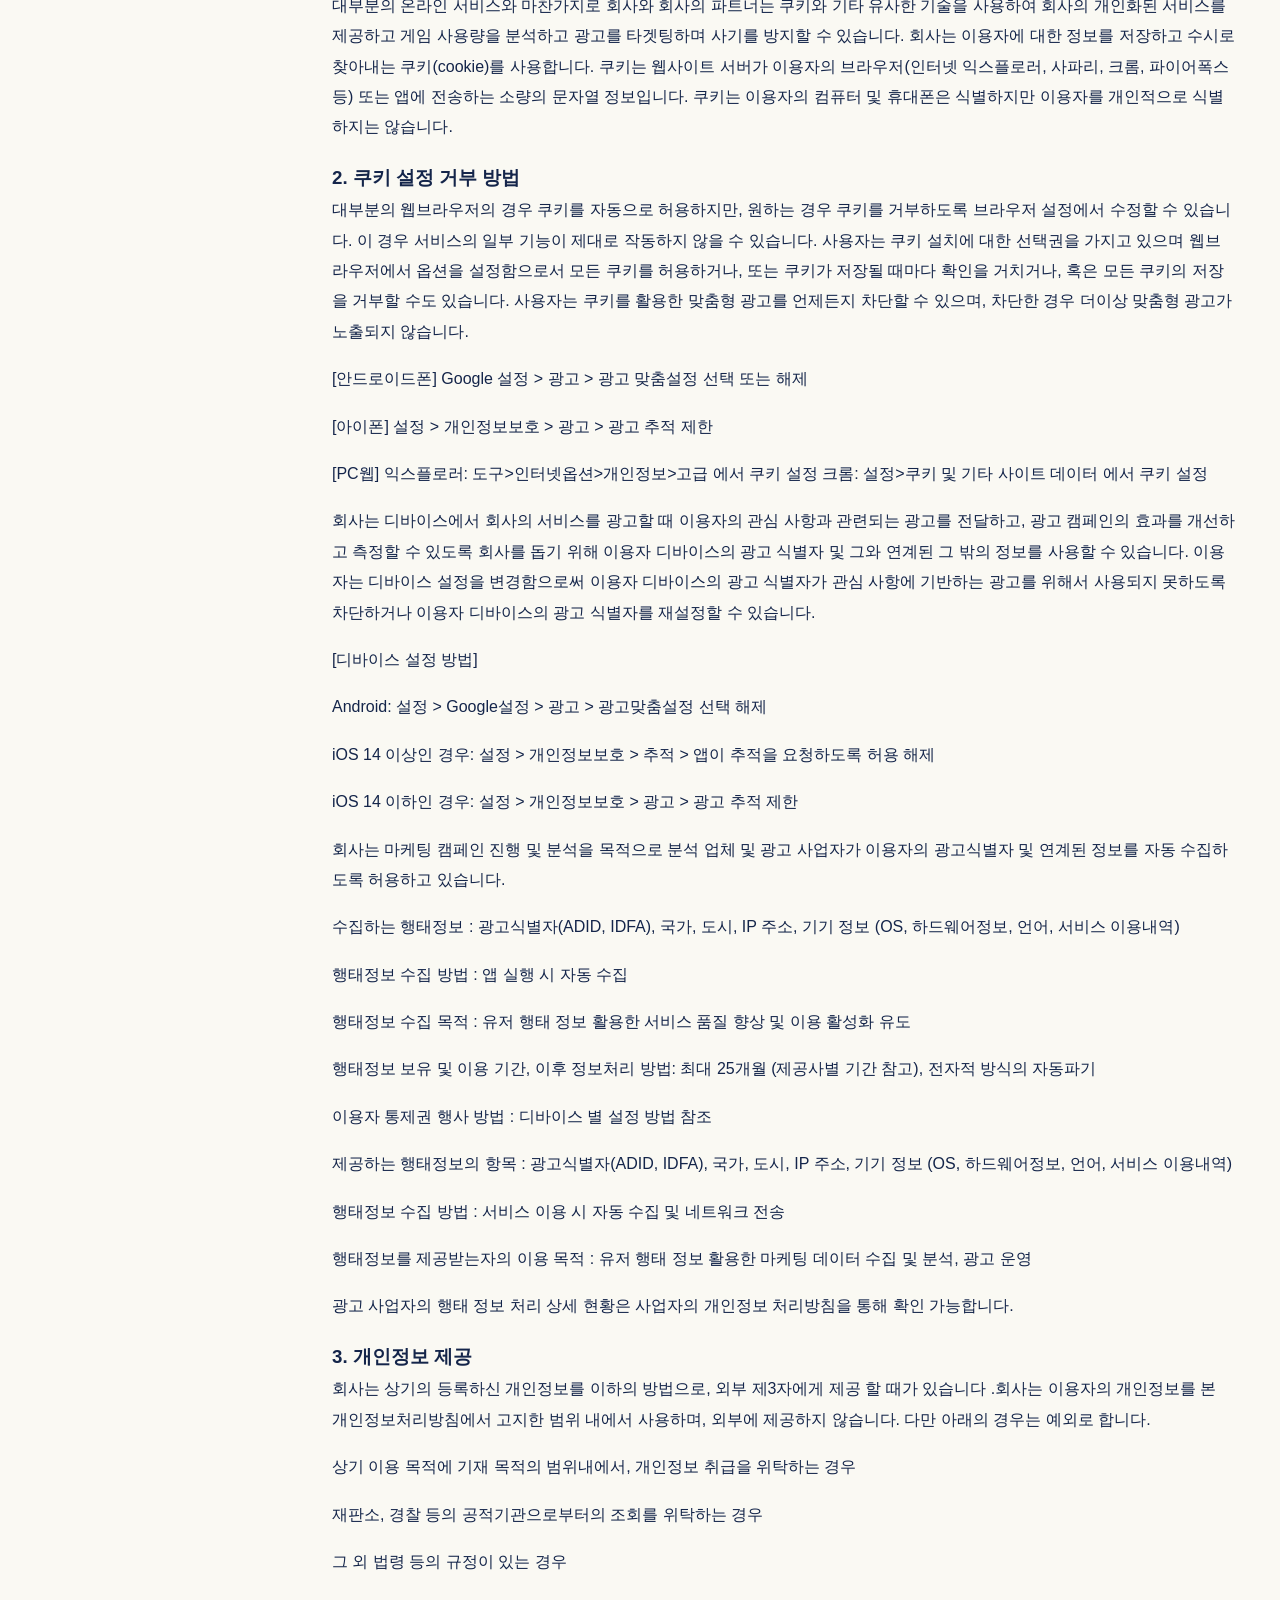
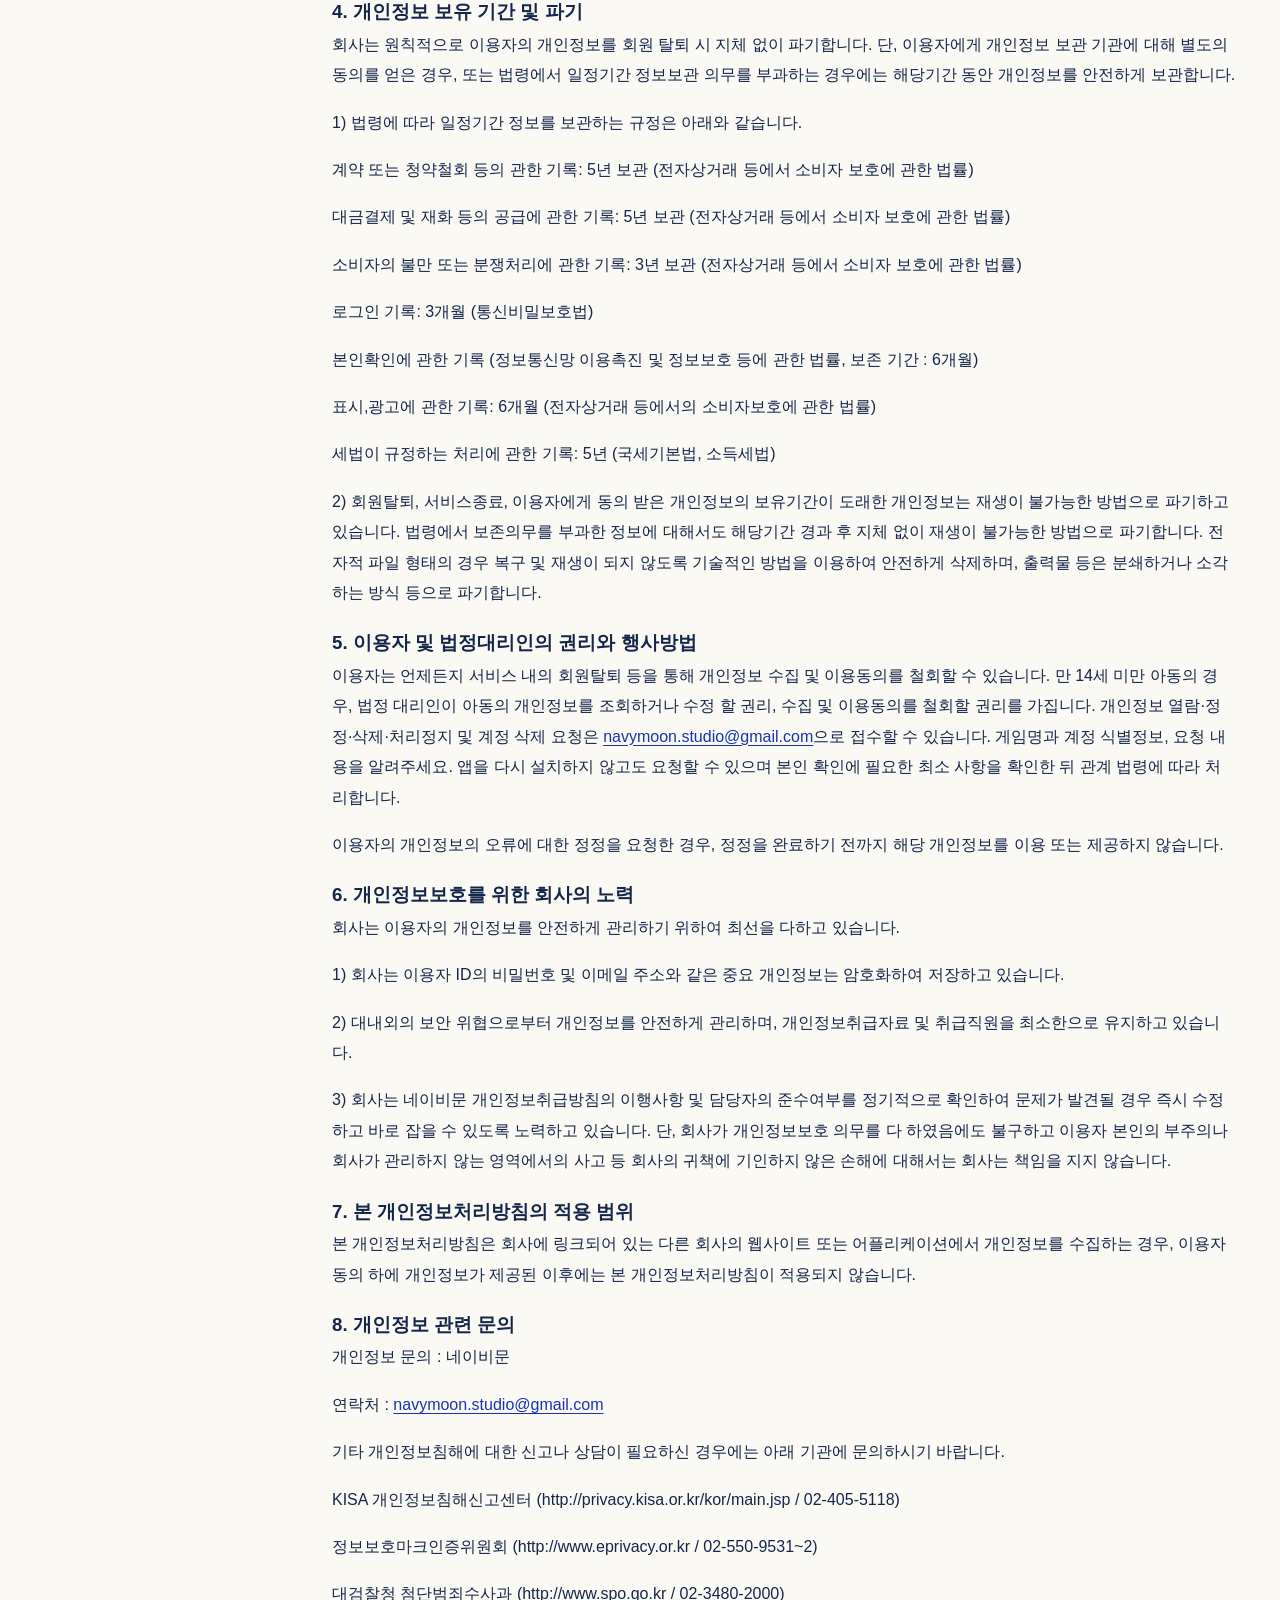
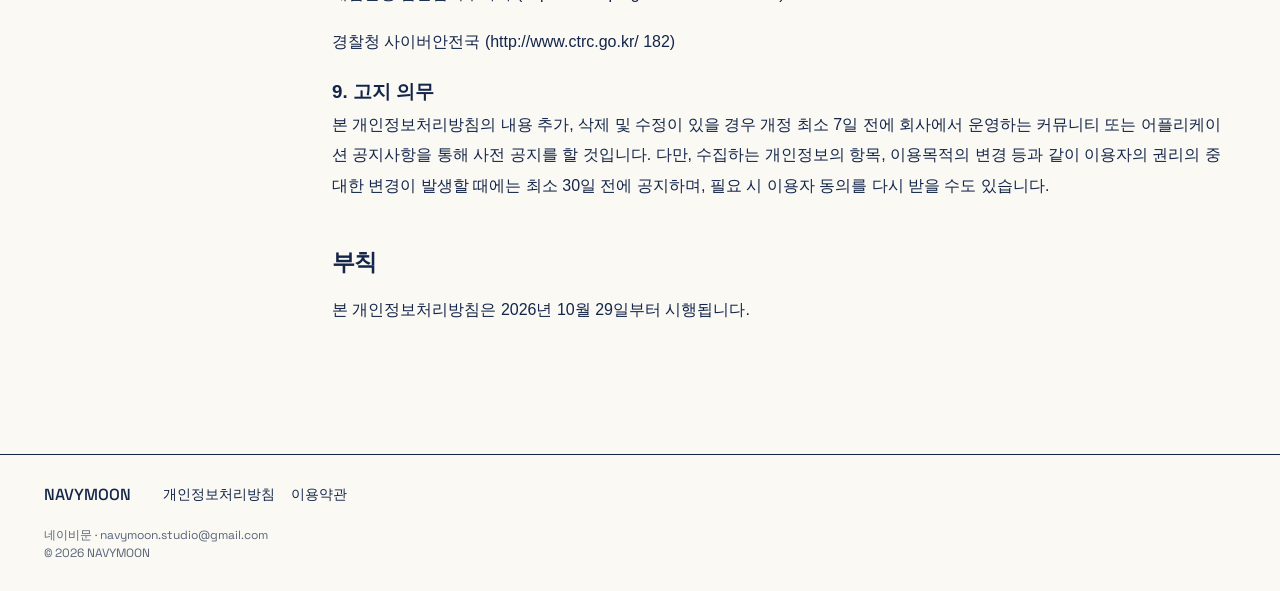
==== commit 944ed5ae: "Remove personal name and business-type display from policies" ====
--- a/privacy/index.html
+++ b/privacy/index.html
@@ -3,7 +3,7 @@
 <head>
   <meta charset="utf-8">
   <meta name="viewport" content="width=device-width, initial-scale=1">
-  <meta name="description" content="개인사업자 네이비문(NAVYMOON)이 제공하는 게임과 관련 서비스의 공통 개인정보처리방침. 대표 유준형, 문의 navymoon.studio@gmail.com.">
+  <meta name="description" content="네이비문(NAVYMOON)이 제공하는 게임과 관련 서비스의 공통 개인정보처리방침. 문의 navymoon.studio@gmail.com.">
   <meta name="theme-color" content="#faf9f3">
   <title>개인정보처리방침 — NAVYMOON</title>
   <link rel="canonical" href="https://navymoon.github.io/privacy/">
@@ -18,7 +18,7 @@
   <main id="main" class="legal-main section">
     <div class="legal-heading"><p class="eyebrow">NAVYMOON · Privacy Policy</p><h1>개인정보처리방침</h1><p class="legal-subtitle">네이비문 게임 서비스 · 시행일 2026년 10월 29일</p></div>
     <nav class="legal-tabs" aria-label="정책 문서"><a href="/privacy/" aria-current="page">개인정보처리방침</a><a href="/terms/">이용약관</a></nav>
-    <div class="legal-layout"><nav class="legal-toc" aria-label="이 문서의 목차"><h2>목차</h2><ol><li><a href="#article-1">개인정보 수집∙이용 항목과 목적, 수집방법</a></li><li><a href="#article-2">개인정보 자동 수집 장치의 설치∙운영 및 거부에 관한 사항</a></li><li><a href="#article-addendum">부칙</a></li></ol></nav><article class="legal-content"><p>본 개인정보처리방침은 네이비문(NAVYMOON, 개인사업자, 대표 유준형)이 제공하는 게임 및 관련 앱 서비스에 공통으로 적용됩니다.</p>
+    <div class="legal-layout"><nav class="legal-toc" aria-label="이 문서의 목차"><h2>목차</h2><ol><li><a href="#article-1">개인정보 수집∙이용 항목과 목적, 수집방법</a></li><li><a href="#article-2">개인정보 자동 수집 장치의 설치∙운영 및 거부에 관한 사항</a></li><li><a href="#article-addendum">부칙</a></li></ol></nav><article class="legal-content"><p>본 개인정보처리방침은 네이비문(NAVYMOON)이 제공하는 게임 및 관련 앱 서비스에 공통으로 적용됩니다.</p>
 <p>네이비문(이하 “회사”)은 개인정보 보호법 등 관계 법령에 따라 이용자의 개인정보를 보호하고 관련 문의를 처리합니다. 각 항목은 개별 게임에서 해당 기능을 제공하고 이용하는 경우에 적용되며, 모든 게임이 모든 항목을 수집하는 것은 아닙니다. 동의가 필요한 개인정보 처리는 관계 법령에 따른 동의 절차를 거칩니다.</p>
 <section id="article-1"><h2>개인정보 수집∙이용 항목과 목적, 수집방법</h2>
 <p>회사는 원활한 서비스 제공을 위하여 아래와 같은 정보를 이용자의 동의를 득한 후 수집하고 있습니다.</p>
@@ -85,9 +85,8 @@
 <p>3) 회사는 네이비문 개인정보취급방침의 이행사항 및 담당자의 준수여부를 정기적으로 확인하여 문제가 발견될 경우 즉시 수정하고 바로 잡을 수 있도록 노력하고 있습니다. 단, 회사가 개인정보보호 의무를 다 하였음에도 불구하고 이용자 본인의 부주의나 회사가 관리하지 않는 영역에서의 사고 등 회사의 귀책에 기인하지 않은 손해에 대해서는 회사는 책임을 지지 않습니다.</p>
 <h3>7. 본 개인정보처리방침의 적용 범위</h3>
 <p>본 개인정보처리방침은 회사에 링크되어 있는 다른 회사의 웹사이트 또는 어플리케이션에서 개인정보를 수집하는 경우, 이용자 동의 하에 개인정보가 제공된 이후에는 본 개인정보처리방침이 적용되지 않습니다.</p>
-<h3>8. 개인정보관리책임자 및 담당자의 연락처</h3>
-<p>개인정보 보호책임자 : 유준형</p>
-<p>소속 및 직위 : 네이비문 / 대표</p>
+<h3>8. 개인정보 관련 문의</h3>
+<p>개인정보 문의 : 네이비문</p>
 <p>연락처 : <a href="mailto:navymoon.studio@gmail.com">navymoon.studio@gmail.com</a></p>
 <p>기타 개인정보침해에 대한 신고나 상담이 필요하신 경우에는 아래 기관에 문의하시기 바랍니다.</p>
 <p>KISA 개인정보침해신고센터 (http://privacy.kisa.or.kr/kor/main.jsp / 02-405-5118)</p>
@@ -101,6 +100,6 @@
 <p>본 개인정보처리방침은 2026년 10월 29일부터 시행됩니다.</p>
 </section></article></div>
   </main>
-  <footer class="legal-footer section"><a href="/">NAVYMOON</a><nav aria-label="하단 정책 메뉴"><a href="/privacy/">개인정보처리방침</a><a href="/terms/">이용약관</a></nav><p>네이비문(개인사업자) · 대표 유준형 · <a href="mailto:navymoon.studio@gmail.com">navymoon.studio@gmail.com</a><br>© 2026 NAVYMOON</p></footer>
+  <footer class="legal-footer section"><a href="/">NAVYMOON</a><nav aria-label="하단 정책 메뉴"><a href="/privacy/">개인정보처리방침</a><a href="/terms/">이용약관</a></nav><p>네이비문 · <a href="mailto:navymoon.studio@gmail.com">navymoon.studio@gmail.com</a><br>© 2026 NAVYMOON</p></footer>
 </body>
 </html>
